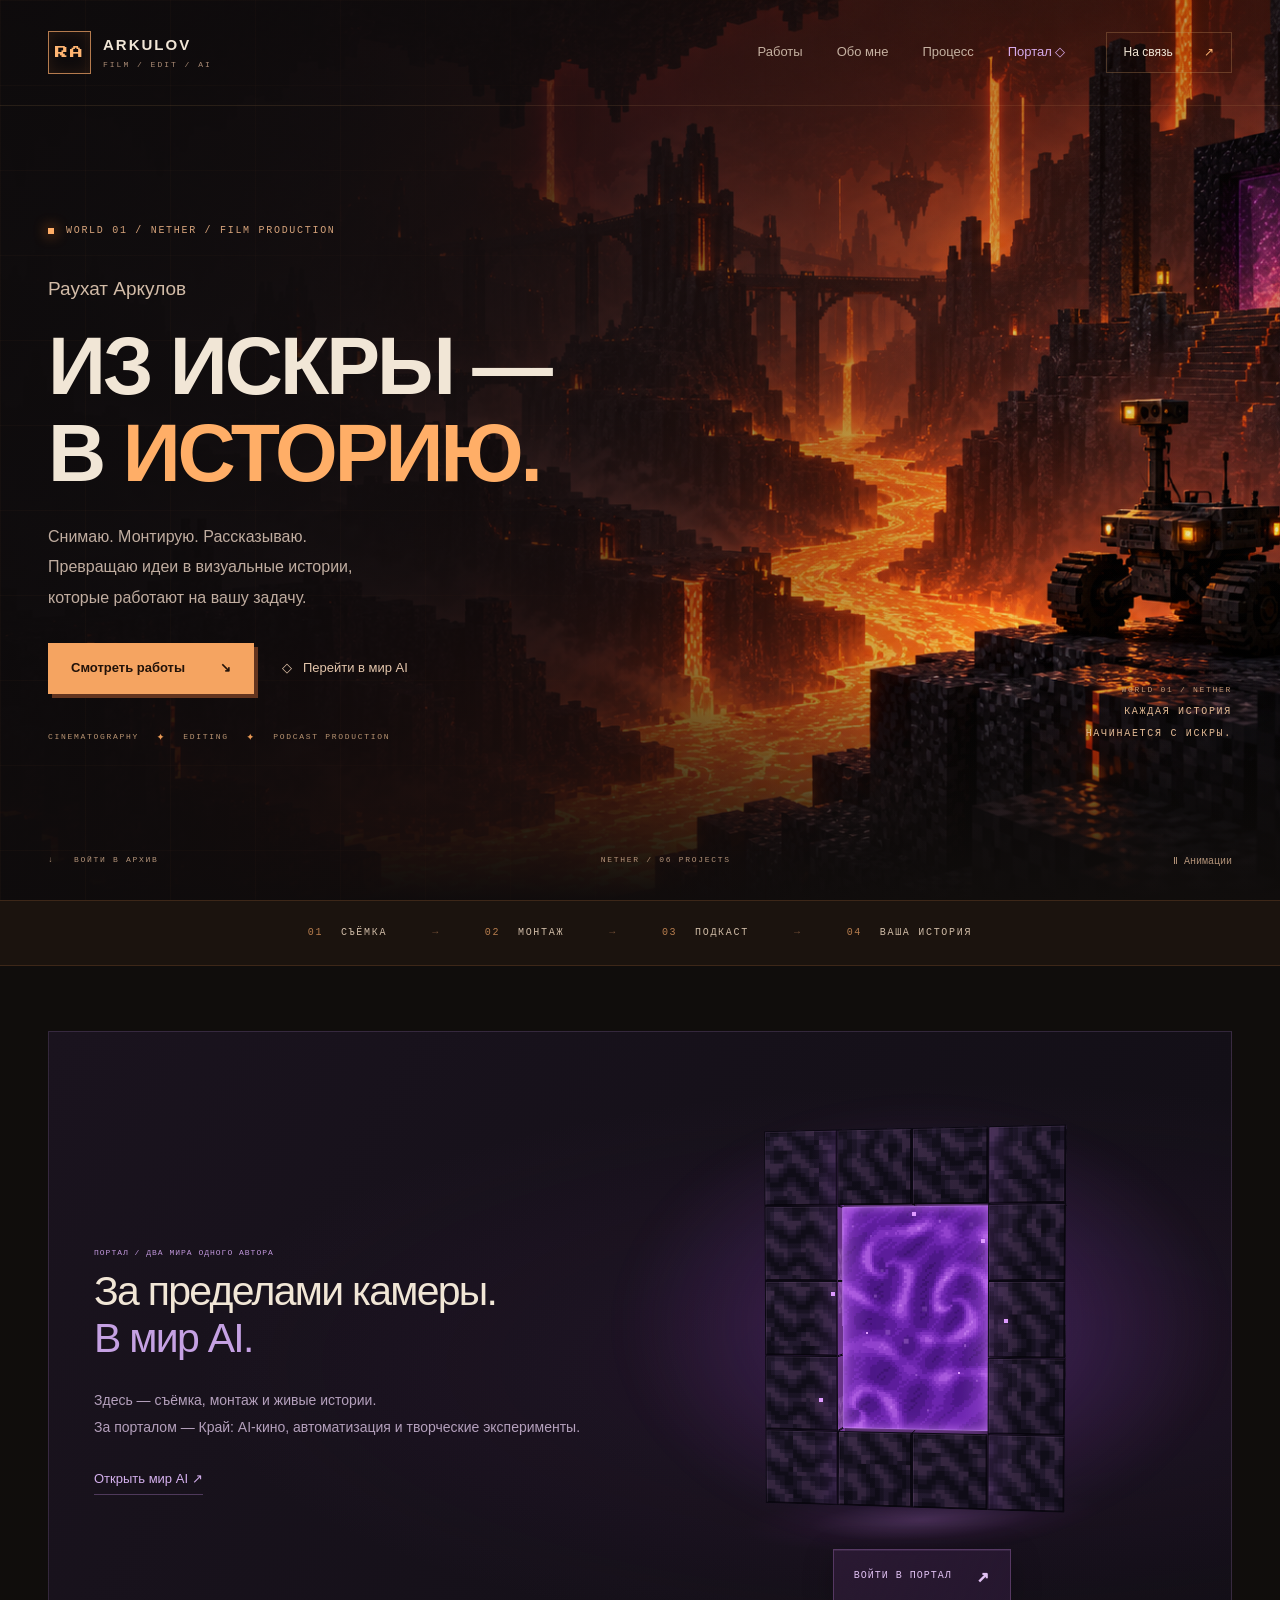
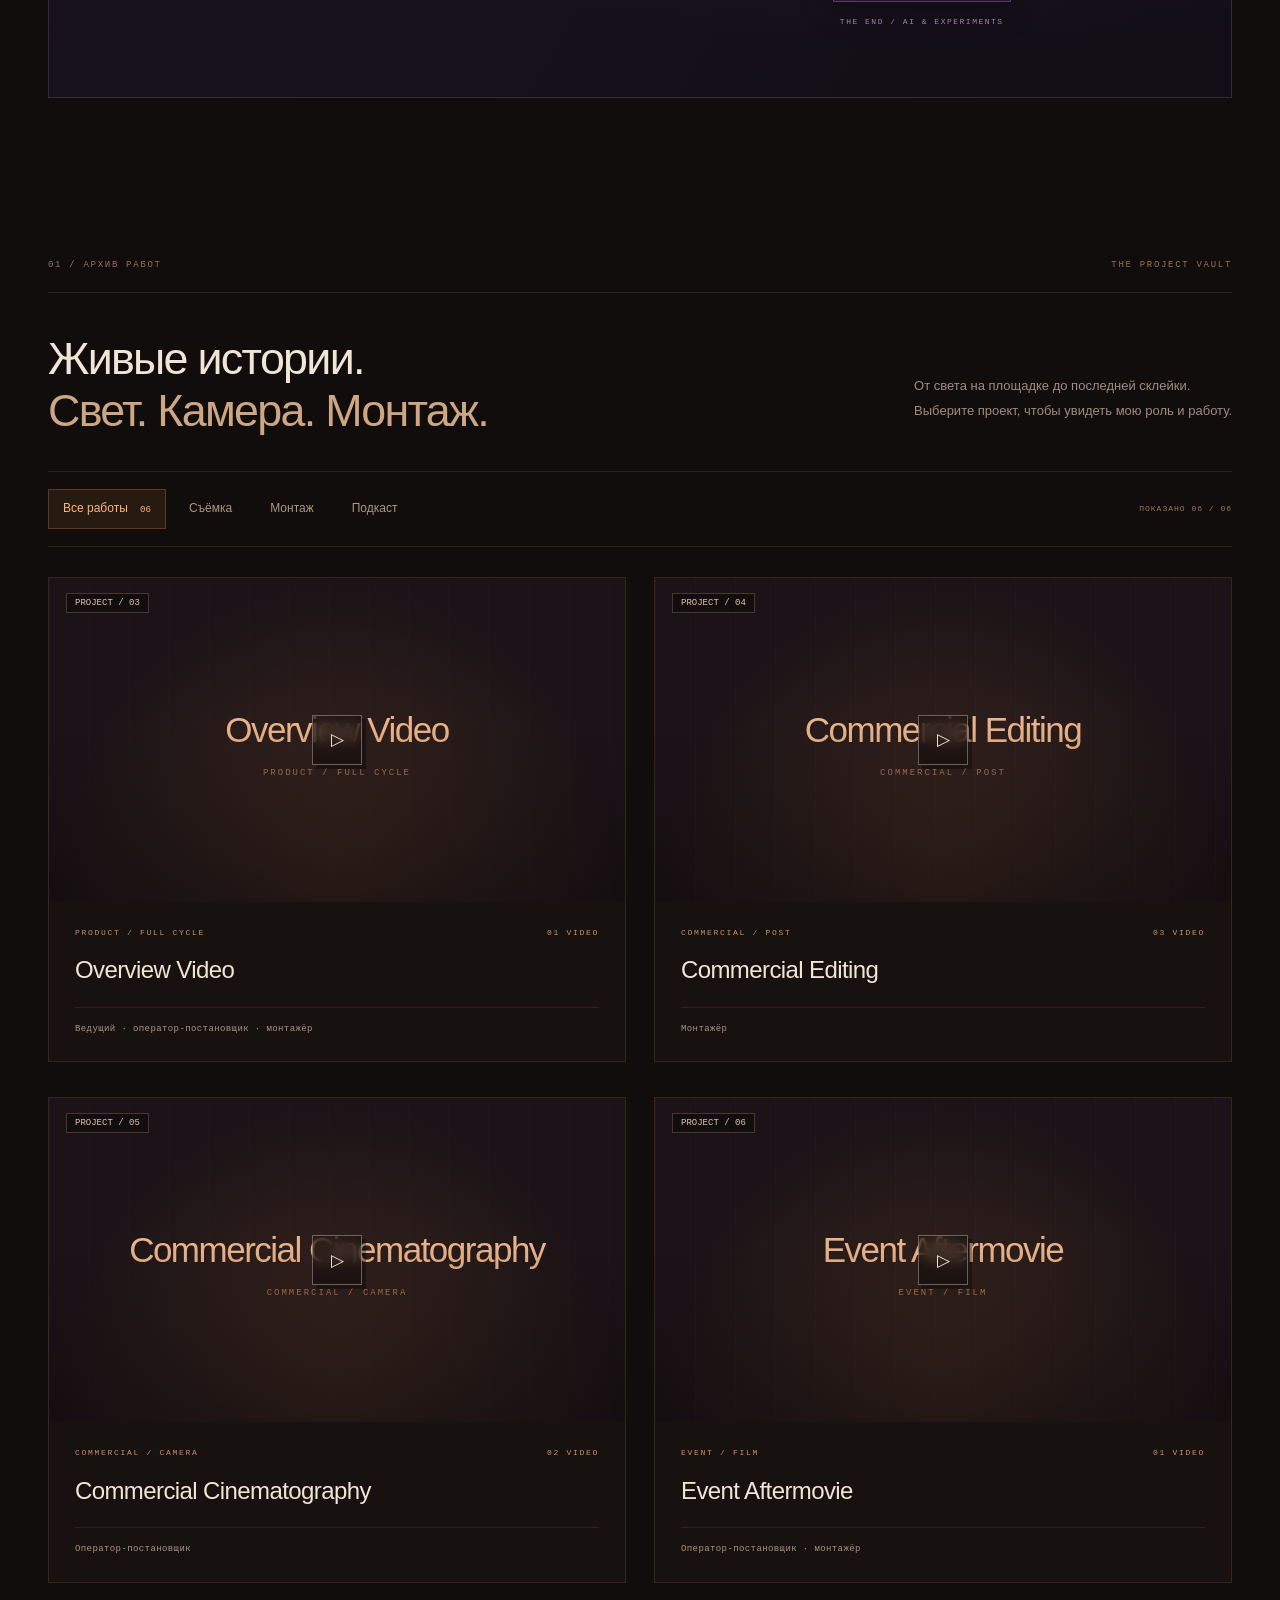
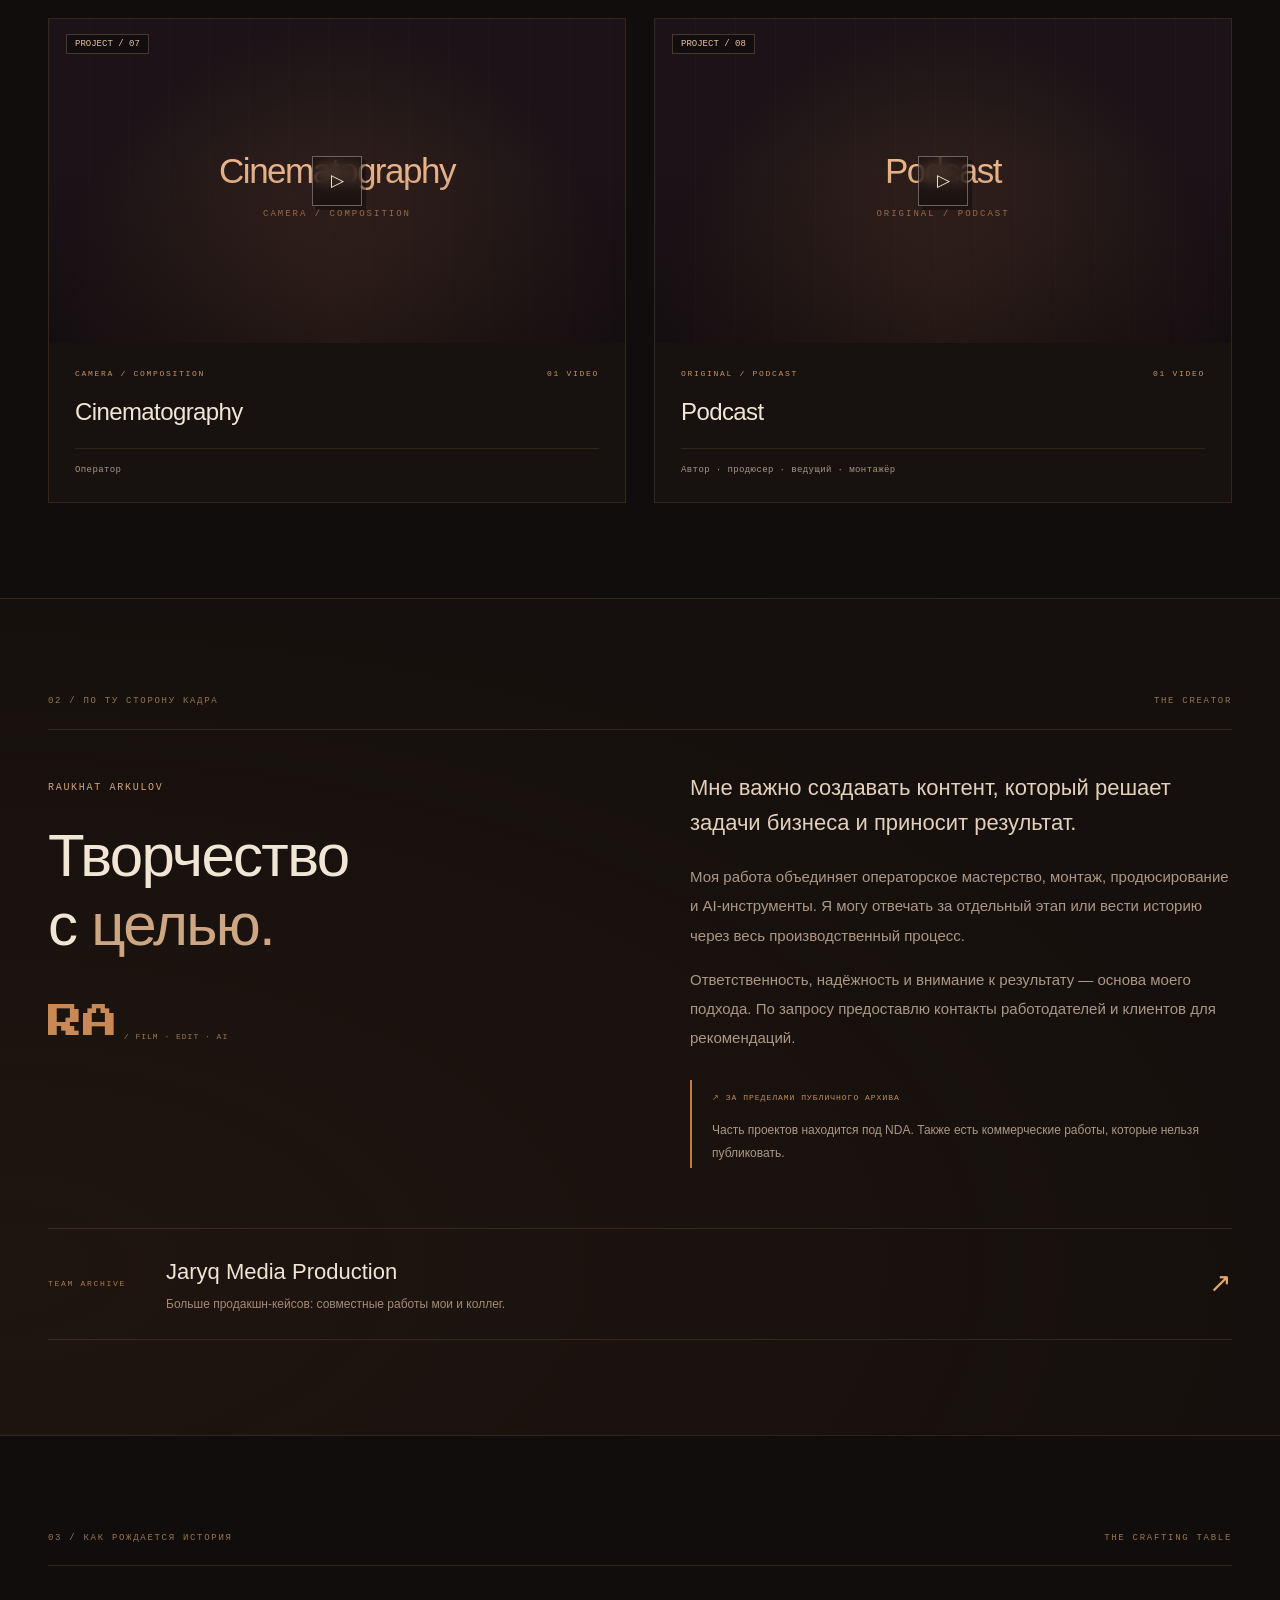
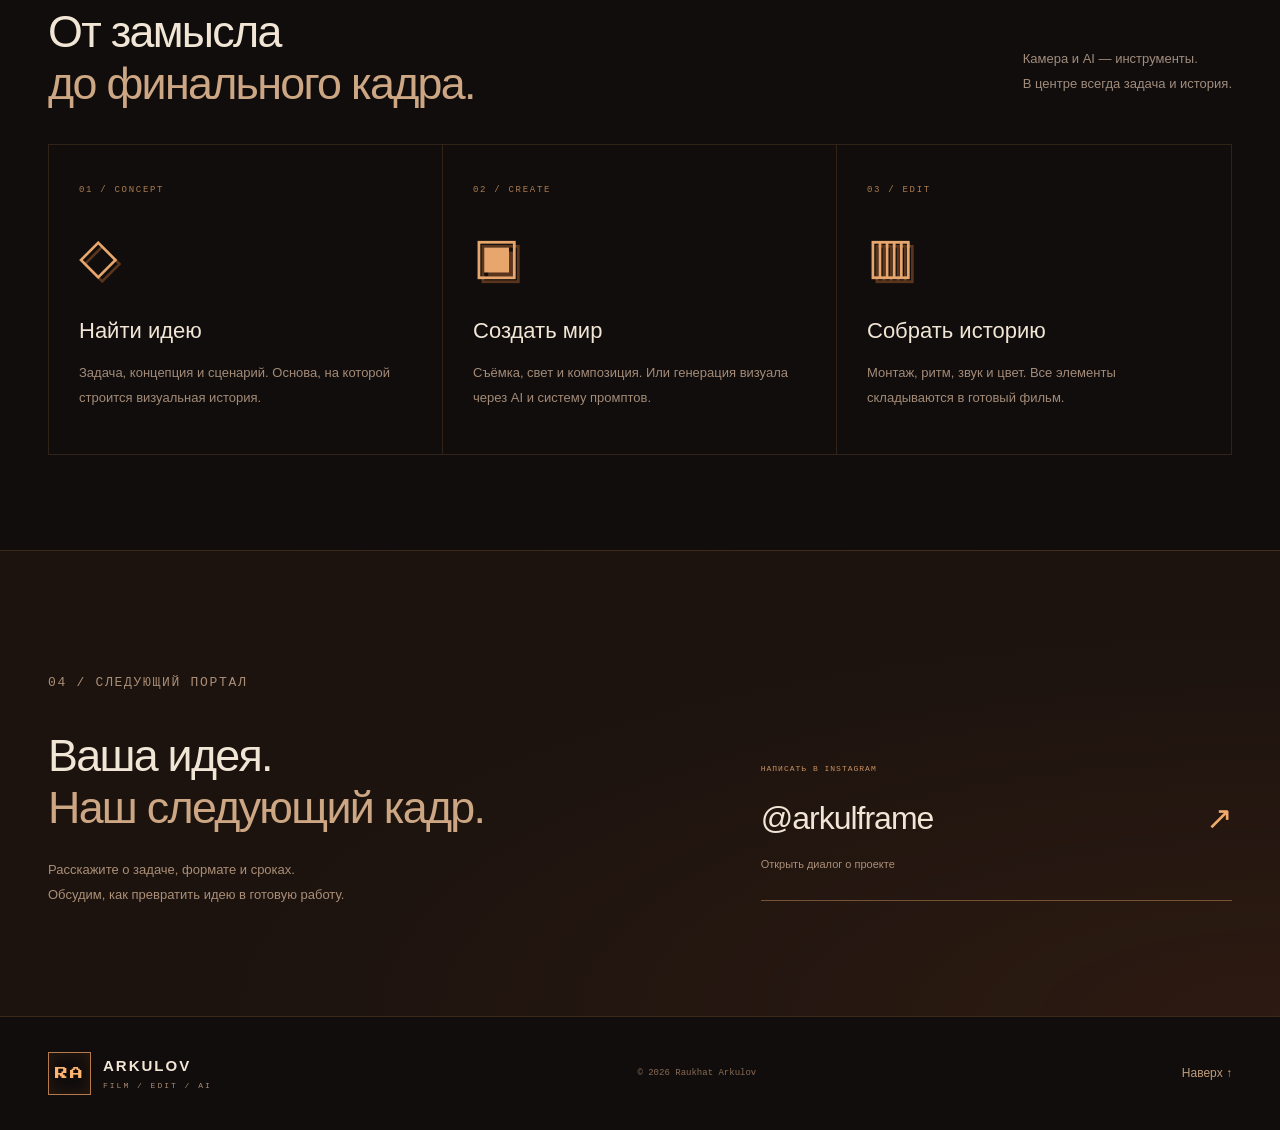
==== index.html @ eb744cf2 "1" ====
<!doctype html>
<html lang="ru"><head><meta charset="utf-8"><meta name="referrer" content="strict-origin-when-cross-origin"><meta name="viewport" content="width=device-width,initial-scale=1"><meta name="theme-color" content="#100d0c"><title>Raukhat Arkulov — Film · Edit · AI</title><meta name="description" content="Портфолио Раухата Аркулова: операторская работа, коммерческий монтаж, AI-кино, подкасты и создание контента."><link rel="icon" href="assets/mark.svg"><link rel="stylesheet" href="portfolio.css"><script src="content.js" defer></script><script src="portfolio.js" defer></script><link rel="stylesheet" href="worlds.css"><link rel="stylesheet" href="portal-geometry.css"><script src="portal-surface.js" defer></script><script src="world-travel.js" defer></script></head>
<body data-world="nether"><a class="skip" href="#work">Перейти к работам</a><div class="progress" aria-hidden="true"></div>
<header><a class="brand" href="#home"><span class="brand-icon">RA</span><span>ARKULOV<small>FILM / EDIT / AI</small></span></a><nav aria-label="Навигация"><a href="#work">Работы</a><a href="#about">Обо мне</a><a href="#process">Процесс</a><a href="#portal" class="world-nav">Портал ◇</a></nav><a class="contact-top" href="#contact">На связь <span>↗</span></a></header>
<main><section class="hero" id="home"><div class="hero-art" aria-hidden="true"></div><div class="hero-grid" aria-hidden="true"></div><div class="wrap hero-content"><p class="eyebrow"><i></i> WORLD 01 / NETHER / FILM PRODUCTION</p><p class="intro-name">Раухат Аркулов</p><h1>ИЗ ИСКРЫ —<br>В <span>ИСТОРИЮ.</span></h1><p class="hero-copy">Снимаю. Монтирую. Рассказываю.<br>Превращаю идеи в визуальные истории,<br>которые работают на вашу задачу.</p><div class="actions"><a class="button" href="#work">Смотреть работы <span>↘</span></a><a class="text-button" href="#portal">◇ &nbsp; Перейти в мир AI</a></div><div class="hero-tags">CINEMATOGRAPHY <b>✦</b> EDITING <b>✦</b> PODCAST PRODUCTION</div></div><div class="frame-label"><span>WORLD 01 / NETHER</span><strong>КАЖДАЯ ИСТОРИЯ<br>НАЧИНАЕТСЯ С ИСКРЫ.</strong></div><div class="hero-bottom wrap"><a href="#work">↓ &nbsp; ВОЙТИ В АРХИВ</a><span>NETHER / 06 PROJECTS</span><button id="motion" aria-pressed="false">Ⅱ Анимации</button></div></section>
<div class="chapter-strip"><span>01 <b>СЪЁМКА</b></span><i>→</i><span>02 <b>МОНТАЖ</b></span><i>→</i><span>03 <b>ПОДКАСТ</b></span><i>→</i><span>04 <b>ВАША ИСТОРИЯ</b></span></div>
<section id="portal" class="portal-section wrap"><div class="portal-copy"><p class="eyebrow">ПОРТАЛ / ДВА МИРА ОДНОГО АВТОРА</p><h2>За пределами камеры.<br><em>В мир AI.</em></h2><p>Здесь — съёмка, монтаж и живые истории.<br>За порталом — Край: AI-кино, автоматизация и творческие эксперименты.</p><a class="quiet-link" href="end.html">Открыть мир AI <span>↗</span></a></div><a class="world-portal" href="end.html" aria-label="Войти в Край — AI и эксперименты"><span class="portal-aura" aria-hidden="true"></span><span class="portal-structure" aria-hidden="true"><span class="mc-frame"><span class="mc-surface"><canvas class="mc-portal-canvas" width="48" height="72"></canvas></span><span class="mc-block edge-left" style="--bx:0;--by:0;--tx:0%;--ty:100%"><i class="block-front"></i><i class="block-right"></i><i class="block-top"></i></span><span class="mc-block edge-horizontal" style="--bx:1;--by:0;--tx:33.333333333333336%;--ty:0%"><i class="block-front"></i><i class="block-right"></i><i class="block-top"></i></span><span class="mc-block edge-horizontal" style="--bx:2;--by:0;--tx:66.66666666666667%;--ty:0%"><i class="block-front"></i><i class="block-right"></i><i class="block-top"></i></span><span class="mc-block edge-right" style="--bx:3;--by:0;--tx:100%;--ty:100%"><i class="block-front"></i><i class="block-right"></i><i class="block-top"></i></span><span class="mc-block edge-left" style="--bx:0;--by:1;--tx:0%;--ty:0%"><i class="block-front"></i><i class="block-right"></i><i class="block-top"></i></span><span class="mc-block edge-right" style="--bx:3;--by:1;--tx:33.333333333333336%;--ty:0%"><i class="block-front"></i><i class="block-right"></i><i class="block-top"></i></span><span class="mc-block edge-left" style="--bx:0;--by:2;--tx:66.66666666666667%;--ty:100%"><i class="block-front"></i><i class="block-right"></i><i class="block-top"></i></span><span class="mc-block edge-right" style="--bx:3;--by:2;--tx:100%;--ty:0%"><i class="block-front"></i><i class="block-right"></i><i class="block-top"></i></span><span class="mc-block edge-left" style="--bx:0;--by:3;--tx:0%;--ty:0%"><i class="block-front"></i><i class="block-right"></i><i class="block-top"></i></span><span class="mc-block edge-right" style="--bx:3;--by:3;--tx:33.333333333333336%;--ty:100%"><i class="block-front"></i><i class="block-right"></i><i class="block-top"></i></span><span class="mc-block edge-left" style="--bx:0;--by:4;--tx:66.66666666666667%;--ty:0%"><i class="block-front"></i><i class="block-right"></i><i class="block-top"></i></span><span class="mc-block edge-horizontal" style="--bx:1;--by:4;--tx:100%;--ty:0%"><i class="block-front"></i><i class="block-right"></i><i class="block-top"></i></span><span class="mc-block edge-horizontal" style="--bx:2;--by:4;--tx:0%;--ty:100%"><i class="block-front"></i><i class="block-right"></i><i class="block-top"></i></span><span class="mc-block edge-right" style="--bx:3;--by:4;--tx:33.333333333333336%;--ty:0%"><i class="block-front"></i><i class="block-right"></i><i class="block-top"></i></span></span><span class="portal-particles"><i></i><i></i><i></i><i></i><i></i><i></i><i></i></span></span><span class="portal-floor" aria-hidden="true"></span><span class="portal-enter">ВОЙТИ В ПОРТАЛ <b>↗</b></span><span class="portal-destination">THE END / AI & EXPERIMENTS</span></a></section><section class="wrap section" id="work"><div class="section-label"><span>01 / АРХИВ РАБОТ</span><span>THE PROJECT VAULT</span></div><div class="section-heading"><h2>Живые истории.<br><em>Свет. Камера. Монтаж.</em></h2><p>От света на площадке до последней склейки.<br>Выберите проект, чтобы увидеть мою роль и работу.</p></div><div class="filter-row"><div class="filters" role="group" aria-label="Фильтр работ"><button data-filter="all" aria-pressed="true">Все работы <small>06</small></button><button data-filter="production" aria-pressed="false">Съёмка</button><button data-filter="editing" aria-pressed="false">Монтаж</button><button data-filter="podcast" aria-pressed="false">Подкаст</button></div><span id="count" role="status" aria-live="polite">06 ПРОЕКТОВ</span></div><div id="projects" class="projects"></div><noscript>Для просмотра каталога включите JavaScript или <a href="https://docs.google.com/document/d/1Czc_ScUJuva1eYbrUq3wrLxynS0G22klMunDzmXg7bI/edit">откройте портфолио в документе</a>.</noscript></section>
<section class="about section" id="about"><div class="wrap"><div class="section-label"><span>02 / ПО ТУ СТОРОНУ КАДРА</span><span>THE CREATOR</span></div><div class="about-grid"><div><p class="eyebrow">RAUKHAT ARKULOV</p><h2>Творчество<br>с <em>целью.</em></h2><div class="signature">RA<span> / FILM · EDIT · AI</span></div></div><div class="about-copy"><p class="lead">Мне важно создавать контент, который решает задачи бизнеса и приносит результат.</p><p>Моя работа объединяет операторское мастерство, монтаж, продюсирование и AI-инструменты. Я могу отвечать за отдельный этап или вести историю через весь производственный процесс.</p><p>Ответственность, надёжность и внимание к результату — основа моего подхода. По запросу предоставлю контакты работодателей и клиентов для рекомендаций.</p><div class="note"><span>↗ ЗА ПРЕДЕЛАМИ ПУБЛИЧНОГО АРХИВА</span><p>Часть проектов находится под NDA. Также есть коммерческие работы, которые нельзя публиковать.</p></div></div></div><a class="collective" href="https://jaryqmediaprod.tilda.ws/" target="_blank" rel="noopener noreferrer"><span>TEAM ARCHIVE</span><div><h3>Jaryq Media Production</h3><p>Больше продакшн-кейсов: совместные работы мои и коллег.</p></div><b>↗</b></a></div></section>
<section class="wrap section" id="process"><div class="section-label"><span>03 / КАК РОЖДАЕТСЯ ИСТОРИЯ</span><span>THE CRAFTING TABLE</span></div><div class="section-heading"><h2>От замысла<br><em>до финального кадра.</em></h2><p>Камера и AI — инструменты.<br>В центре всегда задача и история.</p></div><div class="process-grid"><article><span>01 / CONCEPT</span><div class="craft-icon">◇</div><h3>Найти идею</h3><p>Задача, концепция и сценарий. Основа, на которой строится визуальная история.</p></article><article><span>02 / CREATE</span><div class="craft-icon">▣</div><h3>Создать мир</h3><p>Съёмка, свет и композиция. Или генерация визуала через AI и систему промптов.</p></article><article><span>03 / EDIT</span><div class="craft-icon">▥</div><h3>Собрать историю</h3><p>Монтаж, ритм, звук и цвет. Все элементы складываются в готовый фильм.</p></article></div></section>
<section id="contact" class="contact section"><div class="wrap"><p class="eyebrow">04 / СЛЕДУЮЩИЙ ПОРТАЛ</p><div class="contact-grid"><div><h2>Ваша идея.<br><em>Наш следующий кадр.</em></h2><p>Расскажите о задаче, формате и сроках.<br>Обсудим, как превратить идею в готовую работу.</p></div><a class="contact-link" href="https://www.instagram.com/arkulframe/" target="_blank" rel="noopener noreferrer"><small>НАПИСАТЬ В INSTAGRAM</small><strong>@arkulframe <span>↗</span></strong><p>Открыть диалог о проекте</p></a></div></div></section></main>
<footer class="wrap"><a class="brand" href="#home"><span class="brand-icon">RA</span><span>ARKULOV<small>FILM / EDIT / AI</small></span></a><span>© <span id="year">2026</span> Raukhat Arkulov</span><a href="#home">Наверх ↑</a></footer>
<dialog id="project-dialog" aria-labelledby="dialog-title"><div class="dialog-top"><span>PROJECT ARCHIVE</span><button id="close-dialog" aria-label="Закрыть проект">×</button></div><div id="dialog-content"></div></dialog><dialog id="world-transition" aria-labelledby="travel-title"><div class="rift-scene" aria-hidden="true"></div><div class="travel-panel"><p class="eyebrow">ARKULOV / МЕЖДУ МИРАМИ</p><span class="travel-route">НЕЗЕР → КРАЙ</span><h2 id="travel-title">По ту сторону<br><em>знакомого мира.</em></h2><p class="travel-description">Оставляем огни Незера позади. Впереди — мир AI и новых возможностей.</p><div class="travel-progress"><span></span></div><p class="travel-status" role="status" aria-live="polite">Портал находит путь…</p><div class="travel-controls"><button class="travel-cancel">Остаться здесь</button><button class="travel-sound" aria-pressed="false">Звук: выкл</button></div><a class="travel-direct" href="end.html">Пройти сейчас ↗</a><small>ESC — ОСТАТЬСЯ</small></div></dialog></body></html>
---- portfolio.css ----
@font-face{font-family:Pixel;src:url('assets/pixel.ttf') format('truetype');font-display:swap}*{box-sizing:border-box}html{scroll-behavior:smooth;scroll-padding-top:90px}body{margin:0;background:#100d0c;color:#f1e6d6;font-family:Arial,Helvetica,sans-serif;font-size:15px;line-height:1.6}a{color:inherit;text-decoration:none}button{font:inherit;cursor:pointer;color:inherit}button,a{-webkit-tap-highlight-color:transparent}button{background:none;border:0}button:focus-visible,a:focus-visible{outline:2px solid #ffad66;outline-offset:6px}::selection{background:#ba5d2c;color:white}.wrap{width:min(1240px,calc(100% - 96px));margin-inline:auto}.skip{position:fixed;top:-80px;background:#ffad66;color:#100d0c;padding:15px;z-index:99}.skip:focus{top:10px}.progress{position:fixed;inset:0 auto auto 0;height:2px;background:#f99548;z-index:50;width:0}header{position:absolute;top:0;left:0;width:100%;z-index:5;height:106px;display:flex;align-items:center;gap:40px;padding-inline:48px;border-bottom:1px solid #d39d6320}.brand{display:flex;align-items:center;gap:12px;line-height:1.2;letter-spacing:2px;font-size:15px;font-weight:bold}.brand-icon{display:grid;place-items:center;width:43px;height:43px;border:1px solid #b57b4e;color:#ffb572;font:13px Pixel,monospace;box-shadow:inset 0 0 15px #fc86371c}.brand small{display:block;color:#aa8b75;font:8px monospace;letter-spacing:2px;margin-top:6px}header nav{display:flex;gap:34px;margin-left:auto;color:#c5b1a1;font-size:13px}header a:hover,footer a:hover{color:#ffb572}.contact-top{border:1px solid #bc8a5855;padding:10px 17px;font-size:12px}.contact-top span{margin-left:28px;color:#ffb572}.hero{position:relative;min-height:810px;height:100svh;max-height:1100px;overflow:hidden;display:flex;align-items:center;background:#140e0b}.hero-art{position:absolute;inset:0;background:linear-gradient(90deg,#0e0b0ce8 0%,#100b0ca8 42%,#110b0b0a 76%),linear-gradient(0deg,#100d0c,transparent 27%,#100c0b44),url('assets/nether-forge.png') center/cover;animation:breathe 14s ease-in-out infinite alternate}.hero-grid{position:absolute;inset:0;background-image:linear-gradient(#ed9c5610 1px,transparent 1px),linear-gradient(90deg,#ed9c5610 1px,transparent 1px);background-size:85px 85px;mask-image:linear-gradient(90deg,#0008,transparent 65%)}.hero-content{position:relative;padding-top:60px}.eyebrow,.section-label,.hero-tags,.hero-bottom,.frame-label,.chapter-strip,.filter-row,.project-meta,.project-role,.dialog-top,.process-grid article>span,.collective>span{font-family:monospace;font-size:10px;letter-spacing:1.7px}.eyebrow{color:#d5a27a;display:flex;align-items:center;gap:12px}.eyebrow i{width:6px;height:6px;background:#ffad66;box-shadow:0 0 14px #ff7b23}.intro-name{font-size:19px;color:#d2bba7;margin:35px 0 18px}h1{font-size:clamp(52px,6.3vw,96px);line-height:1.08;letter-spacing:-3px;margin:0 0 25px;font-weight:850}h1 span{color:#ffae67}h2{font-weight:500;font-size:clamp(32px,3.5vw,51px);line-height:1.15;letter-spacing:-1.7px;margin:0}h2 em{font-style:normal;color:#cda784}.hero-copy{color:#c0ada0;font-size:16px;line-height:1.9}.actions{display:flex;align-items:center;gap:28px;margin-top:30px}.button{display:inline-flex;gap:35px;background:#f5a461;color:#211209;padding:15px 23px;font-weight:bold;font-size:13px;box-shadow:4px 4px 0 #64351f}.button:hover{background:#ffc08a}.text-button{font-size:13px;color:#e3c5ab}.hero-tags{display:flex;gap:18px;align-items:center;font-size:8px;margin-top:35px;color:#b99472}.hero-tags b{color:#eb9a55;font-size:11px}.frame-label{position:absolute;right:48px;bottom:155px;text-align:right;line-height:2.2;color:#e4bb95}.frame-label span{font-size:8px;color:#c39673}.frame-label strong{display:block;font-weight:400}.hero-bottom{position:absolute;bottom:30px;left:0;right:0;display:flex;justify-content:space-between;color:#b4947a;font-size:8px}.hero-bottom button{font-size:10px;padding:0}.chapter-strip{display:flex;justify-content:center;gap:45px;padding:24px 20px;border-block:1px solid #a66b393d;color:#b77d4e;background:#1b130e;font-size:10px}.chapter-strip b{color:#cfbba6;font-weight:400;margin-left:10px}.chapter-strip i{font-style:normal;color:#765238}.section{padding-block:95px}.section-label{display:flex;justify-content:space-between;color:#977552;border-bottom:1px solid #b3835133;padding-bottom:20px;margin-bottom:40px;font-size:9px}.section-heading{display:flex;justify-content:space-between;align-items:end;gap:35px;margin-bottom:35px}.section-heading p{color:#a18c7d;font-size:13px;line-height:1.9}.filter-row{display:flex;align-items:center;justify-content:space-between;gap:20px;border-block:1px solid #a5744433;padding:17px 0;margin-bottom:30px;letter-spacing:1px}.filters{display:flex;flex-wrap:wrap;gap:8px}.filters button{font-family:Arial,sans-serif;font-size:12px;color:#ad9682;padding:9px 14px;border:1px solid transparent}.filters button[aria-pressed=true]{color:#ffb676;background:#aa683326;border-color:#a86c3e66}.filters small{margin-left:9px;font:9px monospace}#count{color:#9b785a;font-size:8px;white-space:nowrap}.projects{display:grid;grid-template-columns:repeat(2,minmax(0,1fr));gap:35px 28px}.project{border:1px solid #af7b4530;background:#17120f;transition:transform .25s,border-color .25s;text-align:left;display:flex;flex-direction:column;padding:0;min-width:0;width:100%}.project:hover{transform:translateY(-5px);border-color:#cf874e99}.project-image{position:relative;width:100%;aspect-ratio:16/9;background:#261a15;overflow:hidden;display:grid;place-items:center}.project-image img{width:100%;height:100%;object-fit:cover;transition:transform .5s;position:absolute;inset:0}.project:hover img{transform:scale(1.035)}.project-image:after{content:'';position:absolute;inset:0;background:linear-gradient(0deg,#100b0d99,transparent 55%);pointer-events:none}.project-number{position:absolute;top:15px;left:17px;background:#100c0dbd;padding:4px 8px;border:1px solid #eab27140;font:9px monospace;color:#e7c4a1;z-index:1}.play{position:absolute;z-index:1;border:1px solid #fff5;width:50px;height:50px;display:grid;place-items:center;background:#100b0b88;backdrop-filter:blur(7px);font-size:17px;box-shadow:4px 4px #0005}.project:hover .play{background:#f4a05b;color:#211309;border-color:#f4a05b}.project-meta{display:flex;justify-content:space-between;gap:12px;color:#c89362;font-size:8px}.project-body{padding:25px 26px;width:100%}.project h3{font-size:24px;font-weight:500;letter-spacing:-.6px;margin:12px 0}.project-role{font-size:9px;letter-spacing:.4px;color:#ab9381;border-top:1px solid #ad78432a;padding-top:14px;margin:17px 0 0}.art{width:100%;height:100%;display:grid;place-content:center;text-align:center;background:radial-gradient(ellipse at 50% 100%,#73472870,transparent 70%),repeating-linear-gradient(90deg,#f5a97006 0 1px,transparent 1px 40px),#1b1317;color:#eab48b}.art strong{font-size:35px;font-weight:400;letter-spacing:-1.5px}.art small{font:9px monospace;letter-spacing:2px;margin-top:10px;color:#b17b5c}.art.pipeline{background-color:#1b1526;color:#ccace5}.art.pipeline:before{content:'◇ ── ▣ ── ▷';font:24px monospace;color:#b288c8;margin-bottom:20px}.about{background:radial-gradient(ellipse at 0 80%,#65351e22,transparent 70%),#15100d;border-block:1px solid #af7b4530}.about-grid{display:grid;grid-template-columns:1fr 1fr;gap:100px}.about h2{font-size:60px;margin-top:25px}.signature{font:35px Pixel,monospace;color:#c88955;margin-top:45px}.signature span{font:8px monospace;letter-spacing:1px;color:#9a7859}.about-copy p{color:#ad9785;line-height:1.95}.about-copy .lead{font-size:22px;color:#e3cfba;line-height:1.6;margin-top:0}.note{border-left:2px solid #bd7e44;padding:3px 0 3px 20px;margin-top:27px}.note span{font:8px monospace;color:#c28d5c;letter-spacing:1px}.note p{font-size:12px;margin-bottom:0}.collective{display:flex;align-items:center;gap:40px;padding:25px 0;border-block:1px solid #b57c4533;margin-top:60px}.collective>span{color:#ae794c;font-size:8px}.collective h3{font-weight:400;font-size:22px;margin:0}.collective p{font-size:12px;color:#a48a74;margin:5px 0 0}.collective>b{margin-left:auto;font-size:27px;font-weight:400;color:#e5a66d}.collective:hover h3{color:#ffb572}.process-grid{display:grid;grid-template-columns:repeat(3,1fr);border:1px solid #b57c4533}.process-grid article{padding:30px;border-right:1px solid #b57c4533}.process-grid article:last-child{border:0}.process-grid article>span{font-size:9px;color:#ad7c50}.craft-icon{font-size:50px;line-height:1;color:#e7a66c;margin:32px 0;text-shadow:4px 4px #59351d}.process-grid h3{font-weight:400;font-size:22px;margin-bottom:12px}.process-grid p{color:#a38b78;font-size:13px;line-height:1.9}.contact{background:radial-gradient(ellipse at 100% 100%,#7e3c252b,transparent 60%),#1c130e;border-block:1px solid #b57c4533}.contact-grid{display:grid;grid-template-columns:1.3fr 1fr;gap:100px;align-items:center}.contact h2{margin-top:22px}.contact p{font-size:13px;color:#aa8e77;line-height:1.9;margin-top:25px}.contact-link{display:block;border-bottom:1px solid #d2965e77;padding:25px 0}.contact-link small{font:8px monospace;letter-spacing:1px;color:#c89161}.contact-link strong{display:flex;justify-content:space-between;font-size:32px;letter-spacing:-1px;font-weight:400;margin-top:15px}.contact-link strong span{color:#f2aa6b}.contact-link p{margin:10px 0 0;font-size:11px}.contact-link:hover strong{color:#ffb572}footer{display:flex;align-items:center;justify-content:space-between;padding-block:35px}footer>span{font:9px monospace;color:#896b53}footer>a:last-child{font-size:12px;color:#c19c7b}dialog{width:min(960px,calc(100% - 32px));max-height:90svh;background:#17110e;color:#eedbc6;border:1px solid #bd875375;padding:24px;box-shadow:0 30px 150px #000c}dialog::backdrop{background:#080604dd;backdrop-filter:blur(8px)}.dialog-top{display:flex;justify-content:space-between;align-items:center;color:#af8056}.dialog-top button{font-size:28px;line-height:1;padding:0 6px}dialog h2{font-size:32px;margin:20px 0 12px}dialog p{color:#bca18b;font-size:14px}.video-frame{width:100%;aspect-ratio:16/9;border:0;display:block;margin:22px 0;background:#080706}.video-tabs{display:flex;flex-wrap:wrap;gap:10px;margin-top:20px}.video-tabs button{padding:8px 15px;border:1px solid #a7724244;font-size:12px}.video-tabs button[aria-pressed=true]{background:#d9904f;color:#180e08}.external{display:inline-block;font-size:12px;color:#f4b378;border-bottom:1px solid #bc845255;padding-block:8px}.reduce-motion *{animation:none!important;transition:none!important;scroll-behavior:auto!important}@keyframes breathe{to{transform:scale(1.035)}}@media(prefers-reduced-motion:reduce){*{animation:none!important;transition:none!important}html{scroll-behavior:auto}}@media(min-width:1400px){.hero-content{padding-top:25px}}@media(max-width:900px){.wrap{width:calc(100% - 48px)}header{padding-inline:24px;gap:22px}header nav{gap:20px}.hero{height:850px;min-height:760px}.hero-content{padding-top:40px}.frame-label{right:24px;bottom:110px}.chapter-strip{gap:20px;font-size:8px}.about-grid,.contact-grid{gap:40px}.section-heading p{max-width:290px}.about h2{font-size:48px}.project h3{font-size:21px}.project-body{padding:20px}.process-grid article{padding:23px}.hero-art{background-position:60% center}.filter-row{align-items:start}#count{padding-top:12px}}@media(max-width:600px){.wrap{width:calc(100% - 36px)}header{height:85px;padding-inline:18px;gap:10px}.brand{font-size:12px;gap:8px}.brand-icon{width:34px;height:34px;font-size:10px}.brand small{font-size:6px}header nav{display:none}.contact-top{margin-left:auto;font-size:11px;padding:8px 11px}.contact-top span{margin-left:12px}.hero{height:790px;min-height:740px}.hero-content{padding-top:0}.hero-art{background-position:61% center;background-image:linear-gradient(90deg,#100b0cdb,#100b0c55),linear-gradient(0deg,#100d0c,transparent 50%),url('assets/nether-forge.png')}.eyebrow{font-size:8px;letter-spacing:1px}.intro-name{font-size:16px;margin-top:28px}h1{font-size:clamp(40px,10.5vw,64px);letter-spacing:-1.6px}.hero-copy{font-size:14px}.actions{gap:18px;flex-wrap:wrap}.button{padding:13px 17px;gap:20px;font-size:12px}.text-button{font-size:11px}.hero-tags{font-size:6px;gap:9px;letter-spacing:1px}.frame-label{display:none}.hero-bottom{font-size:7px;gap:10px;flex-wrap:wrap}.hero-bottom>span{display:none}.chapter-strip{display:grid;grid-template-columns:1fr 1fr;gap:12px 20px;padding-inline:18px}.chapter-strip i{display:none}.section{padding-block:60px}.section-label{font-size:7px;letter-spacing:1px;margin-bottom:28px}.section-label span:last-child{font-size:6px}h2{font-size:34px;letter-spacing:-1px}.section-heading{display:block}.section-heading p{font-size:12px;margin-top:22px;max-width:none}.filter-row{display:block}.filters{gap:4px}.filters button{padding:8px 10px;font-size:11px}#count{display:block;padding-top:14px}.projects{grid-template-columns:1fr;gap:24px}.project h3{font-size:23px}.project-role{line-height:1.8}.about-grid,.contact-grid{grid-template-columns:1fr;gap:35px}.about h2{font-size:48px}.signature{margin-top:25px}.about-copy .lead{font-size:20px}.about-copy p{font-size:14px}.collective{gap:15px;flex-wrap:wrap;margin-top:35px}.collective>span{width:100%}.collective h3{font-size:20px}.collective div{width:85%}.collective p{font-size:11px}.process-grid{grid-template-columns:1fr}.process-grid article{border-right:0;border-bottom:1px solid #b57c4533;padding:25px}.craft-icon{margin:20px 0;font-size:40px}.process-grid h3{margin-top:15px}.contact-link strong{font-size:30px}footer{flex-wrap:wrap;gap:25px}footer>span{order:3;width:100%;border-top:1px solid #a36e3c33;padding-top:20px}dialog{padding:18px}dialog h2{font-size:25px;overflow-wrap:anywhere}.art strong{font-size:30px}}
---- worlds.css ----
.world-nav{color:#d6aae9!important}.portal-section{display:grid;grid-template-columns:1fr 1fr;align-items:center;padding:45px;margin-block:65px;border:1px solid #b287ce33;gap:35px}.portal-copy h2{font-size:clamp(30px,3.2vw,47px)}.portal-copy h2 em{color:#c5a1e3}.portal-copy>p:not(.eyebrow){color:#b4a0bc;font-size:14px;line-height:1.9;margin:25px 0}.portal-copy .eyebrow{font-size:8px;color:#c096db;letter-spacing:1px}.quiet-link{color:#d4b0ed;font-size:13px;border-bottom:1px solid #bd8bdb55;padding-bottom:8px}.world-portal{position:relative;display:flex;flex-direction:column;align-items:center;justify-content:center;text-align:center;max-width:100%;min-width:0}.portal-structure{position:relative;display:block;flex-shrink:0}.mc-frame{position:absolute;inset:0;display:block}.mc-surface{position:absolute;display:block}.mc-surface:after{content:'';position:absolute}.portal-aura,.portal-floor,.portal-particles{position:absolute;pointer-events:none}.portal-particles i{position:absolute;left:15%;top:40%;display:block}.portal-particles i:nth-child(2){left:80%;top:20%;animation-delay:-2s}.portal-particles i:nth-child(3){left:70%;top:70%;animation-delay:-1s}.portal-particles i:nth-child(4){left:10%;top:80%;animation-delay:-3s}.portal-particles i:nth-child(5){left:50%;top:10%;animation-delay:-4s}.portal-particles i:nth-child(6){left:30%;top:55%;animation-delay:-2.5s}.portal-particles i:nth-child(7){left:90%;top:50%;animation-delay:-.5s}.portal-enter{display:flex;align-items:center;gap:25px;border:1px solid;padding:13px 20px;font:10px monospace;color:#e1c1f3;position:relative}.portal-enter b{font-size:20px}.portal-destination{font:8px monospace;letter-spacing:1.5px;color:#af8abe;margin-top:15px}.portal-structure *{box-sizing:border-box}#world-transition{width:100%;max-width:none;height:100%;max-height:none;margin:0;padding:30px;border:0;background:#0b0713;color:#eee1ff;overflow:auto;isolation:isolate}#world-transition[open]{display:grid;place-items:center}.rift-scene{position:fixed;inset:-20%;z-index:-1;opacity:.5;background:radial-gradient(ellipse,#2b123a55,#0a0612 75%),url('assets/portal-field.svg') center/350px 500px;transform:scale(1)}.travelling .rift-scene{animation:enter-world 3.2s ease-in forwards}.travel-panel{width:min(640px,100%);padding:30px}.travel-route{font:11px monospace;letter-spacing:4px;color:#ba8cce;display:block;margin:35px 0 20px}.travel-panel h2{font-size:clamp(34px,5vw,65px)}.travel-panel h2 em{color:#c49bdf}.travel-description{color:#b7a1c5;line-height:1.9;max-width:480px}.travel-progress{height:4px;background:#b892d42a;margin-top:35px;overflow:hidden}.travel-progress span{display:block;width:0;height:100%;background:#d7a5fa}.travelling .travel-progress span{animation:world-progress 3.2s linear forwards}.travel-status{font:12px monospace;color:#c49cda;margin:20px 0 30px}.travel-controls{display:flex;gap:12px}.travel-controls button{padding:12px 18px;border:1px solid #b284cc55;font-size:13px;background:#9b59b510}.travel-controls button:hover{background:#a65bbd33}.travel-direct{display:block;width:fit-content;color:#c4a4db;font-size:12px;margin-top:25px;padding:8px 0}.travel-panel>small{display:block;font:9px monospace;letter-spacing:2px;color:#79618c;margin-top:35px}.reduce-motion .travel-progress span{width:100%}.reduce-motion .rift-scene{animation:none!important}@keyframes enter-world{to{transform:scale(2.5);filter:blur(8px);opacity:.85}}@keyframes world-progress{to{width:100%}}
body[data-world=end]{background:#100e18;color:#eee8f6}body[data-world=end] .hero{background:#100c1d}body[data-world=end] .hero-art{background:radial-gradient(ellipse at 78% 40%,#73469d44,transparent 56%),linear-gradient(90deg,#100c1df5 20%,#100c1d44 80%);animation:none;z-index:1}body[data-world=end] .hero-content,body[data-world=end] .hero-bottom,body[data-world=end] .frame-label{z-index:2}body[data-world=end] .hero-grid{z-index:1;background-image:linear-gradient(#c89df70c 1px,transparent 1px),linear-gradient(90deg,#c89df70c 1px,transparent 1px)}body[data-world=end] h1 span,body[data-world=end] h2 em{color:#c8a5ef}body[data-world=end] .eyebrow,body[data-world=end] .hero-tags,body[data-world=end] .project-meta{color:#bca1d2}body[data-world=end] .button{background:#c1a0e6;box-shadow:4px 4px #503365;color:#21152e}body[data-world=end] .brand-icon{color:#d3b5ee;border-color:#9475ad;box-shadow:inset 0 0 15px #b58ad51c}body[data-world=end] .chapter-strip,body[data-world=end] .about,body[data-world=end] .contact{background:#17121f;border-color:#987ab533}body[data-world=end] .project{background:#191420;border-color:#a37bb333}body[data-world=end] .filters button[aria-pressed=true]{background:#b591cf22;border-color:#ad84c966;color:#d5b8f2}body[data-world=end] .section-label{color:#b19ac3;border-color:#977aa533}body[data-world=end] .project-role,body[data-world=end] .project p,body[data-world=end] .about-copy p,body[data-world=end] .contact p{color:#b1a0bd}body[data-world=end] .signature,body[data-world=end] .craft-icon{color:#bd9ad7}body[data-world=end] .process-grid,body[data-world=end] .process-grid article{border-color:#a786bc33}body[data-world=end] .frame-label{color:#c5a5e1}body[data-world=end] .portal-section{background:radial-gradient(ellipse at 78% 50%,#793b282a,transparent 65%),#19111a}body[data-world=end] .portal-copy h2 em{color:#e6a877}body[data-world=end] .mc-surface{filter:hue-rotate(112deg)}body[data-world=end] .portal-aura{filter:hue-rotate(112deg) blur(15px)}body[data-world=end] .hero-tags b{color:#cba8e9}.end-landscape{position:absolute;inset:0;overflow:hidden;background-image:radial-gradient(circle,#e2c3ff88 1px,transparent 1.5px),radial-gradient(circle,#b28cc755 1px,transparent 1.5px);background-size:139px 151px,211px 197px;background-position:31px 45px,91px 81px}.end-moon{position:absolute;width:260px;height:260px;right:12%;top:20%;border:1px solid #c1a2df30;transform:rotate(45deg);box-shadow:0 0 100px #936ac722,inset 0 0 100px #936ac722}.end-island{position:absolute;right:4%;bottom:17%;width:480px;height:210px;background:linear-gradient(165deg,#b5b48a 0 18%,#827d65 19% 31%,#3e3549 32% 60%,#20192f 61%);clip-path:polygon(0 24%,13% 12%,26% 12%,32% 0,73% 0,82% 13%,94% 13%,100% 30%,86% 40%,79% 64%,62% 64%,51% 100%,38% 68%,21% 68%,16% 43%);filter:drop-shadow(0 20px 30px #000)}.island-back{width:230px;height:115px;right:32%;bottom:43%;opacity:.4}.end-tower{position:absolute;width:50px;height:280px;right:17%;bottom:37%;background:repeating-linear-gradient(0deg,transparent 0 25px,#a17aba0c 25px 27px),linear-gradient(90deg,#272034 0 62%,#15101e 63%);box-shadow:7px 4px #100b1a77;transform:skewY(-5deg)}.end-tower:before{content:'';position:absolute;width:25px;height:25px;background:#d6a7ff;transform:rotate(45deg);top:-45px;left:12px;box-shadow:0 0 30px #d096ff,0 0 65px #bf7ffb88;animation:crystal-float 5s ease-in-out infinite alternate}.t2{right:31%;height:175px;width:33px;bottom:36%;opacity:.65}.t2:before{width:18px;height:18px;left:7px}.t3{right:7%;height:120px;width:27px;bottom:33%;opacity:.6}.t3:before{width:13px;height:13px;left:7px}.end-orbit{position:absolute;right:1%;bottom:19%;width:550px;height:150px;border:1px solid #b589e14d;transform:rotate(-17deg);border-radius:50%;box-shadow:0 0 30px #ac6cf011}@keyframes crystal-float{to{translate:0 -14px;rotate:15deg}}@media(max-width:900px){.portal-section{gap:15px}.end-landscape{opacity:.7}.end-island{right:-15%}.end-tower{right:10%}.t2{right:31%}.t3{right:0}}@media(max-width:650px){.portal-section{grid-template-columns:1fr;margin-block:35px}.portal-copy{padding-top:15px}.portal-copy h2{font-size:32px}.world-portal{overflow:visible}.travel-panel{padding:10px}.travel-controls{flex-wrap:wrap}.end-landscape{opacity:.45}.end-island{width:350px;height:170px;right:-90px;bottom:12%}.end-tower{height:200px;bottom:29%;right:14%}.t2{height:125px;right:39%;bottom:27%}.t3{height:90px;right:0;bottom:25%}.end-moon{width:170px;height:170px;right:-20px;top:30%}.end-orbit{width:350px;right:-70px;bottom:15%}body[data-world=end] .hero-art{background:linear-gradient(90deg,#100c1de8,#100c1d44)}.portal-section .world-portal{min-height:460px}}
---- portal-geometry.css ----
/* Four by five true block geometry, with a recessed light-emitting surface. */
.portal-section{background:radial-gradient(ellipse at 78% 50%,#602b732c,transparent 60%),linear-gradient(120deg,#1a131e,#110e15);padding-block:50px;overflow:visible}
.world-portal{perspective:1100px;min-height:565px;isolation:isolate}
.portal-structure{width:304px;height:380px;margin:25px 20px 40px 0;perspective:1100px;transform:none;filter:none}
.mc-frame{display:block;transform-style:preserve-3d;transform:rotateX(-2deg) rotateY(-9deg);transition:transform .6s;isolation:auto}
.mc-frame:before,.mc-frame:after{display:none}
.mc-block{position:absolute;left:calc(var(--bx)*25%);top:calc(var(--by)*20%);width:25%;height:20%;transform-style:preserve-3d;--block-depth:32px}
.mc-block>i{position:absolute;display:block;background-image:url('assets/obsidian-atlas.svg');background-size:400% 200%;background-position:var(--tx) var(--ty);image-rendering:pixelated;backface-visibility:hidden}
.block-front{inset:0;box-shadow:inset 1px 1px #aa81b426,inset -1px -1px #050309cc;border:1px solid #0a0711}
.block-front:before{content:'';position:absolute;inset:2px;background:linear-gradient(145deg,#ba8edf0b,transparent 40%,#08051133);pointer-events:none}
.block-right{left:100%;top:0;width:var(--block-depth);height:100%;transform-origin:left;transform:rotateY(90deg);filter:brightness(.62);border-block:1px solid #09060e}
.block-top{left:0;top:0;width:100%;height:var(--block-depth);transform-origin:top;transform:rotateX(-90deg);filter:brightness(1.23);border:1px solid #2c1e3e}
.edge-left .block-right{filter:none;background-blend-mode:screen;background-color:#693388;box-shadow:inset 0 0 15px #9f5ace44}
.edge-left .block-front:after,.edge-right .block-front:after{content:'';position:absolute;inset:0;background:linear-gradient(90deg,transparent 65%,#a05acf28);pointer-events:none}
.edge-right .block-front:after{background:linear-gradient(90deg,#a05acf26,transparent 35%)}
.mc-surface{inset:20% 25%;width:auto;height:auto;transform:translateZ(-22px);background:#7536ae;box-shadow:0 0 18px #b567dd99,0 0 55px #9b40d345;overflow:hidden}
.mc-surface:before{display:none}
.mc-surface:after{inset:0;border:1px solid #d99dff8c;box-shadow:inset 0 0 11px #d88affaa,inset 0 0 32px #9c40df55,0 0 15px #bd60ff99;background:linear-gradient(90deg,#d988ff35,transparent 18% 82%,#d988ff35);pointer-events:none;animation:portalBreath 5s ease-in-out infinite}
.mc-portal-canvas{width:100%;height:100%;opacity:1;image-rendering:pixelated}
.portal-aura{inset:4% -12% 15%;background:radial-gradient(ellipse at 50% 48%,#a94ef14a,transparent 65%);filter:blur(15px);animation:portalBreath 5s ease-in-out infinite}
.portal-floor{display:block;bottom:97px;width:350px;height:60px;background:radial-gradient(ellipse,#b979da42,#58246e1a 45%,transparent 72%);transform:rotate(-3deg);z-index:-1}
.portal-floor:after{display:none}
.portal-particles{inset:15% 12%;z-index:5;pointer-events:none}.portal-particles i{box-shadow:0 0 10px #d680ff99;background:#df9bff;width:4px;height:4px;animation:portalEscape 4.8s ease-out infinite}.portal-particles i:nth-child(even){--drift:-50px;animation-duration:6s}.portal-particles i:nth-child(3n){width:2px;height:2px;--drift:38px}
@keyframes portalEscape{0%{opacity:0;transform:translate(0,15px) scale(.5)}20%{opacity:.9}100%{opacity:0;transform:translate(var(--drift,60px),-75px) scale(.3)}}
@keyframes portalBreath{0%,100%{opacity:.72}50%{opacity:1}}
.reduce-motion .portal-aura,.reduce-motion .mc-surface:after,.reduce-motion .portal-particles i{animation:none}
@media(prefers-reduced-motion:reduce){.portal-aura,.mc-surface:after,.portal-particles i{animation:none}}
.world-portal:hover .portal-structure,.world-portal:focus-visible .portal-structure{transform:none;filter:none}
.world-portal:hover .mc-frame,.world-portal:focus-visible .mc-frame{transform:rotateX(-1deg) rotateY(-5deg) translateY(-4px)}
.portal-enter{border-color:#b37bc955;background:linear-gradient(110deg,#6736793b,#26172f);box-shadow:inset 0 1px #d7a4f119,0 8px 30px #0004;letter-spacing:1px}
.world-portal:hover .portal-enter{border-color:#d7a4f199;background:linear-gradient(110deg,#75428b5e,#33213f)}
@media(max-width:900px){.portal-section{padding-inline:26px}.portal-structure{width:256px;height:320px}.mc-block{--block-depth:27px}.mc-surface{transform:translateZ(-19px)}.world-portal{min-height:510px}}
@media(max-width:650px){.portal-section{padding:34px 20px 18px}.world-portal{min-height:485px}.portal-structure{width:240px;height:300px;margin:22px 15px 37px 0}.mc-block{--block-depth:25px}.mc-surface{transform:translateZ(-18px)}.portal-floor{width:100%;bottom:108px}}
@media(max-width:360px){.portal-section{padding-inline:14px}.portal-structure{width:216px;height:270px}.world-portal{min-height:455px}.mc-block{--block-depth:23px}.mc-surface{transform:translateZ(-16px)}}
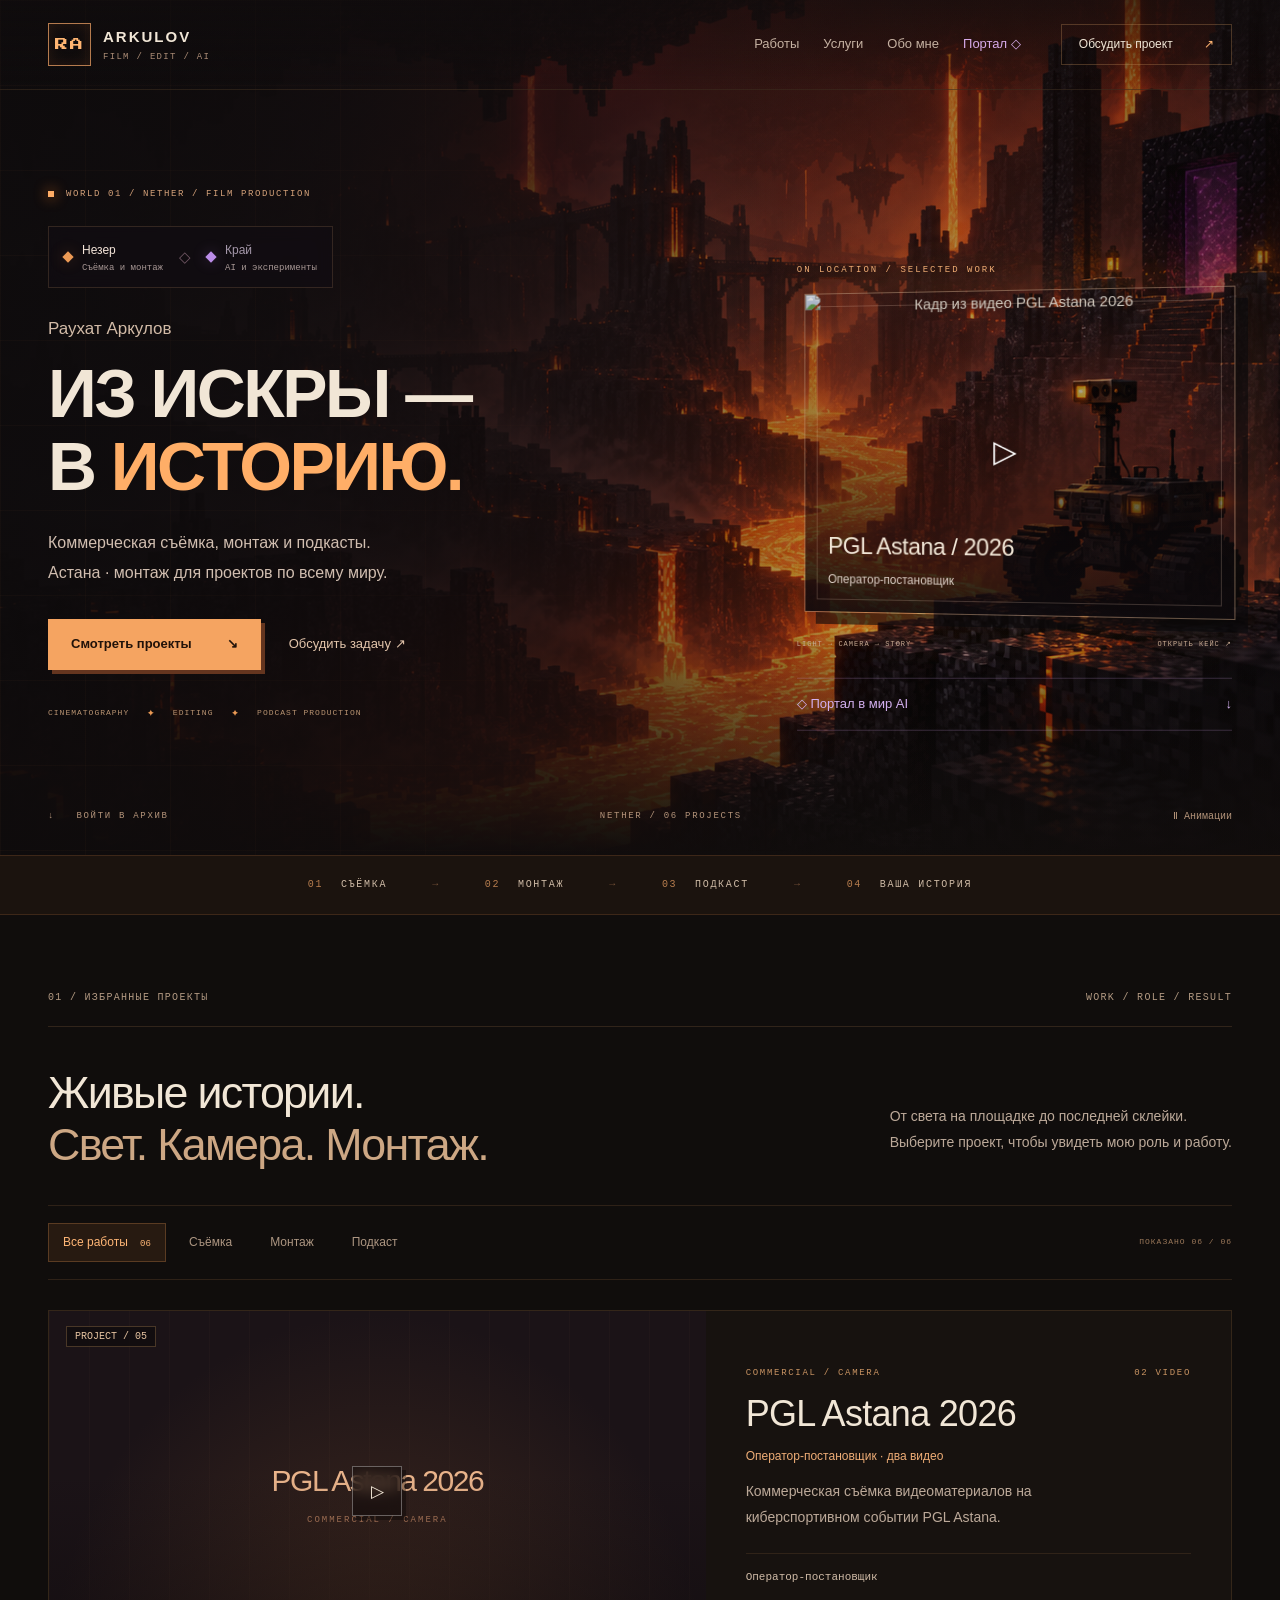
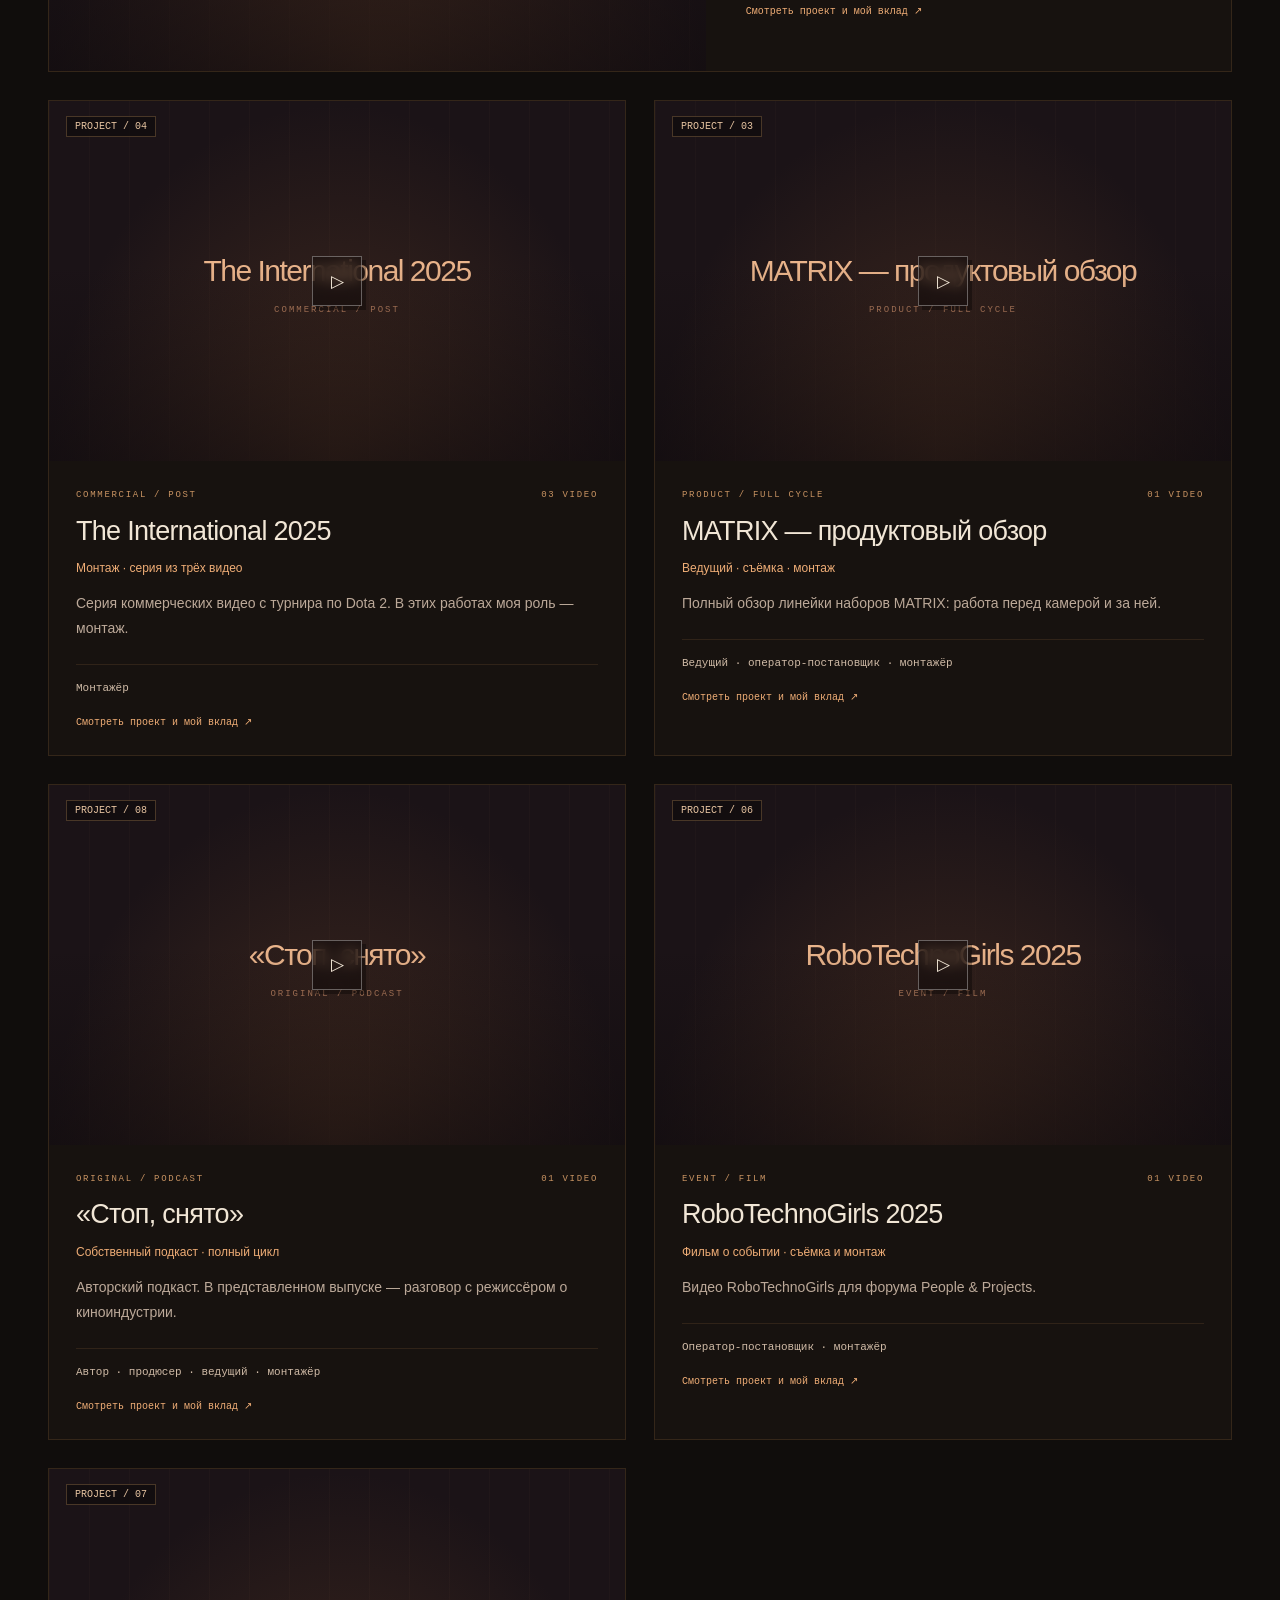
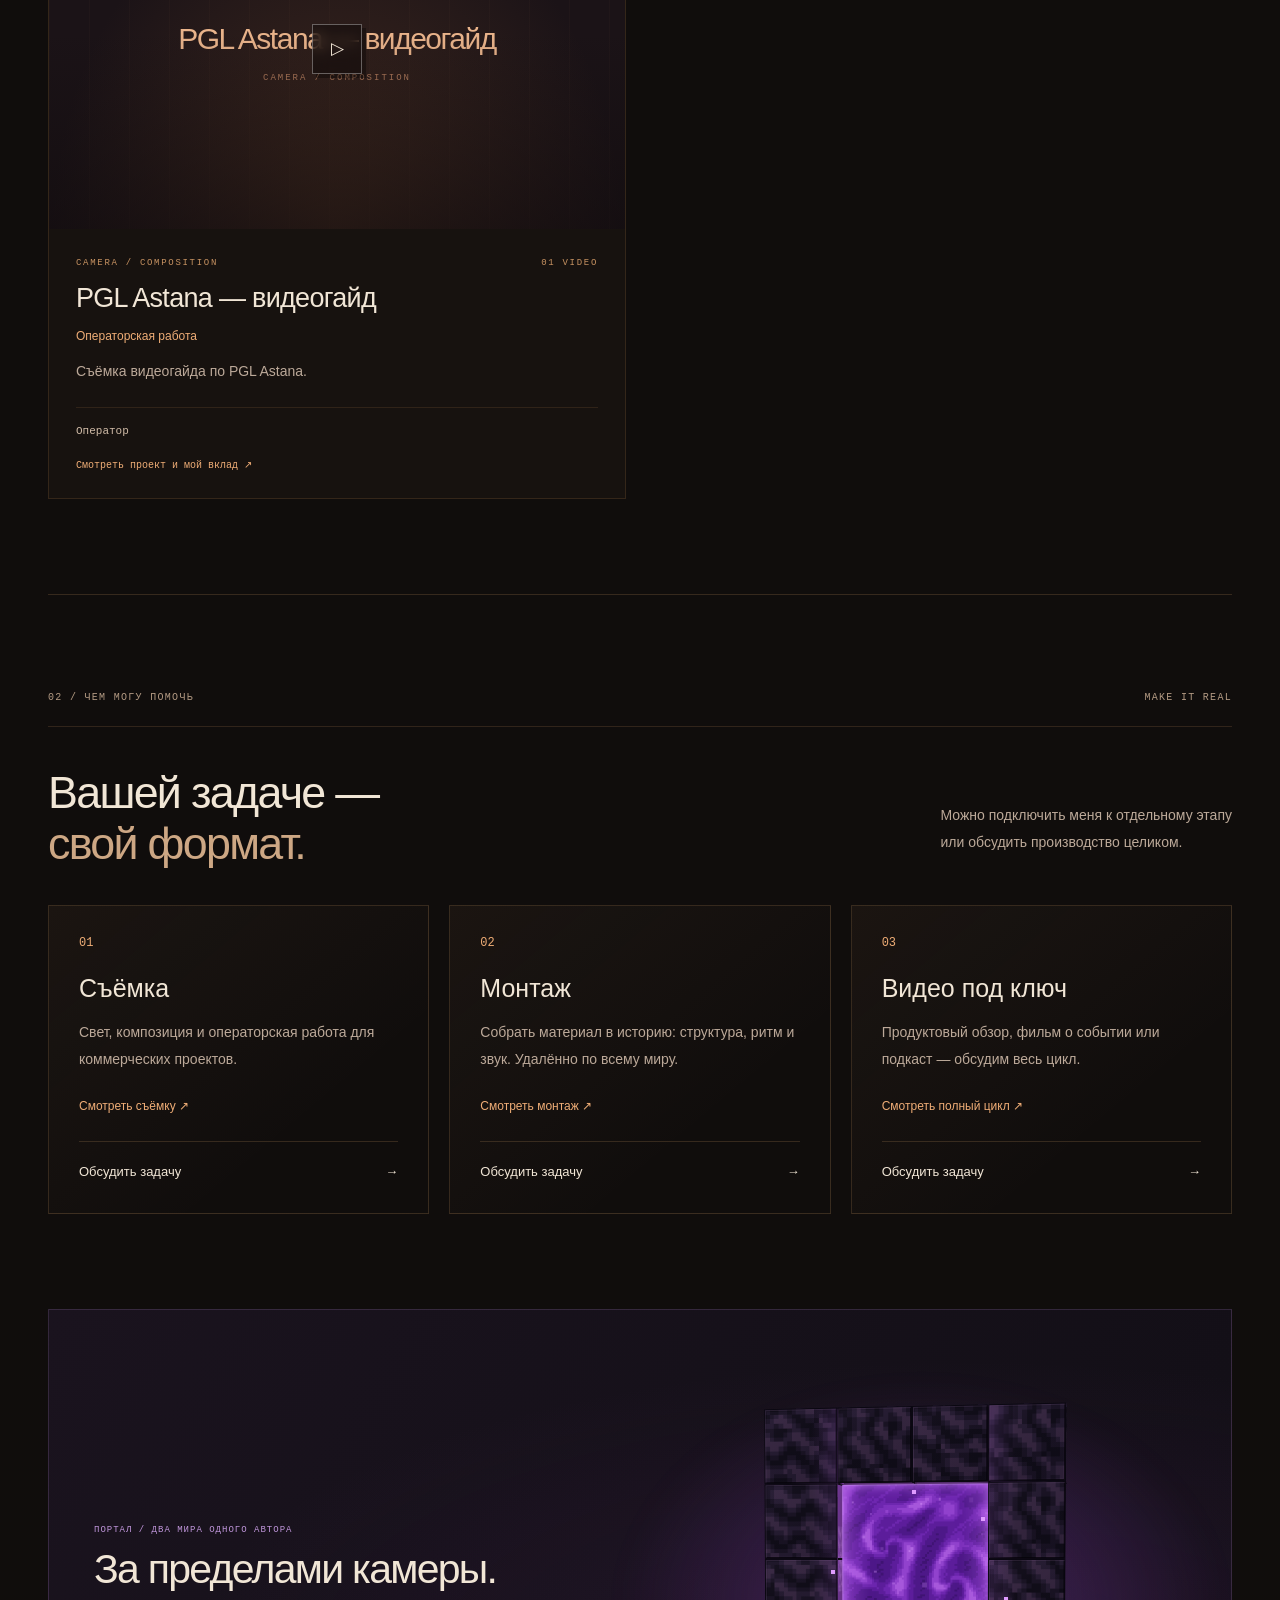
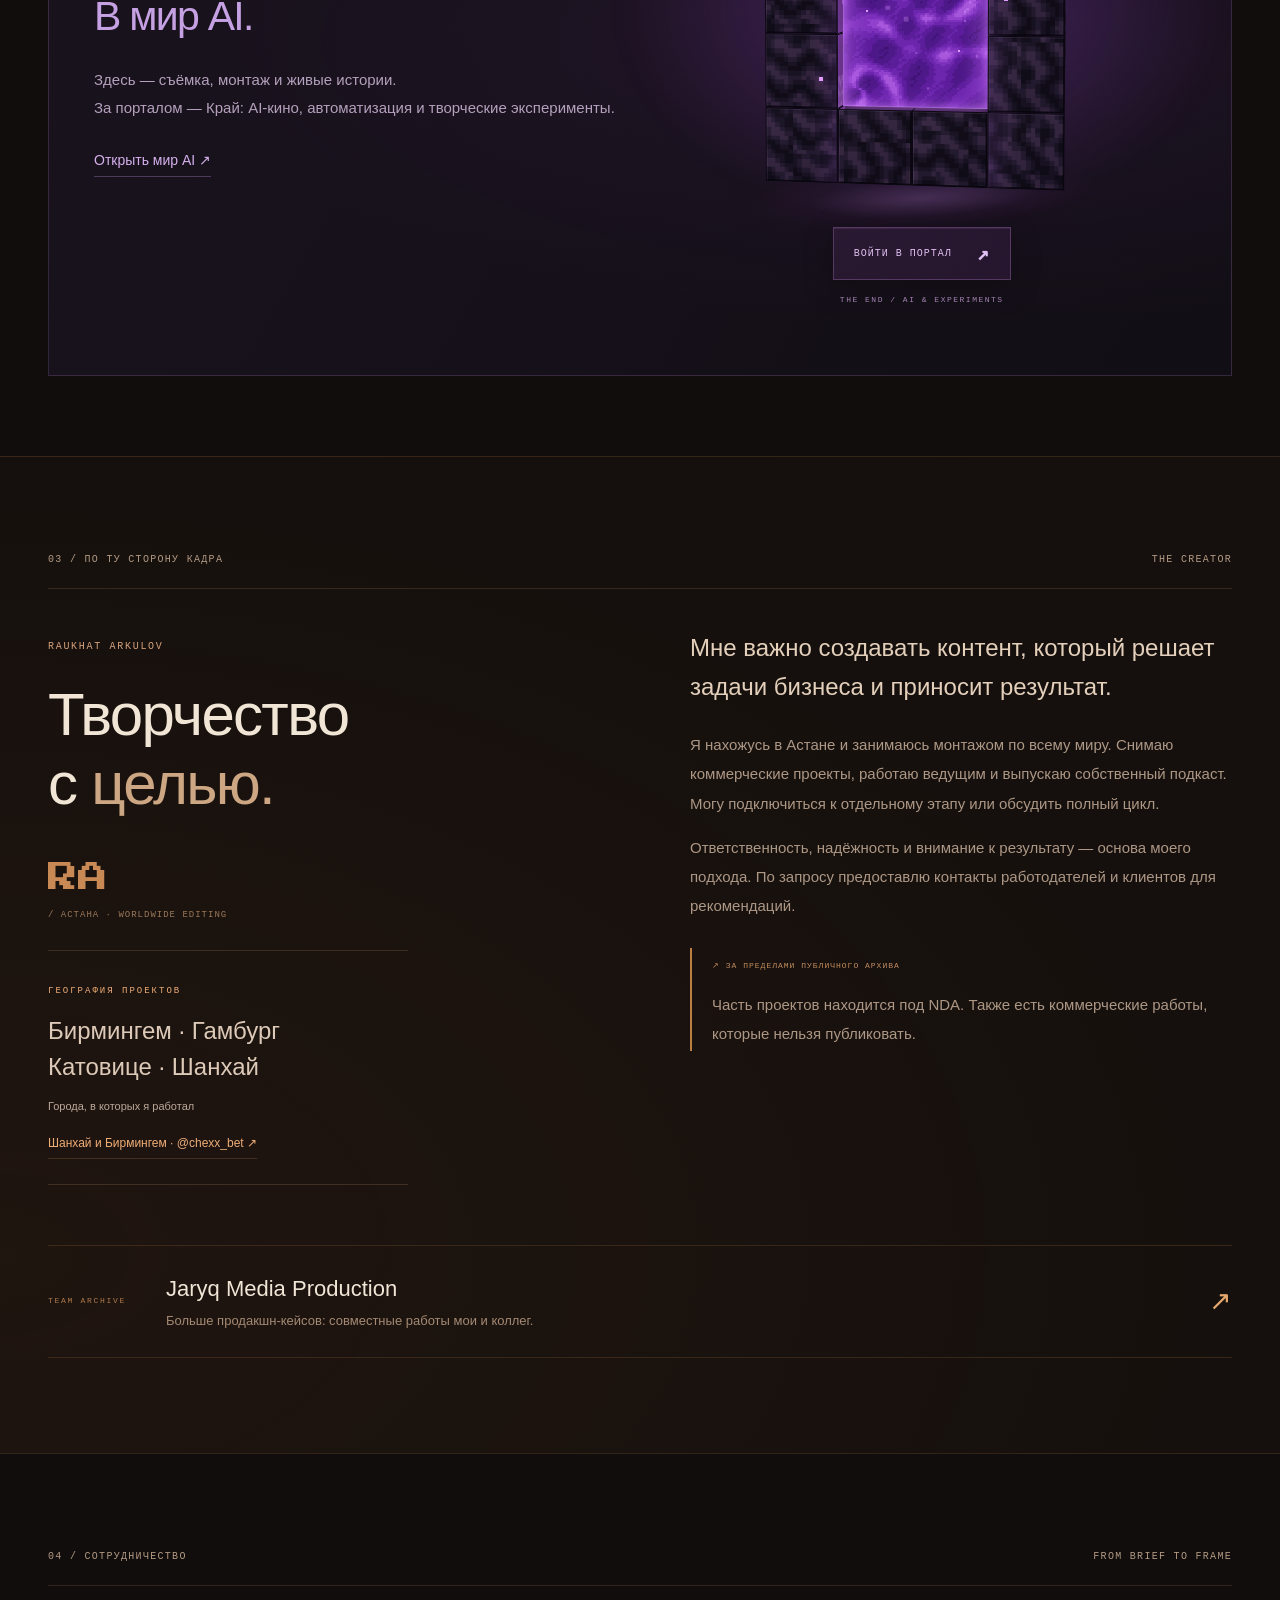
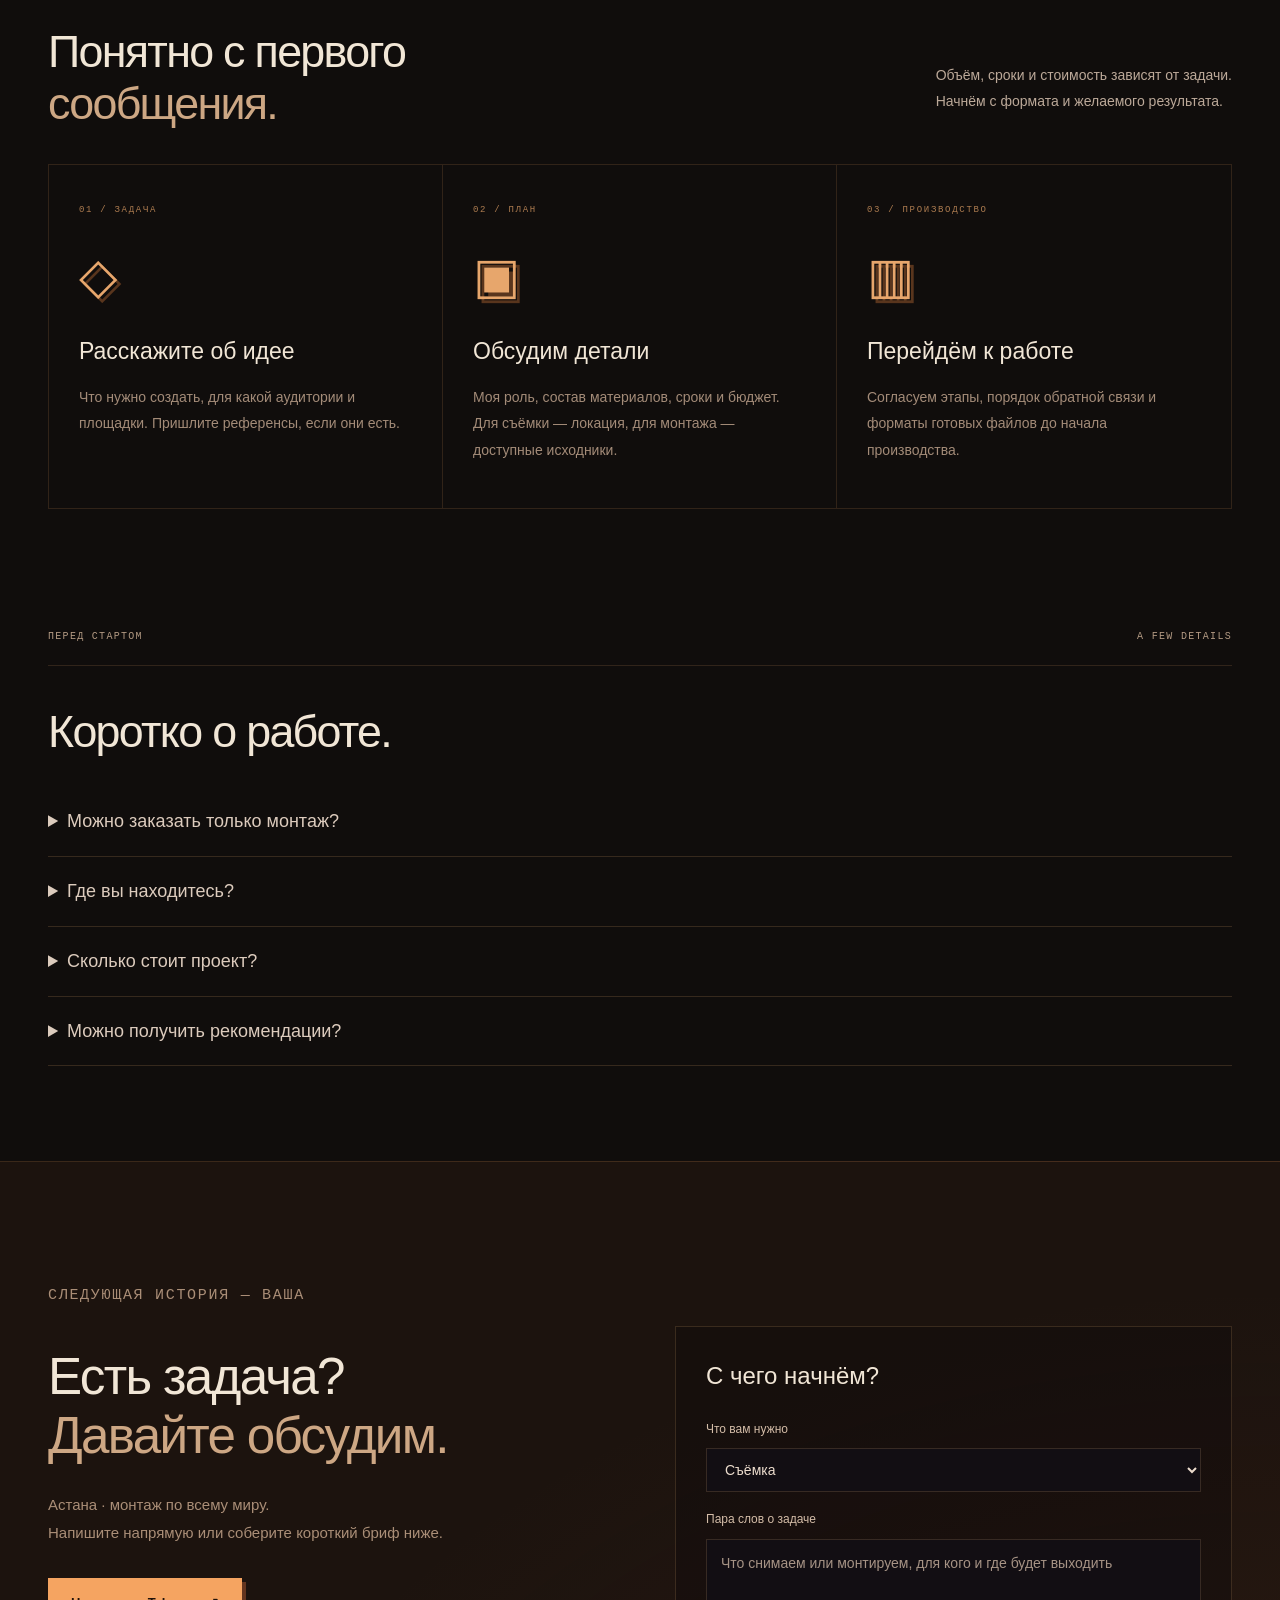
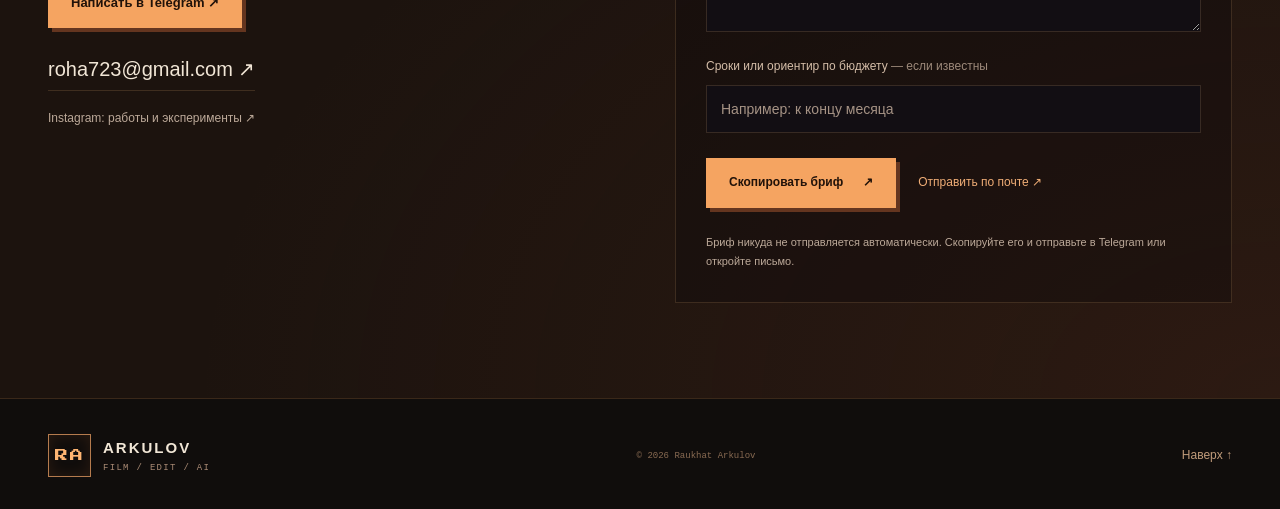
==== commit 456262c2: "Improve portfolio cases, services and contact flow across both worlds Preserve the Nether/End portal" ====
--- a/index.html
+++ b/index.html
@@ -1,12 +1,13 @@
-<!doctype html>
-<html lang="ru"><head><meta charset="utf-8"><meta name="referrer" content="strict-origin-when-cross-origin"><meta name="viewport" content="width=device-width,initial-scale=1"><meta name="theme-color" content="#100d0c"><title>Raukhat Arkulov — Film · Edit · AI</title><meta name="description" content="Портфолио Раухата Аркулова: операторская работа, коммерческий монтаж, AI-кино, подкасты и создание контента."><link rel="icon" href="assets/mark.svg"><link rel="stylesheet" href="portfolio.css"><script src="content.js" defer></script><script src="portfolio.js" defer></script><link rel="stylesheet" href="worlds.css"><link rel="stylesheet" href="portal-geometry.css"><script src="portal-surface.js" defer></script><script src="world-travel.js" defer></script></head>
-<body data-world="nether"><a class="skip" href="#work">Перейти к работам</a><div class="progress" aria-hidden="true"></div>
-<header><a class="brand" href="#home"><span class="brand-icon">RA</span><span>ARKULOV<small>FILM / EDIT / AI</small></span></a><nav aria-label="Навигация"><a href="#work">Работы</a><a href="#about">Обо мне</a><a href="#process">Процесс</a><a href="#portal" class="world-nav">Портал ◇</a></nav><a class="contact-top" href="#contact">На связь <span>↗</span></a></header>
-<main><section class="hero" id="home"><div class="hero-art" aria-hidden="true"></div><div class="hero-grid" aria-hidden="true"></div><div class="wrap hero-content"><p class="eyebrow"><i></i> WORLD 01 / NETHER / FILM PRODUCTION</p><p class="intro-name">Раухат Аркулов</p><h1>ИЗ ИСКРЫ —<br>В <span>ИСТОРИЮ.</span></h1><p class="hero-copy">Снимаю. Монтирую. Рассказываю.<br>Превращаю идеи в визуальные истории,<br>которые работают на вашу задачу.</p><div class="actions"><a class="button" href="#work">Смотреть работы <span>↘</span></a><a class="text-button" href="#portal">◇ &nbsp; Перейти в мир AI</a></div><div class="hero-tags">CINEMATOGRAPHY <b>✦</b> EDITING <b>✦</b> PODCAST PRODUCTION</div></div><div class="frame-label"><span>WORLD 01 / NETHER</span><strong>КАЖДАЯ ИСТОРИЯ<br>НАЧИНАЕТСЯ С ИСКРЫ.</strong></div><div class="hero-bottom wrap"><a href="#work">↓ &nbsp; ВОЙТИ В АРХИВ</a><span>NETHER / 06 PROJECTS</span><button id="motion" aria-pressed="false">Ⅱ Анимации</button></div></section>
-<div class="chapter-strip"><span>01 <b>СЪЁМКА</b></span><i>→</i><span>02 <b>МОНТАЖ</b></span><i>→</i><span>03 <b>ПОДКАСТ</b></span><i>→</i><span>04 <b>ВАША ИСТОРИЯ</b></span></div>
-<section id="portal" class="portal-section wrap"><div class="portal-copy"><p class="eyebrow">ПОРТАЛ / ДВА МИРА ОДНОГО АВТОРА</p><h2>За пределами камеры.<br><em>В мир AI.</em></h2><p>Здесь — съёмка, монтаж и живые истории.<br>За порталом — Край: AI-кино, автоматизация и творческие эксперименты.</p><a class="quiet-link" href="end.html">Открыть мир AI <span>↗</span></a></div><a class="world-portal" href="end.html" aria-label="Войти в Край — AI и эксперименты"><span class="portal-aura" aria-hidden="true"></span><span class="portal-structure" aria-hidden="true"><span class="mc-frame"><span class="mc-surface"><canvas class="mc-portal-canvas" width="48" height="72"></canvas></span><span class="mc-block edge-left" style="--bx:0;--by:0;--tx:0%;--ty:100%"><i class="block-front"></i><i class="block-right"></i><i class="block-top"></i></span><span class="mc-block edge-horizontal" style="--bx:1;--by:0;--tx:33.333333333333336%;--ty:0%"><i class="block-front"></i><i class="block-right"></i><i class="block-top"></i></span><span class="mc-block edge-horizontal" style="--bx:2;--by:0;--tx:66.66666666666667%;--ty:0%"><i class="block-front"></i><i class="block-right"></i><i class="block-top"></i></span><span class="mc-block edge-right" style="--bx:3;--by:0;--tx:100%;--ty:100%"><i class="block-front"></i><i class="block-right"></i><i class="block-top"></i></span><span class="mc-block edge-left" style="--bx:0;--by:1;--tx:0%;--ty:0%"><i class="block-front"></i><i class="block-right"></i><i class="block-top"></i></span><span class="mc-block edge-right" style="--bx:3;--by:1;--tx:33.333333333333336%;--ty:0%"><i class="block-front"></i><i class="block-right"></i><i class="block-top"></i></span><span class="mc-block edge-left" style="--bx:0;--by:2;--tx:66.66666666666667%;--ty:100%"><i class="block-front"></i><i class="block-right"></i><i class="block-top"></i></span><span class="mc-block edge-right" style="--bx:3;--by:2;--tx:100%;--ty:0%"><i class="block-front"></i><i class="block-right"></i><i class="block-top"></i></span><span class="mc-block edge-left" style="--bx:0;--by:3;--tx:0%;--ty:0%"><i class="block-front"></i><i class="block-right"></i><i class="block-top"></i></span><span class="mc-block edge-right" style="--bx:3;--by:3;--tx:33.333333333333336%;--ty:100%"><i class="block-front"></i><i class="block-right"></i><i class="block-top"></i></span><span class="mc-block edge-left" style="--bx:0;--by:4;--tx:66.66666666666667%;--ty:0%"><i class="block-front"></i><i class="block-right"></i><i class="block-top"></i></span><span class="mc-block edge-horizontal" style="--bx:1;--by:4;--tx:100%;--ty:0%"><i class="block-front"></i><i class="block-right"></i><i class="block-top"></i></span><span class="mc-block edge-horizontal" style="--bx:2;--by:4;--tx:0%;--ty:100%"><i class="block-front"></i><i class="block-right"></i><i class="block-top"></i></span><span class="mc-block edge-right" style="--bx:3;--by:4;--tx:33.333333333333336%;--ty:0%"><i class="block-front"></i><i class="block-right"></i><i class="block-top"></i></span></span><span class="portal-particles"><i></i><i></i><i></i><i></i><i></i><i></i><i></i></span></span><span class="portal-floor" aria-hidden="true"></span><span class="portal-enter">ВОЙТИ В ПОРТАЛ <b>↗</b></span><span class="portal-destination">THE END / AI & EXPERIMENTS</span></a></section><section class="wrap section" id="work"><div class="section-label"><span>01 / АРХИВ РАБОТ</span><span>THE PROJECT VAULT</span></div><div class="section-heading"><h2>Живые истории.<br><em>Свет. Камера. Монтаж.</em></h2><p>От света на площадке до последней склейки.<br>Выберите проект, чтобы увидеть мою роль и работу.</p></div><div class="filter-row"><div class="filters" role="group" aria-label="Фильтр работ"><button data-filter="all" aria-pressed="true">Все работы <small>06</small></button><button data-filter="production" aria-pressed="false">Съёмка</button><button data-filter="editing" aria-pressed="false">Монтаж</button><button data-filter="podcast" aria-pressed="false">Подкаст</button></div><span id="count" role="status" aria-live="polite">06 ПРОЕКТОВ</span></div><div id="projects" class="projects"></div><noscript>Для просмотра каталога включите JavaScript или <a href="https://docs.google.com/document/d/1Czc_ScUJuva1eYbrUq3wrLxynS0G22klMunDzmXg7bI/edit">откройте портфолио в документе</a>.</noscript></section>
-<section class="about section" id="about"><div class="wrap"><div class="section-label"><span>02 / ПО ТУ СТОРОНУ КАДРА</span><span>THE CREATOR</span></div><div class="about-grid"><div><p class="eyebrow">RAUKHAT ARKULOV</p><h2>Творчество<br>с <em>целью.</em></h2><div class="signature">RA<span> / FILM · EDIT · AI</span></div></div><div class="about-copy"><p class="lead">Мне важно создавать контент, который решает задачи бизнеса и приносит результат.</p><p>Моя работа объединяет операторское мастерство, монтаж, продюсирование и AI-инструменты. Я могу отвечать за отдельный этап или вести историю через весь производственный процесс.</p><p>Ответственность, надёжность и внимание к результату — основа моего подхода. По запросу предоставлю контакты работодателей и клиентов для рекомендаций.</p><div class="note"><span>↗ ЗА ПРЕДЕЛАМИ ПУБЛИЧНОГО АРХИВА</span><p>Часть проектов находится под NDA. Также есть коммерческие работы, которые нельзя публиковать.</p></div></div></div><a class="collective" href="https://jaryqmediaprod.tilda.ws/" target="_blank" rel="noopener noreferrer"><span>TEAM ARCHIVE</span><div><h3>Jaryq Media Production</h3><p>Больше продакшн-кейсов: совместные работы мои и коллег.</p></div><b>↗</b></a></div></section>
-<section class="wrap section" id="process"><div class="section-label"><span>03 / КАК РОЖДАЕТСЯ ИСТОРИЯ</span><span>THE CRAFTING TABLE</span></div><div class="section-heading"><h2>От замысла<br><em>до финального кадра.</em></h2><p>Камера и AI — инструменты.<br>В центре всегда задача и история.</p></div><div class="process-grid"><article><span>01 / CONCEPT</span><div class="craft-icon">◇</div><h3>Найти идею</h3><p>Задача, концепция и сценарий. Основа, на которой строится визуальная история.</p></article><article><span>02 / CREATE</span><div class="craft-icon">▣</div><h3>Создать мир</h3><p>Съёмка, свет и композиция. Или генерация визуала через AI и систему промптов.</p></article><article><span>03 / EDIT</span><div class="craft-icon">▥</div><h3>Собрать историю</h3><p>Монтаж, ритм, звук и цвет. Все элементы складываются в готовый фильм.</p></article></div></section>
-<section id="contact" class="contact section"><div class="wrap"><p class="eyebrow">04 / СЛЕДУЮЩИЙ ПОРТАЛ</p><div class="contact-grid"><div><h2>Ваша идея.<br><em>Наш следующий кадр.</em></h2><p>Расскажите о задаче, формате и сроках.<br>Обсудим, как превратить идею в готовую работу.</p></div><a class="contact-link" href="https://www.instagram.com/arkulframe/" target="_blank" rel="noopener noreferrer"><small>НАПИСАТЬ В INSTAGRAM</small><strong>@arkulframe <span>↗</span></strong><p>Открыть диалог о проекте</p></a></div></div></section></main>
-<footer class="wrap"><a class="brand" href="#home"><span class="brand-icon">RA</span><span>ARKULOV<small>FILM / EDIT / AI</small></span></a><span>© <span id="year">2026</span> Raukhat Arkulov</span><a href="#home">Наверх ↑</a></footer>
-<dialog id="project-dialog" aria-labelledby="dialog-title"><div class="dialog-top"><span>PROJECT ARCHIVE</span><button id="close-dialog" aria-label="Закрыть проект">×</button></div><div id="dialog-content"></div></dialog><dialog id="world-transition" aria-labelledby="travel-title"><div class="rift-scene" aria-hidden="true"></div><div class="travel-panel"><p class="eyebrow">ARKULOV / МЕЖДУ МИРАМИ</p><span class="travel-route">НЕЗЕР → КРАЙ</span><h2 id="travel-title">По ту сторону<br><em>знакомого мира.</em></h2><p class="travel-description">Оставляем огни Незера позади. Впереди — мир AI и новых возможностей.</p><div class="travel-progress"><span></span></div><p class="travel-status" role="status" aria-live="polite">Портал находит путь…</p><div class="travel-controls"><button class="travel-cancel">Остаться здесь</button><button class="travel-sound" aria-pressed="false">Звук: выкл</button></div><a class="travel-direct" href="end.html">Пройти сейчас ↗</a><small>ESC — ОСТАТЬСЯ</small></div></dialog></body></html>
+<!doctype html>
+<html lang="ru"><head><meta charset="utf-8"><meta name="referrer" content="strict-origin-when-cross-origin"><meta name="viewport" content="width=device-width,initial-scale=1"><meta name="theme-color" content="#100d0c"><title>Raukhat Arkulov — Film · Edit · AI</title><meta name="description" content="Портфолио Раухата Аркулова: операторская работа, коммерческий монтаж, AI-кино, подкасты и создание контента."><link rel="icon" href="assets/mark.svg"><link rel="stylesheet" href="portfolio.css"><script src="content.js" defer></script><script src="portfolio.js" defer></script><link rel="stylesheet" href="worlds.css"><link rel="stylesheet" href="portal-geometry.css"><script src="portal-surface.js" defer></script><script src="world-travel.js" defer></script><link rel="stylesheet" href="studio.css"><script defer src="studio.js"></script><meta property="og:type" content="website"><meta property="og:title" content="Раухат Аркулов — Съёмка, монтаж и продакшн"><meta property="og:description" content="Астана. Монтаж по всему миру. Реальные проекты, моя роль и готовые работы."></head>
+<body data-world="nether"><a class="skip" href="#work">Перейти к работам</a><div class="progress" aria-hidden="true"></div>
+<header><a class="brand" href="#home"><span class="brand-icon">RA</span><span>ARKULOV<small>FILM / EDIT / AI</small></span></a><nav aria-label="Навигация"><a href="#work">Работы</a><a href="#services">Услуги</a><a href="#about">Обо мне</a><a href="#portal" class="world-nav">Портал ◇</a></nav><a class="contact-top" href="#contact">Обсудить проект <span>↗</span></a></header>
+<main><section class="hero" id="home"><div class="hero-art" aria-hidden="true"></div><div class="hero-grid" aria-hidden="true"></div><div class="wrap hero-content"><p class="eyebrow"><i></i> WORLD 01 / NETHER / FILM PRODUCTION</p><div class="world-switch" aria-label="Выбор мира"><a href="index.html" aria-current="page"><i class="world-dot nether-dot"></i><span>Незер<small>Съёмка и монтаж</small></span></a><span class="world-divider">◇</span><a href="end.html"><i class="world-dot end-dot"></i><span>Край<small>AI и эксперименты</small></span></a></div><p class="intro-name">Раухат Аркулов</p><h1>ИЗ ИСКРЫ —<br>В <span>ИСТОРИЮ.</span></h1><p class="hero-copy">Коммерческая съёмка, монтаж и подкасты.<br>Астана · монтаж для проектов по всему миру.</p><div class="actions"><a class="button" href="#work">Смотреть проекты <span>↘</span></a><a class="text-button" href="#contact">Обсудить задачу ↗</a></div><div class="hero-tags">CINEMATOGRAPHY <b>✦</b> EDITING <b>✦</b> PODCAST PRODUCTION</div></div><div class="hero-feature"><span class="feature-caption">ON LOCATION / SELECTED WORK</span><button data-project="4" class="feature-screen" aria-label="Открыть PGL Astana 2026"><img src="https://i.ytimg.com/vi/rb7Ws7q7_w4/hq1.jpg" alt="Кадр из видео PGL Astana 2026"><span class="screen-corners" aria-hidden="true"></span><span class="screen-play">▷</span><span class="screen-label"><strong>PGL Astana / 2026</strong><small>Оператор-постановщик</small></span></button><div class="feature-foot"><span>LIGHT → CAMERA → STORY</span><span>ОТКРЫТЬ КЕЙС ↗</span></div><a class="hero-portal-link" href="#portal">◇ Портал в мир AI <span>↓</span></a></div><div class="frame-label"><span>WORLD 01 / NETHER</span><strong>КАЖДАЯ ИСТОРИЯ<br>НАЧИНАЕТСЯ С ИСКРЫ.</strong></div><div class="hero-bottom wrap"><a href="#work">↓ &nbsp; ВОЙТИ В АРХИВ</a><span>NETHER / 06 PROJECTS</span><button id="motion" aria-pressed="false">Ⅱ Анимации</button></div></section>
+<div class="chapter-strip"><span>01 <b>СЪЁМКА</b></span><i>→</i><span>02 <b>МОНТАЖ</b></span><i>→</i><span>03 <b>ПОДКАСТ</b></span><i>→</i><span>04 <b>ВАША ИСТОРИЯ</b></span></div>
+<section class="wrap section" id="work"><div class="section-label"><span>01 / ИЗБРАННЫЕ ПРОЕКТЫ</span><span>WORK / ROLE / RESULT</span></div><div class="section-heading"><h2>Живые истории.<br><em>Свет. Камера. Монтаж.</em></h2><p>От света на площадке до последней склейки.<br>Выберите проект, чтобы увидеть мою роль и работу.</p></div><div class="filter-row"><div class="filters" role="group" aria-label="Фильтр работ"><button data-filter="all" aria-pressed="true">Все работы <small>06</small></button><button data-filter="production" aria-pressed="false">Съёмка</button><button data-filter="editing" aria-pressed="false">Монтаж</button><button data-filter="podcast" aria-pressed="false">Подкаст</button></div><span id="count" role="status" aria-live="polite">06 ПРОЕКТОВ</span></div><div id="projects" class="projects"></div><noscript>Для просмотра каталога включите JavaScript или <a href="https://docs.google.com/document/d/1Czc_ScUJuva1eYbrUq3wrLxynS0G22klMunDzmXg7bI/edit">откройте портфолио в документе</a>.</noscript></section>
+<section id="services" class="section wrap services"><div class="section-label"><span>02 / ЧЕМ МОГУ ПОМОЧЬ</span><span>MAKE IT REAL</span></div><div class="section-heading"><h2>Вашей задаче —<br><em>свой формат.</em></h2><p>Можно подключить меня к отдельному этапу<br>или обсудить производство целиком.</p></div><div class="service-grid"><article><span class="service-number">01</span><h3>Съёмка</h3><p>Свет, композиция и операторская работа для коммерческих проектов.</p><button class="case-link" data-project="4">Смотреть съёмку ↗</button><button class="service-request" data-inquiry="Съёмка">Обсудить задачу <span>→</span></button></article><article><span class="service-number">02</span><h3>Монтаж</h3><p>Собрать материал в историю: структура, ритм и звук. Удалённо по всему миру.</p><button class="case-link" data-project="3">Смотреть монтаж ↗</button><button class="service-request" data-inquiry="Монтаж">Обсудить задачу <span>→</span></button></article><article><span class="service-number">03</span><h3>Видео под ключ</h3><p>Продуктовый обзор, фильм о событии или подкаст — обсудим весь цикл.</p><button class="case-link" data-project="2">Смотреть полный цикл ↗</button><button class="service-request" data-inquiry="Видео под ключ">Обсудить задачу <span>→</span></button></article></div></section><section id="portal" class="portal-section wrap"><div class="portal-copy"><p class="eyebrow">ПОРТАЛ / ДВА МИРА ОДНОГО АВТОРА</p><h2>За пределами камеры.<br><em>В мир AI.</em></h2><p>Здесь — съёмка, монтаж и живые истории.<br>За порталом — Край: AI-кино, автоматизация и творческие эксперименты.</p><a class="quiet-link" href="end.html">Открыть мир AI <span>↗</span></a></div><a class="world-portal" href="end.html" aria-label="Войти в Край — AI и эксперименты"><span class="portal-aura" aria-hidden="true"></span><span class="portal-structure" aria-hidden="true"><span class="mc-frame"><span class="mc-surface"><canvas class="mc-portal-canvas" width="48" height="72"></canvas></span><span class="mc-block edge-left" style="--bx:0;--by:0;--tx:0%;--ty:100%"><i class="block-front"></i><i class="block-right"></i><i class="block-top"></i></span><span class="mc-block edge-horizontal" style="--bx:1;--by:0;--tx:33.333333333333336%;--ty:0%"><i class="block-front"></i><i class="block-right"></i><i class="block-top"></i></span><span class="mc-block edge-horizontal" style="--bx:2;--by:0;--tx:66.66666666666667%;--ty:0%"><i class="block-front"></i><i class="block-right"></i><i class="block-top"></i></span><span class="mc-block edge-right" style="--bx:3;--by:0;--tx:100%;--ty:100%"><i class="block-front"></i><i class="block-right"></i><i class="block-top"></i></span><span class="mc-block edge-left" style="--bx:0;--by:1;--tx:0%;--ty:0%"><i class="block-front"></i><i class="block-right"></i><i class="block-top"></i></span><span class="mc-block edge-right" style="--bx:3;--by:1;--tx:33.333333333333336%;--ty:0%"><i class="block-front"></i><i class="block-right"></i><i class="block-top"></i></span><span class="mc-block edge-left" style="--bx:0;--by:2;--tx:66.66666666666667%;--ty:100%"><i class="block-front"></i><i class="block-right"></i><i class="block-top"></i></span><span class="mc-block edge-right" style="--bx:3;--by:2;--tx:100%;--ty:0%"><i class="block-front"></i><i class="block-right"></i><i class="block-top"></i></span><span class="mc-block edge-left" style="--bx:0;--by:3;--tx:0%;--ty:0%"><i class="block-front"></i><i class="block-right"></i><i class="block-top"></i></span><span class="mc-block edge-right" style="--bx:3;--by:3;--tx:33.333333333333336%;--ty:100%"><i class="block-front"></i><i class="block-right"></i><i class="block-top"></i></span><span class="mc-block edge-left" style="--bx:0;--by:4;--tx:66.66666666666667%;--ty:0%"><i class="block-front"></i><i class="block-right"></i><i class="block-top"></i></span><span class="mc-block edge-horizontal" style="--bx:1;--by:4;--tx:100%;--ty:0%"><i class="block-front"></i><i class="block-right"></i><i class="block-top"></i></span><span class="mc-block edge-horizontal" style="--bx:2;--by:4;--tx:0%;--ty:100%"><i class="block-front"></i><i class="block-right"></i><i class="block-top"></i></span><span class="mc-block edge-right" style="--bx:3;--by:4;--tx:33.333333333333336%;--ty:0%"><i class="block-front"></i><i class="block-right"></i><i class="block-top"></i></span></span><span class="portal-particles"><i></i><i></i><i></i><i></i><i></i><i></i><i></i></span></span><span class="portal-floor" aria-hidden="true"></span><span class="portal-enter">ВОЙТИ В ПОРТАЛ <b>↗</b></span><span class="portal-destination">THE END / AI & EXPERIMENTS</span></a></section><section class="about section" id="about"><div class="wrap"><div class="section-label"><span>03 / ПО ТУ СТОРОНУ КАДРА</span><span>THE CREATOR</span></div><div class="about-grid"><div><p class="eyebrow">RAUKHAT ARKULOV</p><h2>Творчество<br>с <em>целью.</em></h2><div class="signature">RA<span> / АСТАНА · WORLDWIDE EDITING</span></div><div class="location-passport"><span>ГЕОГРАФИЯ ПРОЕКТОВ</span><p>Бирмингем · Гамбург<br>Катовице · Шанхай</p><small>Города, в которых я работал</small><a href="https://www.instagram.com/chexx_bet/" target="_blank" rel="noopener noreferrer">Шанхай и Бирмингем · @chexx_bet ↗</a></div></div><div class="about-copy"><p class="lead">Мне важно создавать контент, который решает задачи бизнеса и приносит результат.</p><p>Я нахожусь в Астане и занимаюсь монтажом по всему миру. Снимаю коммерческие проекты, работаю ведущим и выпускаю собственный подкаст. Могу подключиться к отдельному этапу или обсудить полный цикл.</p><p>Ответственность, надёжность и внимание к результату — основа моего подхода. По запросу предоставлю контакты работодателей и клиентов для рекомендаций.</p><div class="note"><span>↗ ЗА ПРЕДЕЛАМИ ПУБЛИЧНОГО АРХИВА</span><p>Часть проектов находится под NDA. Также есть коммерческие работы, которые нельзя публиковать.</p></div></div></div><a class="collective" href="https://jaryqmediaprod.tilda.ws/" target="_blank" rel="noopener noreferrer"><span>TEAM ARCHIVE</span><div><h3>Jaryq Media Production</h3><p>Больше продакшн-кейсов: совместные работы мои и коллег.</p></div><b>↗</b></a></div></section>
+<section class="wrap section" id="process"><div class="section-label"><span>04 / СОТРУДНИЧЕСТВО</span><span>FROM BRIEF TO FRAME</span></div><div class="section-heading"><h2>Понятно с первого<br><em>сообщения.</em></h2><p>Объём, сроки и стоимость зависят от задачи.<br>Начнём с формата и желаемого результата.</p></div><div class="process-grid"><article><span>01 / ЗАДАЧА</span><div class="craft-icon">◇</div><h3>Расскажите об идее</h3><p>Что нужно создать, для какой аудитории и площадки. Пришлите референсы, если они есть.</p></article><article><span>02 / ПЛАН</span><div class="craft-icon">▣</div><h3>Обсудим детали</h3><p>Моя роль, состав материалов, сроки и бюджет. Для съёмки — локация, для монтажа — доступные исходники.</p></article><article><span>03 / ПРОИЗВОДСТВО</span><div class="craft-icon">▥</div><h3>Перейдём к работе</h3><p>Согласуем этапы, порядок обратной связи и форматы готовых файлов до начала производства.</p></article></div></section>
+<section class="wrap faq section"><div class="section-label"><span>ПЕРЕД СТАРТОМ</span><span>A FEW DETAILS</span></div><h2>Коротко о работе.</h2><details><summary>Можно заказать только монтаж?</summary><p>Да. Монтажом занимаюсь удалённо по всему миру. Для обсуждения нужны задача, исходники или пример материала и желаемый срок.</p></details><details><summary>Где вы находитесь?</summary><p>В Астане. Ранее работал в Бирмингеме, Гамбурге, Катовице и Шанхае. Возможность выездной съёмки обсудим для вашего проекта.</p></details><details><summary>Сколько стоит проект?</summary><p>Стоимость обсуждаем после уточнения объёма и моей роли: съёмка, монтаж, полный цикл или AI-производство. В первом сообщении можно указать ориентир по бюджету.</p></details><details><summary>Можно получить рекомендации?</summary><p>По запросу могу предоставить контакты работодателей и клиентов для рекомендаций. Часть проектов не представлена публично из-за NDA.</p></details></section><section id="contact" class="contact section"><div class="wrap"><p class="eyebrow">СЛЕДУЮЩАЯ ИСТОРИЯ — ВАША</p><div class="contact-grid"><div><h2>Есть задача?<br><em>Давайте обсудим.</em></h2><p>Астана · монтаж по всему миру.<br>Напишите напрямую или соберите короткий бриф ниже.</p><a class="direct-telegram button" href="https://t.me/arkulframe" target="_blank" rel="noopener noreferrer">Написать в Telegram ↗</a><a class="email-link" href="mailto:roha723@gmail.com">roha723@gmail.com ↗</a><a class="instagram-link" href="https://www.instagram.com/arkulframe/" target="_blank" rel="noopener noreferrer">Instagram: работы и эксперименты ↗</a></div><form id="brief-form" class="brief-form"><h3>С чего начнём?</h3><label for="brief-format">Что вам нужно</label><select id="brief-format" name="format"><option>Съёмка</option><option>Монтаж</option><option>Видео под ключ</option><option>Фильм о событии</option><option>Подкаст</option><option>AI-фильм</option><option>AI-автоматизация</option><option>Короткий контент</option><option>Пока не определился</option></select><label for="brief-task">Пара слов о задаче</label><textarea id="brief-task" name="task" rows="3" maxlength="2000" placeholder="Что снимаем или монтируем, для кого и где будет выходить"></textarea><label for="brief-deadline">Сроки или ориентир по бюджету <span>— если известны</span></label><input id="brief-deadline" name="deadline" maxlength="200" placeholder="Например: к концу месяца"><div class="brief-actions"><button type="submit" class="button">Скопировать бриф <span>↗</span></button><a id="brief-email" href="mailto:roha723@gmail.com">Отправить по почте ↗</a></div><p class="brief-note" id="brief-status" role="status" aria-live="polite">Бриф никуда не отправляется автоматически. Скопируйте его и отправьте в Telegram или откройте письмо.</p><textarea id="brief-fallback" readonly hidden aria-label="Готовый бриф для копирования"></textarea></form></div></div></section></main>
+<footer class="wrap"><a class="brand" href="#home"><span class="brand-icon">RA</span><span>ARKULOV<small>FILM / EDIT / AI</small></span></a><span>© <span id="year">2026</span> Raukhat Arkulov</span><a href="#home">Наверх ↑</a></footer>
+<dialog id="project-dialog" aria-labelledby="dialog-title"><div class="dialog-top"><span>PROJECT ARCHIVE</span><button id="close-dialog" aria-label="Закрыть проект">×</button></div><div id="dialog-content"></div></dialog><dialog id="world-transition" aria-labelledby="travel-title"><div class="rift-scene" aria-hidden="true"></div><div class="travel-panel"><p class="eyebrow">ARKULOV / МЕЖДУ МИРАМИ</p><span class="travel-route">НЕЗЕР → КРАЙ</span><h2 id="travel-title">По ту сторону<br><em>знакомого мира.</em></h2><p class="travel-description">Оставляем огни Незера позади. Впереди — мир AI и новых возможностей.</p><div class="travel-progress"><span></span></div><p class="travel-status" role="status" aria-live="polite">Портал находит путь…</p><div class="travel-controls"><button class="travel-cancel">Остаться здесь</button><button class="travel-sound" aria-pressed="false">Звук: выкл</button></div><a class="travel-direct" href="end.html">Пройти сейчас ↗</a><small>ESC — ОСТАТЬСЯ</small></div></dialog></body></html>
+
--- a/studio.css
+++ b/studio.css
@@ -0,0 +1,4 @@
+:root{--accent:#efad76;--accent-rgb:239,173,118;--muted:#bca999;--edge:#bc8c5d38}body[data-world=end]{--accent:#c5a1ef;--accent-rgb:197,161,239;--muted:#bcaecb;--edge:#af8fc938}body{font-family:'Segoe UI',Arial,sans-serif}.section-label{font-size:10px;letter-spacing:1.3px;color:#b39a83}.section-heading>p{font-size:14px;color:var(--muted)}header{height:90px;background:linear-gradient(#100c0d88,transparent)}header nav{gap:24px}.brand small{font-size:9px;letter-spacing:1.3px}.hero{min-height:830px;height:95svh;max-height:1020px}.hero-content{padding-top:45px;z-index:2}.hero h1{font-size:clamp(48px,5.3vw,78px);letter-spacing:-2.5px;max-width:66%;margin-bottom:25px}.hero-copy{font-size:16px;max-width:55%;color:#d1beb0}.hero .eyebrow{font-size:9px;letter-spacing:1.6px}.intro-name{font-size:17px;margin:27px 0 14px}.hero-tags{font-size:8px;letter-spacing:1px}.hero-art{background-position:60% center}.hero-art:after{content:'';position:absolute;inset:0;background:linear-gradient(90deg,transparent 55%,#100b0c66)}.hero .frame-label{display:none}.hero-feature{position:absolute;right:max(48px,calc((100vw - 1240px)/2));top:50%;transform:translateY(-35%);width:34%;max-width:440px;z-index:3}.feature-caption{display:block;font:9px monospace;letter-spacing:2px;color:var(--accent);margin-bottom:15px}.feature-screen{position:relative;display:block;width:100%;aspect-ratio:4/3;padding:0;overflow:hidden;border:1px solid #bd9b7d88;box-shadow:12px 12px 0 #08070a99,0 0 65px #ff8d2219;transform:perspective(1200px) rotateY(-8deg);transition:transform .3s}.feature-screen:hover{transform:perspective(1200px) rotateY(-2deg) translateY(-3px)}.feature-screen img{position:absolute;inset:0;width:100%;height:100%;object-fit:cover;filter:saturate(.72) brightness(.85)}.feature-screen:after{content:'';position:absolute;inset:0;background:linear-gradient(0deg,#0d090ce6,transparent 65%)}.screen-play{position:absolute;top:42%;left:45%;z-index:2;font-size:31px;color:white;text-shadow:0 2px 12px black}.screen-label{position:absolute;bottom:23px;left:24px;z-index:2;display:flex;flex-direction:column;text-align:left}.screen-label strong{font-size:24px;font-weight:450;letter-spacing:-.5px}.screen-label small{font-size:12px;color:#ded0c7;margin-top:6px}.screen-corners{position:absolute;inset:12px;border:1px solid #f8d8bd33;z-index:1}.feature-foot{display:flex;justify-content:space-between;gap:12px;font:7px monospace;letter-spacing:1px;color:#c6aa94;margin-top:24px}.hero-portal-link{display:flex;gap:15px;align-items:center;font-size:13px;color:#d3b0ef;margin-top:30px;padding-block:15px;border-block:1px solid #b58ac742}.hero-portal-link span{margin-left:auto}.world-switch{display:flex;width:fit-content;align-items:center;gap:16px;margin:25px 0 0;background:#110d13a6;border:1px solid #ac835b38;padding:10px 15px;backdrop-filter:blur(8px)}.world-switch>a{display:flex;gap:10px;align-items:center;padding:4px 0;color:#a598aa;font-size:12px}.world-switch>a[aria-current]{color:#f4e5d9}.world-switch>a:hover{color:var(--accent)}.world-switch small{display:block;font:9px monospace;margin-top:3px;color:#a89895}.world-divider{color:#725965}.world-dot{width:8px;height:8px;display:block;transform:rotate(45deg)}.nether-dot{background:#ec9a55;box-shadow:0 0 15px #ed873a44}.end-dot{background:#bb8de8;box-shadow:0 0 15px #b681df55}.hero-bottom{font-size:9px}.chapter-strip{padding:21px;font-size:10px}#work{padding-top:75px}.projects{gap:28px}.project-image{aspect-ratio:16/10}.project-image img{filter:saturate(.8);object-fit:cover}.project:hover img{filter:saturate(1)}.project-number{font-size:10px}.project-body{padding:27px}.project-meta{font-size:9px}.project h3{font-size:27px;line-height:1.2;letter-spacing:-.7px}.project-subtitle{color:var(--accent);font-size:12px;line-height:1.5;margin:12px 0}.project-summary{color:var(--muted);font-size:14px;line-height:1.8;margin:14px 0 23px}.project-role{font-size:11px;line-height:1.7;letter-spacing:0;color:#d0bba7}.project-explore{display:block;font:10px monospace;color:var(--accent);margin-top:18px}.project-featured{grid-column:1/-1;display:grid;grid-template-columns:1.25fr 1fr}.project-featured .project-image{aspect-ratio:auto;min-height:360px;height:100%}.project-featured .project-body{padding:40px;align-self:center}.project-featured h3{font-size:36px}.project-featured .project-summary{max-width:390px}.services{border-top:1px solid var(--edge)}.service-grid{display:grid;grid-template-columns:repeat(3,1fr);gap:20px}.service-grid article{display:flex;flex-direction:column;padding:30px;border:1px solid var(--edge);background:linear-gradient(140deg,rgba(var(--accent-rgb),.05),transparent 70%)}.service-number{font:12px monospace;color:var(--accent);margin-bottom:22px}.service-grid h3{font-size:25px;font-weight:450;line-height:1.3;margin:0 0 15px}.service-grid p{font-size:14px;color:var(--muted);line-height:1.9;margin:0 0 25px}.case-link{text-align:left;padding:0;font-size:12px;color:var(--accent);margin-top:auto}.service-request{margin-top:25px;border-top:1px solid var(--edge);padding:20px 0 0;display:flex;justify-content:space-between;gap:12px;font-size:13px;text-align:left}.service-request:hover{color:var(--accent)}.portal-section{margin-top:0;margin-bottom:80px}.portal-copy>p:not(.eyebrow){font-size:15px}.portal-copy .eyebrow{font-size:9px}.quiet-link{font-size:14px}.location-passport{padding:25px 0;border-block:1px solid var(--edge);margin-top:30px;max-width:360px}.location-passport>span{font:9px monospace;letter-spacing:2px;color:var(--accent)}.location-passport p{font-size:24px;line-height:1.5;margin:13px 0;color:#ddc9b7}.location-passport small{display:block;font-size:11px;color:var(--muted)}.location-passport a{display:block;width:fit-content;font-size:12px;color:var(--accent);margin-top:18px;border-bottom:1px solid var(--edge);padding-bottom:5px}.about-copy p{font-size:15px}.about-copy .lead{font-size:24px}.signature{font-size:30px}.signature span{display:block;margin-top:17px;font-size:9px}.collective p{font-size:13px}.workflow{padding-top:20px}.workflow-console{border:1px solid #a984c444;background:linear-gradient(130deg,#271a35,#15101f);box-shadow:0 0 70px #8c50b80c}.workflow-tabs{display:flex;flex-wrap:wrap;border-bottom:1px solid #a984c433}.workflow-tabs button{flex:1;white-space:nowrap;min-width:140px;padding:19px 13px;font:11px monospace;color:#b7a3c6;border-bottom:2px solid transparent}.workflow-tabs button[aria-pressed=true]{background:#ab78d01c;color:#e8cdfa;border-bottom-color:#c295e8}.workflow-panel{padding:45px;display:grid;grid-template-columns:110px 1fr;gap:35px;min-height:245px}.workflow-panel>span{font:70px monospace;color:#73548e;line-height:1.4}.workflow-panel h3{font-size:30px;font-weight:450;margin:8px 0 16px}.workflow-panel p:not(.eyebrow){max-width:650px;color:#bcacc9;font-size:15px;line-height:1.9}.workflow-bottom{display:flex;justify-content:space-between;gap:20px;padding:20px 35px;border-top:1px solid #a984c433;font-size:11px;color:#a78bb9}.workflow-bottom button{font-size:12px;color:#d0abea}.process-grid p{font-size:14px}.process-grid h3{font-size:23px}.faq{padding-top:25px}.faq h2{margin-bottom:30px}.faq details{border-bottom:1px solid var(--edge);padding:20px 0}.faq summary{cursor:pointer;font-size:18px;padding-right:20px;color:#dccbbd}.faq summary:hover{color:var(--accent)}.faq details p{color:var(--muted);font-size:14px;line-height:1.9;max-width:800px;margin:15px 0 5px}.contact-grid{gap:70px;align-items:start;grid-template-columns:1fr 1fr}.contact h2{font-size:clamp(38px,4vw,56px)}.contact p{font-size:15px}.direct-telegram{margin-top:15px;font-size:13px}.email-link{display:block;font-size:20px;width:fit-content;margin-top:25px;border-bottom:1px solid var(--edge);padding-bottom:5px}.instagram-link{display:block;font-size:12px;color:var(--muted);margin-top:18px;width:fit-content}.brief-form{padding:30px;border:1px solid var(--edge);background:#0a080b55}.brief-form h3{font-size:24px;font-weight:400;margin:0 0 25px}.brief-form label{display:block;font-size:12px;color:#d4bda8;margin:18px 0 9px}.brief-form label span{color:#9d897a}.brief-form select,.brief-form textarea,.brief-form input{width:100%;padding:12px 14px;background:#120e13;color:#ecdccd;border:1px solid var(--edge);font:14px/1.6 'Segoe UI',Arial,sans-serif;border-radius:0}.brief-form textarea{resize:vertical}.brief-form ::placeholder{color:#a69385;opacity:1}.brief-form :is(select,textarea,input):focus{outline:2px solid var(--accent);outline-offset:2px}.brief-actions{display:flex;flex-wrap:wrap;align-items:center;gap:22px;margin-top:25px}.brief-actions>a{font-size:12px;color:var(--accent)}.brief-actions .button{font-size:12px;gap:20px}.brief-form .brief-note{font-size:11px;line-height:1.8;color:var(--muted);margin-bottom:0}.case-facts{display:grid;grid-template-columns:1fr 1fr;gap:30px;padding:24px 0;border-block:1px solid var(--edge);margin-top:25px}.case-facts h3{font:11px monospace;color:var(--accent);letter-spacing:1px;text-transform:uppercase;margin:0 0 15px}.case-facts ul{margin:0;padding-left:18px;color:#c9b5a4;font-size:14px;line-height:1.9}.case-facts p{margin:0;font-size:14px;line-height:1.9}.case-inquiry{display:flex;justify-content:space-between;align-items:center;gap:20px;border-top:1px solid var(--edge);margin-top:25px;padding-top:25px}.case-inquiry .button{font-size:12px;box-shadow:none}.video-tabs button{font-size:12px;line-height:1.5}.video-frame{margin-top:18px}dialog{padding:28px}dialog h2{font-size:36px}dialog .case-intro{font-size:15px;line-height:1.8}.art strong{font-size:30px}.art.pipeline:before{content:'◇ → ▣ → ▷';font-size:35px}.art.pipeline{background:radial-gradient(ellipse at 50% 0,#a35fc336,transparent 65%),repeating-linear-gradient(0deg,transparent 0 31px,#af83cf0b 31px 32px),repeating-linear-gradient(90deg,transparent 0 31px,#af83cf0b 31px 32px),#17101f}.hero-portal-link:hover{color:#f0ddff}body[data-world=end] .hero-feature{box-shadow:none}body[data-world=end] .feature-screen{border-color:#b78ddb88;box-shadow:12px 12px #0c0817bb,0 0 80px #9c6cc72c}body[data-world=end] .end-landscape{background-image:radial-gradient(circle,#d9b2fd88 1px,transparent 1.5px),radial-gradient(circle,#b28cc755 1px,transparent 1.5px),radial-gradient(ellipse at 80% 30%,#724a9a44,transparent 60%);opacity:.9}body[data-world=end] .end-island{background:repeating-linear-gradient(90deg,#b9a8d112 0 2px,transparent 2px 35px),linear-gradient(165deg,#b5b48a 0 18%,#827d65 19% 31%,#3e3549 32% 60%,#20192f 61%)}body[data-world=end] .location-passport p,body[data-world=end] .faq summary{color:#d6c7e4}body[data-world=end] .brief-form label{color:#d2bedf}body[data-world=end] .brief-form :is(select,textarea,input){background:#120e1b;color:#e3d7ef}body[data-world=end] .about-copy .lead{color:#e4d7ef}.email-link:hover,.instagram-link:hover{color:var(--accent)}
+@media(max-width:1100px){.hero-feature{right:24px;width:34%}.hero h1{font-size:60px;max-width:65%}.hero-copy{font-size:14px}.hero-tags{font-size:7px;gap:10px}.hero .eyebrow{font-size:8px}.screen-label strong{font-size:21px}.screen-label small{font-size:10px}.feature-foot{font-size:6px;letter-spacing:.4px}.service-grid article{padding:23px}.service-grid h3{font-size:22px}.project-featured .project-body{padding:28px}.project-featured h3{font-size:30px}.contact-grid{gap:35px}}
+@media(max-width:800px){header nav{gap:14px;font-size:11px}.contact-top{padding:9px 11px;font-size:10px}.contact-top span{margin-left:10px}.hero{min-height:930px;height:auto;display:block;padding-bottom:75px}.hero-content{padding-top:125px}.hero h1{max-width:100%;font-size:63px}.hero-copy{max-width:100%;font-size:16px}.hero-feature{position:relative;right:auto;top:auto;transform:none;width:calc(100% - 48px);max-width:none;margin:35px auto 0;display:grid;grid-template-columns:1fr 1fr;gap:0 25px;align-items:center}.feature-caption{grid-column:1/-1}.feature-screen{grid-column:1;grid-row:2/4;aspect-ratio:16/10}.feature-foot{display:none}.hero-portal-link{grid-column:2;margin-top:0;line-height:1.7}.hero-bottom{bottom:25px}.hero-tags{font-size:8px}.project-featured{grid-template-columns:1fr 1fr}.project-featured .project-image{min-height:320px}.service-grid{grid-template-columns:1fr}.service-grid article{display:grid;grid-template-columns:50px 1fr 150px;gap:10px 20px;align-items:center}.service-number{grid-row:1/3;margin:0}.service-grid h3{margin:0}.service-grid p{grid-column:2;margin:0;grid-row:2}.case-link{grid-column:3;grid-row:1}.service-request{grid-column:3;grid-row:2;margin-top:0;padding-top:12px;font-size:12px}.case-facts{gap:20px}.contact-grid{grid-template-columns:1fr}.contact-grid>div>p{font-size:14px}.brief-form{margin-top:15px}.workflow-panel{padding:30px;gap:20px;grid-template-columns:70px 1fr}.workflow-panel>span{font-size:50px}}
+@media(max-width:600px){header{height:78px}.brand small{font-size:7px}.contact-top{font-size:10px;padding:8px}.hero{min-height:0;height:auto;padding-bottom:90px;max-height:none}.hero-content{padding-top:110px}.hero h1{font-size:clamp(38px,10.7vw,62px);letter-spacing:-1.5px;margin-top:18px;line-height:1.1}.hero-copy{font-size:14px;line-height:1.8}.hero .eyebrow{font-size:7px;letter-spacing:.8px}.world-switch{padding:9px 11px;gap:13px;margin-top:23px}.world-switch>a{font-size:11px}.world-switch small{font-size:8px}.intro-name{margin-top:24px;font-size:16px}.hero .actions{gap:22px;margin-top:25px}.hero-tags{font-size:6px;gap:9px;letter-spacing:.8px;margin-top:24px}.hero-feature{width:calc(100% - 36px);display:block;margin-top:32px}.feature-caption{font-size:8px;letter-spacing:1.3px}.feature-screen{aspect-ratio:16/9;max-width:460px;transform:none;box-shadow:5px 5px #08070a88!important}.screen-label{left:18px;bottom:15px}.screen-label strong{font-size:23px}.screen-label small{font-size:11px}.hero-portal-link{margin-top:22px;font-size:12px}.hero-bottom{bottom:25px;font-size:8px}.chapter-strip{font-size:9px;padding-inline:18px}.section-label{font-size:8px}.section-heading>p{font-size:13px}.project-featured{display:flex;grid-column:auto}.project-featured .project-image{height:auto;min-height:0;aspect-ratio:16/10}.project-featured .project-body,.project-body{padding:23px}.project-featured h3,.project h3{font-size:27px}.project-summary{font-size:13px;margin-bottom:18px}.project-role{font-size:10px}.project-subtitle{font-size:12px}.project-meta{font-size:8px;letter-spacing:1px}.service-grid article{display:flex;align-items:start;gap:0;padding:25px}.service-number{margin-bottom:15px}.service-grid h3{font-size:25px;margin-bottom:12px}.service-grid p{font-size:14px;margin-bottom:23px}.case-link{margin:0}.service-request{width:100%;margin-top:23px;padding-top:18px;font-size:13px}.portal-section{margin-bottom:50px}.portal-copy>p:not(.eyebrow){font-size:14px}.portal-copy .eyebrow{font-size:8px}.about-copy .lead{font-size:23px}.location-passport{max-width:none}.location-passport p{font-size:25px}.signature span{font-size:9px}.workflow-tabs button{min-width:50%;font-size:10px;padding:17px 10px}.workflow-tabs button:last-child{flex-basis:100%}.workflow-panel{padding:25px;grid-template-columns:1fr;gap:5px;min-height:300px}.workflow-panel>span{font-size:35px;line-height:1}.workflow-panel h3{font-size:26px}.workflow-panel p:not(.eyebrow){font-size:14px}.workflow-bottom{padding:20px;flex-direction:column;gap:12px;align-items:start;font-size:10px}.faq summary{font-size:16px}.faq h2{font-size:33px}.brief-form{padding:23px 20px}.brief-form label{font-size:11px;line-height:1.7}.brief-form select,.brief-form textarea,.brief-form input{font-size:16px}.brief-actions{gap:20px}.email-link{font-size:20px}.case-facts{grid-template-columns:1fr;gap:25px}.case-inquiry{align-items:start;flex-direction:column;gap:10px}.case-inquiry>p{margin:0 0 10px}.case-inquiry .button{font-size:11px;padding:13px 14px;width:100%;justify-content:center}.video-tabs{gap:7px}.video-tabs button{font-size:11px;text-align:left}dialog{padding:22px 18px}dialog h2{font-size:28px}.contact h2{font-size:40px}.process-grid p{font-size:14px}.hero-feature~.hero-bottom{position:absolute}body[data-world=end] .hero-art{background:linear-gradient(90deg,#100c1de8,#100c1d66)}body[data-world=end] .end-landscape{opacity:.55}.project-explore{font-size:10px;letter-spacing:0}.service-request span{margin-left:auto}}
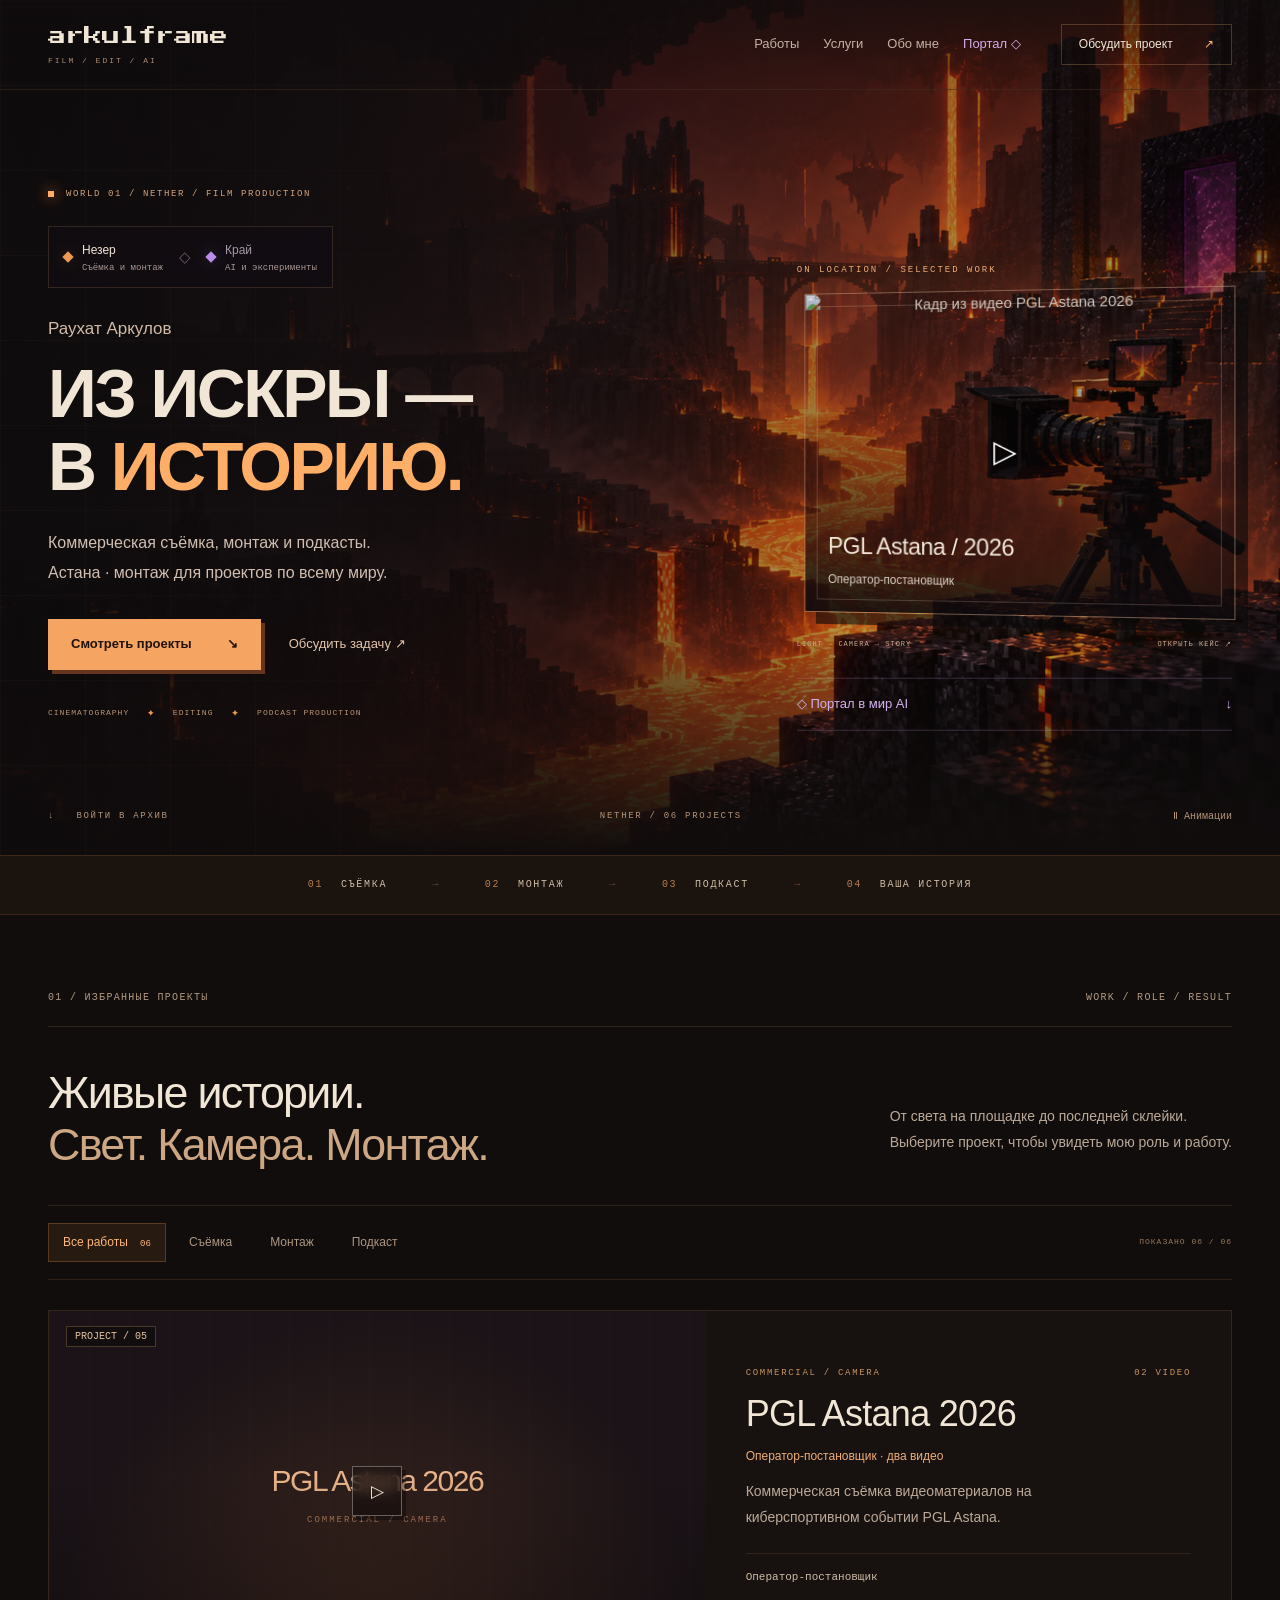
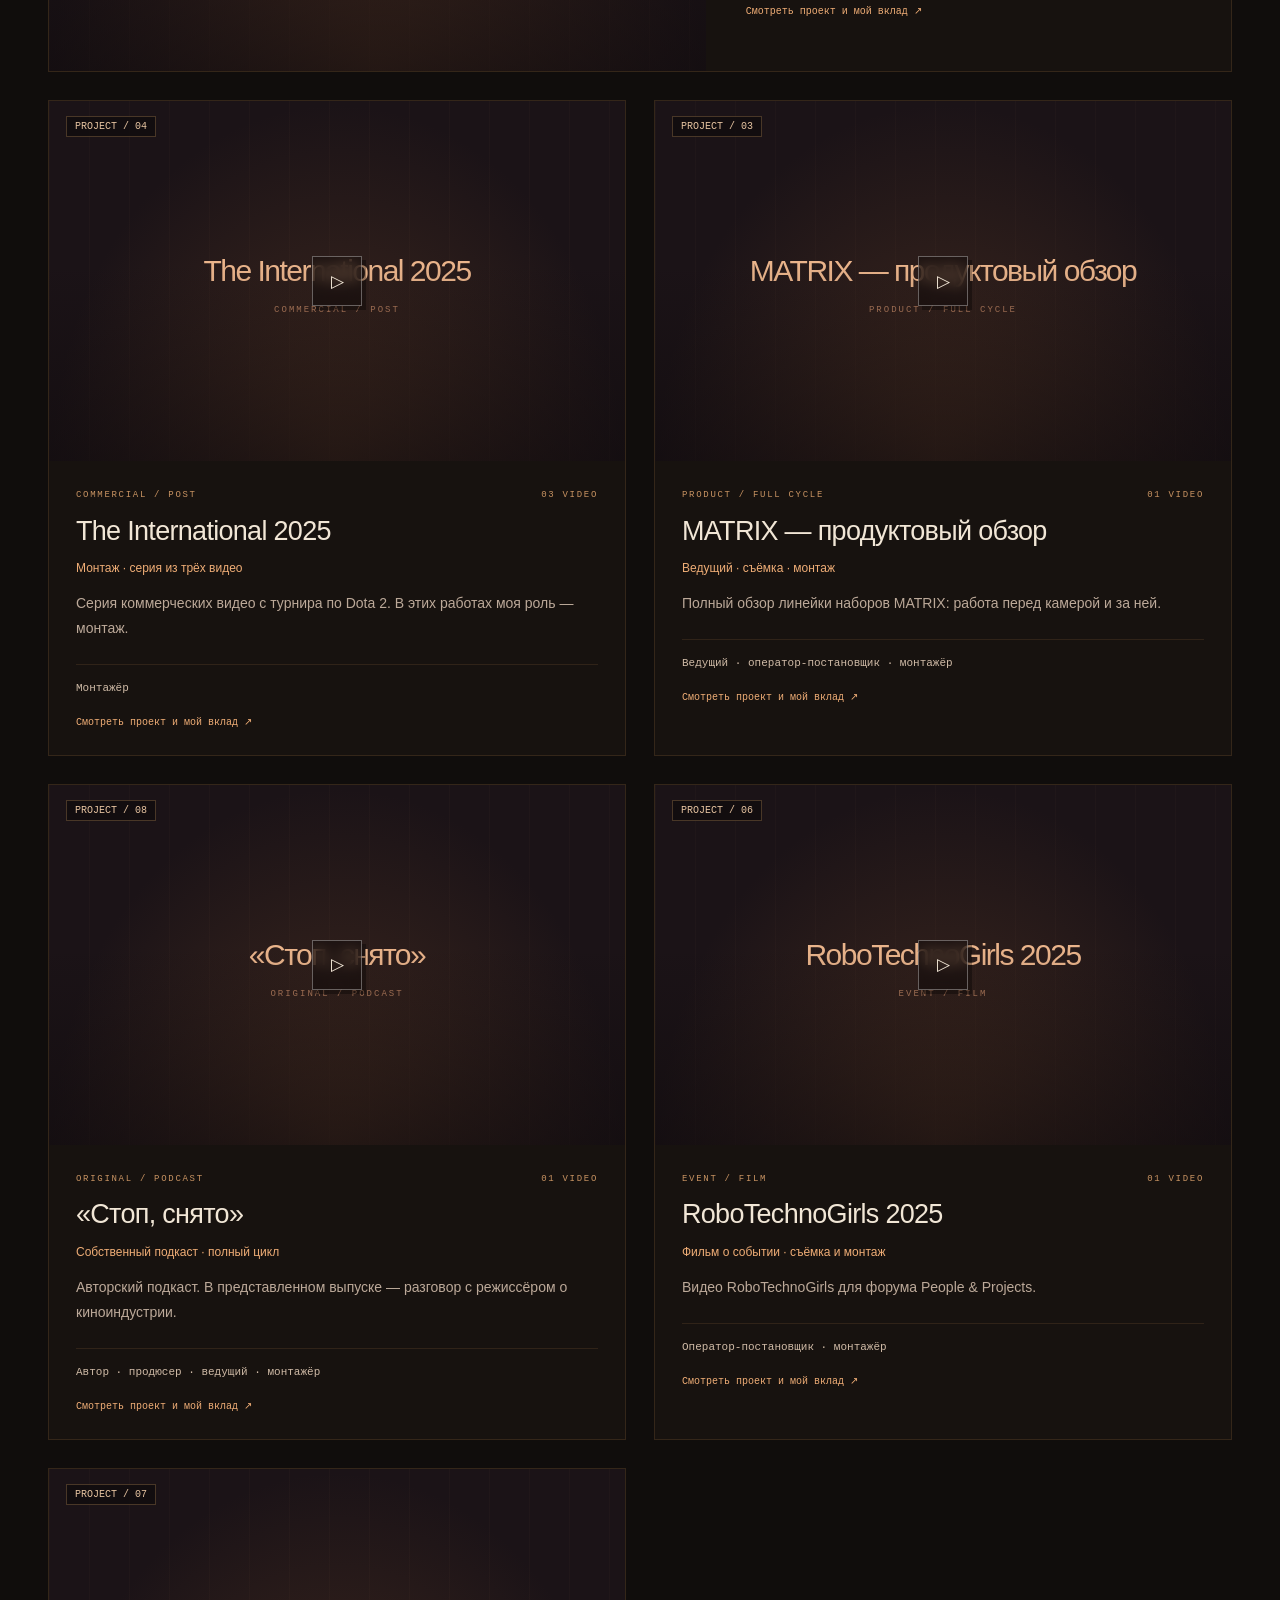
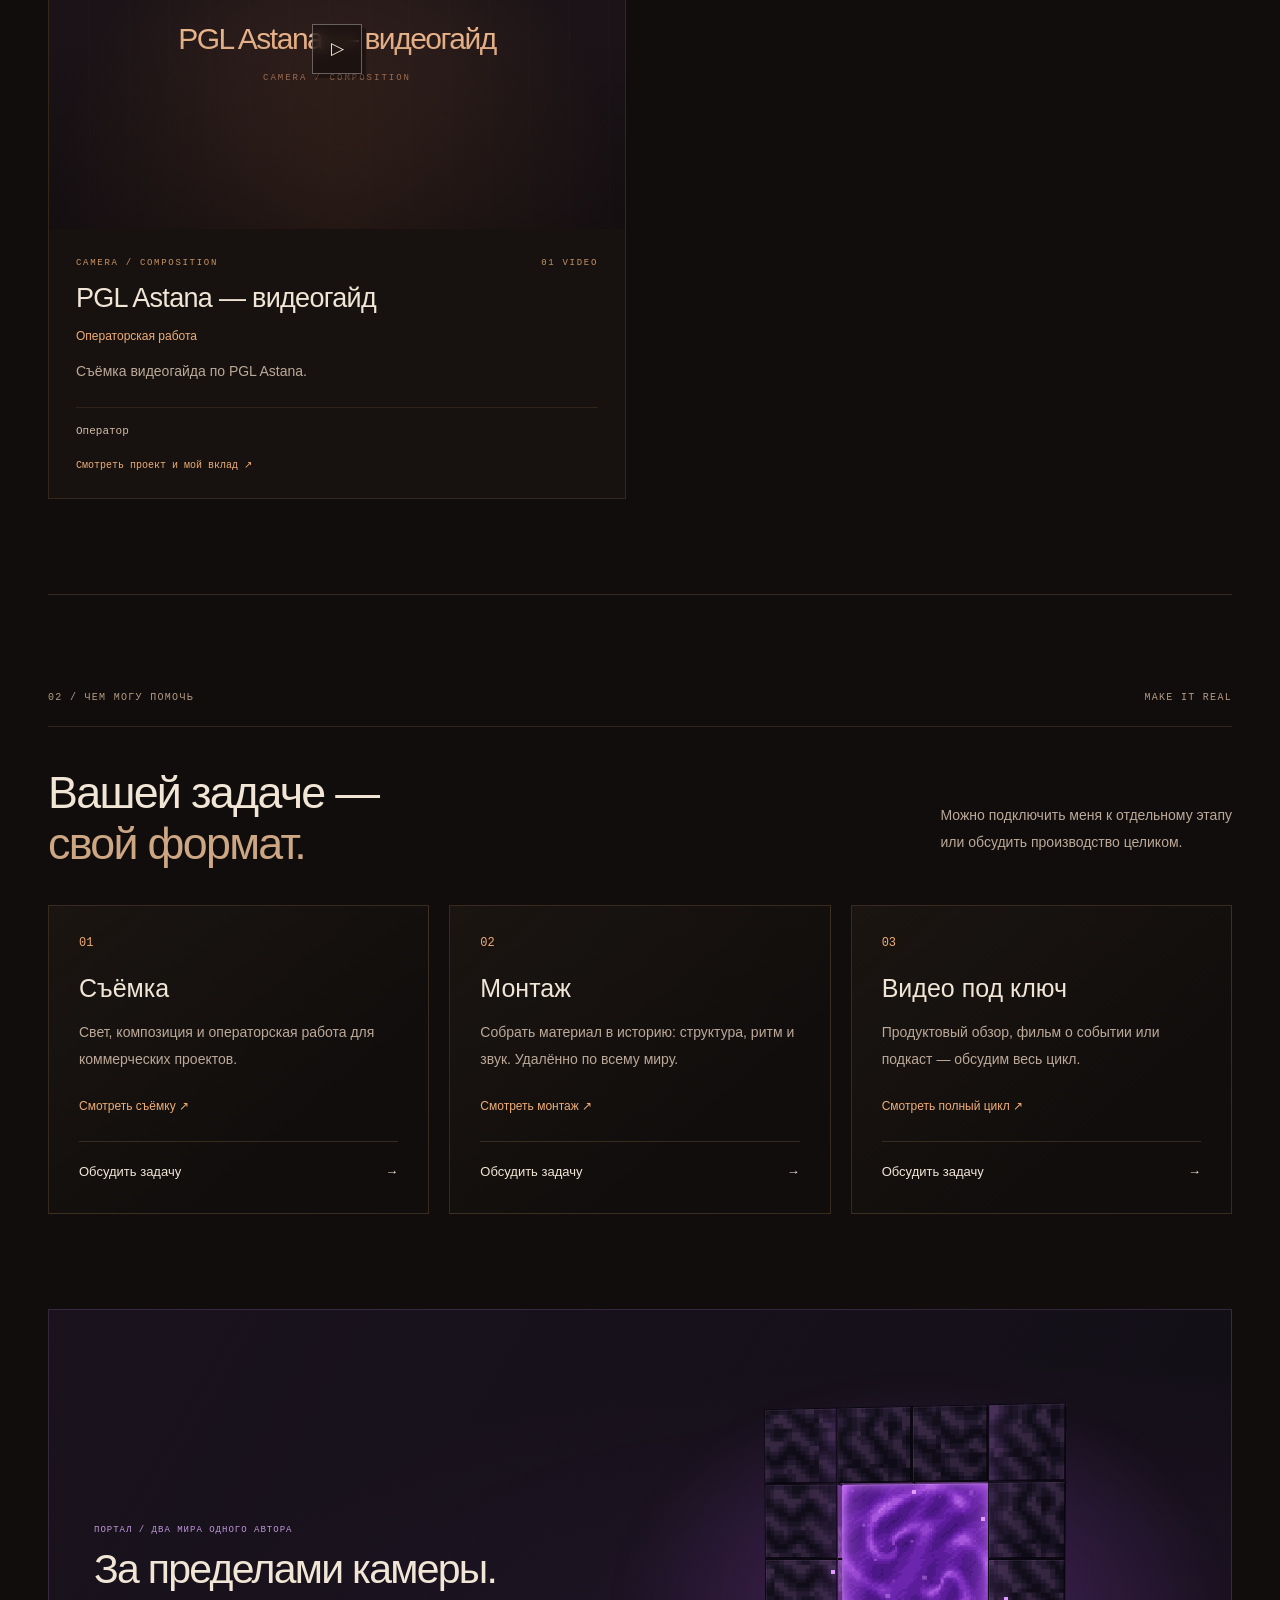
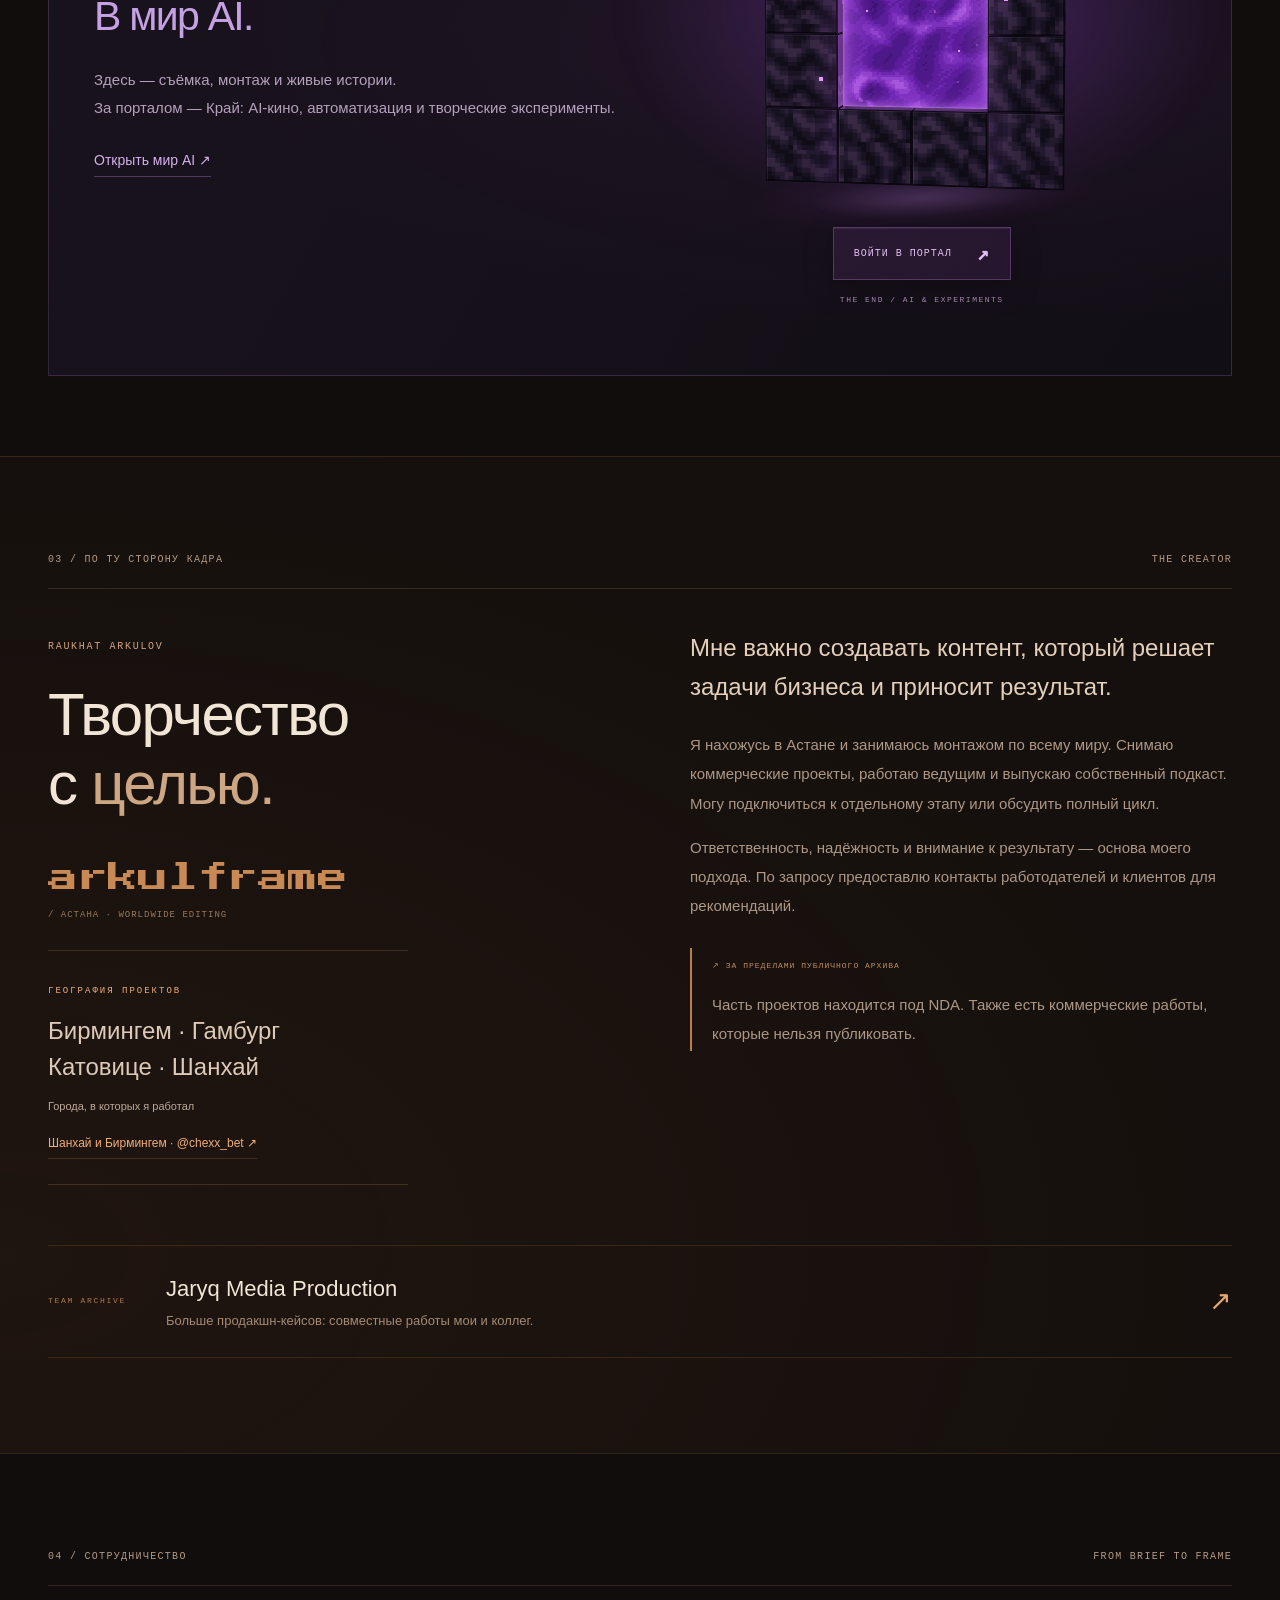
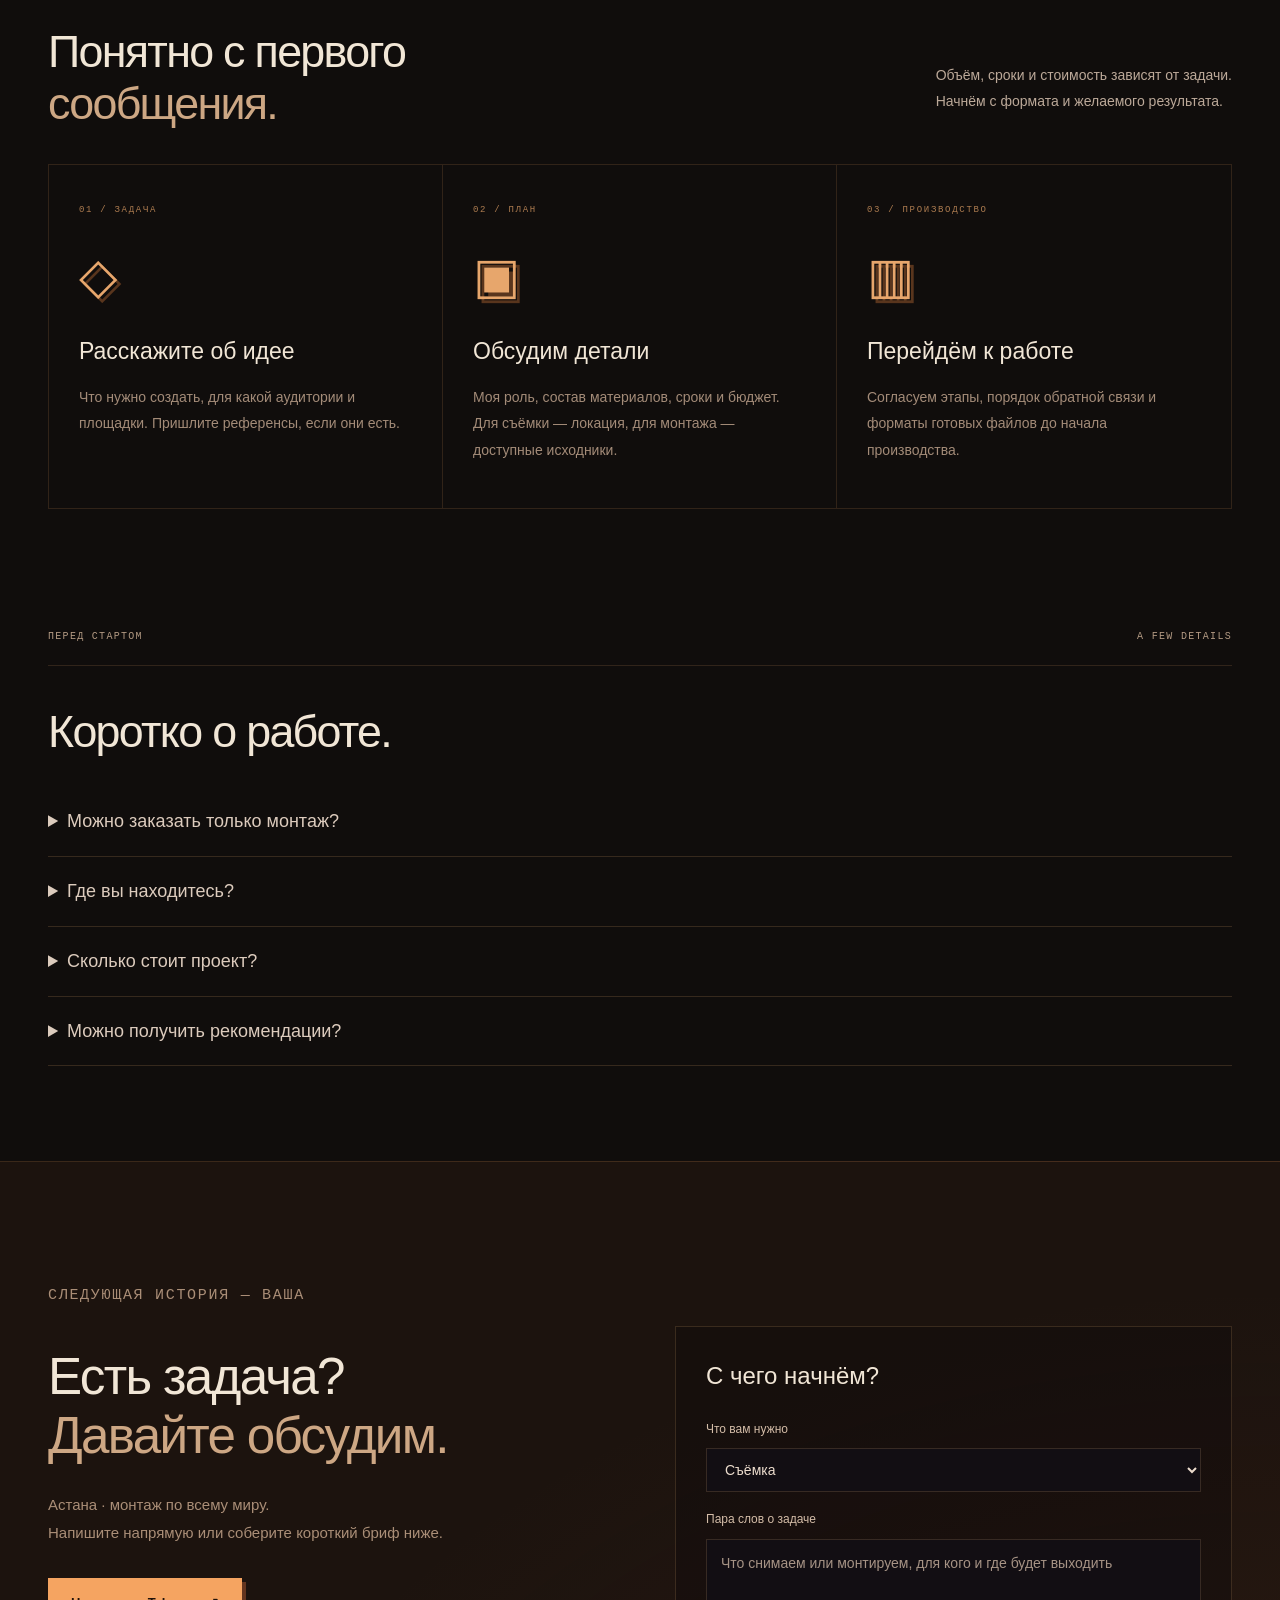
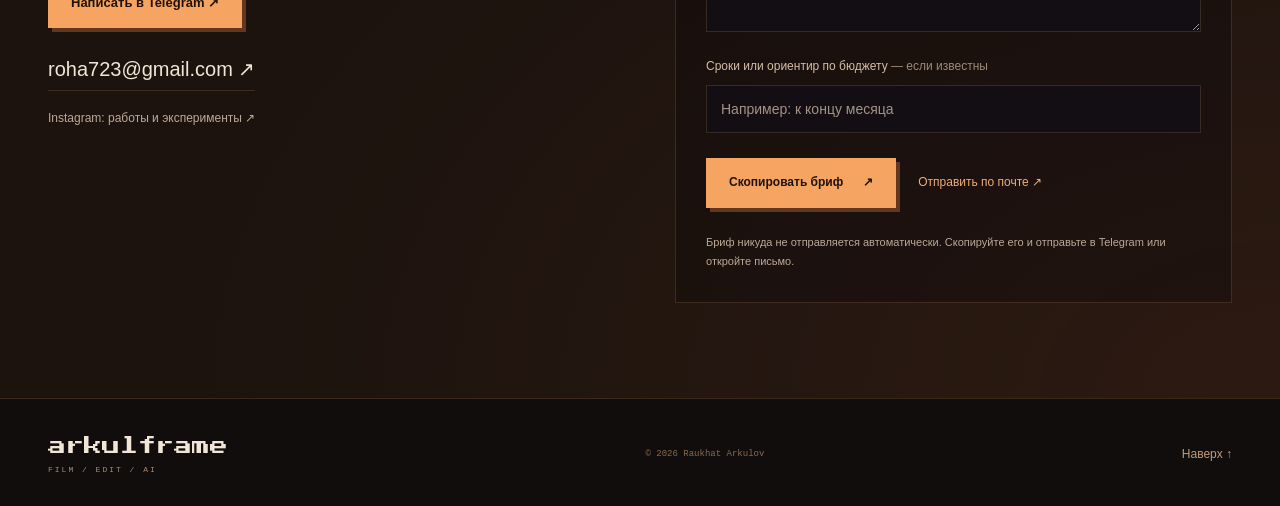
==== commit 912077aa: "Use arkulframe branding and pixel cinema camera background" ====
--- a/index.html
+++ b/index.html
@@ -1,13 +1,13 @@
 <!doctype html>
 <html lang="ru"><head><meta charset="utf-8"><meta name="referrer" content="strict-origin-when-cross-origin"><meta name="viewport" content="width=device-width,initial-scale=1"><meta name="theme-color" content="#100d0c"><title>Raukhat Arkulov — Film · Edit · AI</title><meta name="description" content="Портфолио Раухата Аркулова: операторская работа, коммерческий монтаж, AI-кино, подкасты и создание контента."><link rel="icon" href="assets/mark.svg"><link rel="stylesheet" href="portfolio.css"><script src="content.js" defer></script><script src="portfolio.js" defer></script><link rel="stylesheet" href="worlds.css"><link rel="stylesheet" href="portal-geometry.css"><script src="portal-surface.js" defer></script><script src="world-travel.js" defer></script><link rel="stylesheet" href="studio.css"><script defer src="studio.js"></script><meta property="og:type" content="website"><meta property="og:title" content="Раухат Аркулов — Съёмка, монтаж и продакшн"><meta property="og:description" content="Астана. Монтаж по всему миру. Реальные проекты, моя роль и готовые работы."></head>
 <body data-world="nether"><a class="skip" href="#work">Перейти к работам</a><div class="progress" aria-hidden="true"></div>
-<header><a class="brand" href="#home"><span class="brand-icon">RA</span><span>ARKULOV<small>FILM / EDIT / AI</small></span></a><nav aria-label="Навигация"><a href="#work">Работы</a><a href="#services">Услуги</a><a href="#about">Обо мне</a><a href="#portal" class="world-nav">Портал ◇</a></nav><a class="contact-top" href="#contact">Обсудить проект <span>↗</span></a></header>
+<header><a class="brand" href="#home"><span class="brand-wordmark">arkulframe<small>FILM / EDIT / AI</small></span></a><nav aria-label="Навигация"><a href="#work">Работы</a><a href="#services">Услуги</a><a href="#about">Обо мне</a><a href="#portal" class="world-nav">Портал ◇</a></nav><a class="contact-top" href="#contact">Обсудить проект <span>↗</span></a></header>
 <main><section class="hero" id="home"><div class="hero-art" aria-hidden="true"></div><div class="hero-grid" aria-hidden="true"></div><div class="wrap hero-content"><p class="eyebrow"><i></i> WORLD 01 / NETHER / FILM PRODUCTION</p><div class="world-switch" aria-label="Выбор мира"><a href="index.html" aria-current="page"><i class="world-dot nether-dot"></i><span>Незер<small>Съёмка и монтаж</small></span></a><span class="world-divider">◇</span><a href="end.html"><i class="world-dot end-dot"></i><span>Край<small>AI и эксперименты</small></span></a></div><p class="intro-name">Раухат Аркулов</p><h1>ИЗ ИСКРЫ —<br>В <span>ИСТОРИЮ.</span></h1><p class="hero-copy">Коммерческая съёмка, монтаж и подкасты.<br>Астана · монтаж для проектов по всему миру.</p><div class="actions"><a class="button" href="#work">Смотреть проекты <span>↘</span></a><a class="text-button" href="#contact">Обсудить задачу ↗</a></div><div class="hero-tags">CINEMATOGRAPHY <b>✦</b> EDITING <b>✦</b> PODCAST PRODUCTION</div></div><div class="hero-feature"><span class="feature-caption">ON LOCATION / SELECTED WORK</span><button data-project="4" class="feature-screen" aria-label="Открыть PGL Astana 2026"><img src="https://i.ytimg.com/vi/rb7Ws7q7_w4/hq1.jpg" alt="Кадр из видео PGL Astana 2026"><span class="screen-corners" aria-hidden="true"></span><span class="screen-play">▷</span><span class="screen-label"><strong>PGL Astana / 2026</strong><small>Оператор-постановщик</small></span></button><div class="feature-foot"><span>LIGHT → CAMERA → STORY</span><span>ОТКРЫТЬ КЕЙС ↗</span></div><a class="hero-portal-link" href="#portal">◇ Портал в мир AI <span>↓</span></a></div><div class="frame-label"><span>WORLD 01 / NETHER</span><strong>КАЖДАЯ ИСТОРИЯ<br>НАЧИНАЕТСЯ С ИСКРЫ.</strong></div><div class="hero-bottom wrap"><a href="#work">↓ &nbsp; ВОЙТИ В АРХИВ</a><span>NETHER / 06 PROJECTS</span><button id="motion" aria-pressed="false">Ⅱ Анимации</button></div></section>
 <div class="chapter-strip"><span>01 <b>СЪЁМКА</b></span><i>→</i><span>02 <b>МОНТАЖ</b></span><i>→</i><span>03 <b>ПОДКАСТ</b></span><i>→</i><span>04 <b>ВАША ИСТОРИЯ</b></span></div>
 <section class="wrap section" id="work"><div class="section-label"><span>01 / ИЗБРАННЫЕ ПРОЕКТЫ</span><span>WORK / ROLE / RESULT</span></div><div class="section-heading"><h2>Живые истории.<br><em>Свет. Камера. Монтаж.</em></h2><p>От света на площадке до последней склейки.<br>Выберите проект, чтобы увидеть мою роль и работу.</p></div><div class="filter-row"><div class="filters" role="group" aria-label="Фильтр работ"><button data-filter="all" aria-pressed="true">Все работы <small>06</small></button><button data-filter="production" aria-pressed="false">Съёмка</button><button data-filter="editing" aria-pressed="false">Монтаж</button><button data-filter="podcast" aria-pressed="false">Подкаст</button></div><span id="count" role="status" aria-live="polite">06 ПРОЕКТОВ</span></div><div id="projects" class="projects"></div><noscript>Для просмотра каталога включите JavaScript или <a href="https://docs.google.com/document/d/1Czc_ScUJuva1eYbrUq3wrLxynS0G22klMunDzmXg7bI/edit">откройте портфолио в документе</a>.</noscript></section>
-<section id="services" class="section wrap services"><div class="section-label"><span>02 / ЧЕМ МОГУ ПОМОЧЬ</span><span>MAKE IT REAL</span></div><div class="section-heading"><h2>Вашей задаче —<br><em>свой формат.</em></h2><p>Можно подключить меня к отдельному этапу<br>или обсудить производство целиком.</p></div><div class="service-grid"><article><span class="service-number">01</span><h3>Съёмка</h3><p>Свет, композиция и операторская работа для коммерческих проектов.</p><button class="case-link" data-project="4">Смотреть съёмку ↗</button><button class="service-request" data-inquiry="Съёмка">Обсудить задачу <span>→</span></button></article><article><span class="service-number">02</span><h3>Монтаж</h3><p>Собрать материал в историю: структура, ритм и звук. Удалённо по всему миру.</p><button class="case-link" data-project="3">Смотреть монтаж ↗</button><button class="service-request" data-inquiry="Монтаж">Обсудить задачу <span>→</span></button></article><article><span class="service-number">03</span><h3>Видео под ключ</h3><p>Продуктовый обзор, фильм о событии или подкаст — обсудим весь цикл.</p><button class="case-link" data-project="2">Смотреть полный цикл ↗</button><button class="service-request" data-inquiry="Видео под ключ">Обсудить задачу <span>→</span></button></article></div></section><section id="portal" class="portal-section wrap"><div class="portal-copy"><p class="eyebrow">ПОРТАЛ / ДВА МИРА ОДНОГО АВТОРА</p><h2>За пределами камеры.<br><em>В мир AI.</em></h2><p>Здесь — съёмка, монтаж и живые истории.<br>За порталом — Край: AI-кино, автоматизация и творческие эксперименты.</p><a class="quiet-link" href="end.html">Открыть мир AI <span>↗</span></a></div><a class="world-portal" href="end.html" aria-label="Войти в Край — AI и эксперименты"><span class="portal-aura" aria-hidden="true"></span><span class="portal-structure" aria-hidden="true"><span class="mc-frame"><span class="mc-surface"><canvas class="mc-portal-canvas" width="48" height="72"></canvas></span><span class="mc-block edge-left" style="--bx:0;--by:0;--tx:0%;--ty:100%"><i class="block-front"></i><i class="block-right"></i><i class="block-top"></i></span><span class="mc-block edge-horizontal" style="--bx:1;--by:0;--tx:33.333333333333336%;--ty:0%"><i class="block-front"></i><i class="block-right"></i><i class="block-top"></i></span><span class="mc-block edge-horizontal" style="--bx:2;--by:0;--tx:66.66666666666667%;--ty:0%"><i class="block-front"></i><i class="block-right"></i><i class="block-top"></i></span><span class="mc-block edge-right" style="--bx:3;--by:0;--tx:100%;--ty:100%"><i class="block-front"></i><i class="block-right"></i><i class="block-top"></i></span><span class="mc-block edge-left" style="--bx:0;--by:1;--tx:0%;--ty:0%"><i class="block-front"></i><i class="block-right"></i><i class="block-top"></i></span><span class="mc-block edge-right" style="--bx:3;--by:1;--tx:33.333333333333336%;--ty:0%"><i class="block-front"></i><i class="block-right"></i><i class="block-top"></i></span><span class="mc-block edge-left" style="--bx:0;--by:2;--tx:66.66666666666667%;--ty:100%"><i class="block-front"></i><i class="block-right"></i><i class="block-top"></i></span><span class="mc-block edge-right" style="--bx:3;--by:2;--tx:100%;--ty:0%"><i class="block-front"></i><i class="block-right"></i><i class="block-top"></i></span><span class="mc-block edge-left" style="--bx:0;--by:3;--tx:0%;--ty:0%"><i class="block-front"></i><i class="block-right"></i><i class="block-top"></i></span><span class="mc-block edge-right" style="--bx:3;--by:3;--tx:33.333333333333336%;--ty:100%"><i class="block-front"></i><i class="block-right"></i><i class="block-top"></i></span><span class="mc-block edge-left" style="--bx:0;--by:4;--tx:66.66666666666667%;--ty:0%"><i class="block-front"></i><i class="block-right"></i><i class="block-top"></i></span><span class="mc-block edge-horizontal" style="--bx:1;--by:4;--tx:100%;--ty:0%"><i class="block-front"></i><i class="block-right"></i><i class="block-top"></i></span><span class="mc-block edge-horizontal" style="--bx:2;--by:4;--tx:0%;--ty:100%"><i class="block-front"></i><i class="block-right"></i><i class="block-top"></i></span><span class="mc-block edge-right" style="--bx:3;--by:4;--tx:33.333333333333336%;--ty:0%"><i class="block-front"></i><i class="block-right"></i><i class="block-top"></i></span></span><span class="portal-particles"><i></i><i></i><i></i><i></i><i></i><i></i><i></i></span></span><span class="portal-floor" aria-hidden="true"></span><span class="portal-enter">ВОЙТИ В ПОРТАЛ <b>↗</b></span><span class="portal-destination">THE END / AI & EXPERIMENTS</span></a></section><section class="about section" id="about"><div class="wrap"><div class="section-label"><span>03 / ПО ТУ СТОРОНУ КАДРА</span><span>THE CREATOR</span></div><div class="about-grid"><div><p class="eyebrow">RAUKHAT ARKULOV</p><h2>Творчество<br>с <em>целью.</em></h2><div class="signature">RA<span> / АСТАНА · WORLDWIDE EDITING</span></div><div class="location-passport"><span>ГЕОГРАФИЯ ПРОЕКТОВ</span><p>Бирмингем · Гамбург<br>Катовице · Шанхай</p><small>Города, в которых я работал</small><a href="https://www.instagram.com/chexx_bet/" target="_blank" rel="noopener noreferrer">Шанхай и Бирмингем · @chexx_bet ↗</a></div></div><div class="about-copy"><p class="lead">Мне важно создавать контент, который решает задачи бизнеса и приносит результат.</p><p>Я нахожусь в Астане и занимаюсь монтажом по всему миру. Снимаю коммерческие проекты, работаю ведущим и выпускаю собственный подкаст. Могу подключиться к отдельному этапу или обсудить полный цикл.</p><p>Ответственность, надёжность и внимание к результату — основа моего подхода. По запросу предоставлю контакты работодателей и клиентов для рекомендаций.</p><div class="note"><span>↗ ЗА ПРЕДЕЛАМИ ПУБЛИЧНОГО АРХИВА</span><p>Часть проектов находится под NDA. Также есть коммерческие работы, которые нельзя публиковать.</p></div></div></div><a class="collective" href="https://jaryqmediaprod.tilda.ws/" target="_blank" rel="noopener noreferrer"><span>TEAM ARCHIVE</span><div><h3>Jaryq Media Production</h3><p>Больше продакшн-кейсов: совместные работы мои и коллег.</p></div><b>↗</b></a></div></section>
+<section id="services" class="section wrap services"><div class="section-label"><span>02 / ЧЕМ МОГУ ПОМОЧЬ</span><span>MAKE IT REAL</span></div><div class="section-heading"><h2>Вашей задаче —<br><em>свой формат.</em></h2><p>Можно подключить меня к отдельному этапу<br>или обсудить производство целиком.</p></div><div class="service-grid"><article><span class="service-number">01</span><h3>Съёмка</h3><p>Свет, композиция и операторская работа для коммерческих проектов.</p><button class="case-link" data-project="4">Смотреть съёмку ↗</button><button class="service-request" data-inquiry="Съёмка">Обсудить задачу <span>→</span></button></article><article><span class="service-number">02</span><h3>Монтаж</h3><p>Собрать материал в историю: структура, ритм и звук. Удалённо по всему миру.</p><button class="case-link" data-project="3">Смотреть монтаж ↗</button><button class="service-request" data-inquiry="Монтаж">Обсудить задачу <span>→</span></button></article><article><span class="service-number">03</span><h3>Видео под ключ</h3><p>Продуктовый обзор, фильм о событии или подкаст — обсудим весь цикл.</p><button class="case-link" data-project="2">Смотреть полный цикл ↗</button><button class="service-request" data-inquiry="Видео под ключ">Обсудить задачу <span>→</span></button></article></div></section><section id="portal" class="portal-section wrap"><div class="portal-copy"><p class="eyebrow">ПОРТАЛ / ДВА МИРА ОДНОГО АВТОРА</p><h2>За пределами камеры.<br><em>В мир AI.</em></h2><p>Здесь — съёмка, монтаж и живые истории.<br>За порталом — Край: AI-кино, автоматизация и творческие эксперименты.</p><a class="quiet-link" href="end.html">Открыть мир AI <span>↗</span></a></div><a class="world-portal" href="end.html" aria-label="Войти в Край — AI и эксперименты"><span class="portal-aura" aria-hidden="true"></span><span class="portal-structure" aria-hidden="true"><span class="mc-frame"><span class="mc-surface"><canvas class="mc-portal-canvas" width="48" height="72"></canvas></span><span class="mc-block edge-left" style="--bx:0;--by:0;--tx:0%;--ty:100%"><i class="block-front"></i><i class="block-right"></i><i class="block-top"></i></span><span class="mc-block edge-horizontal" style="--bx:1;--by:0;--tx:33.333333333333336%;--ty:0%"><i class="block-front"></i><i class="block-right"></i><i class="block-top"></i></span><span class="mc-block edge-horizontal" style="--bx:2;--by:0;--tx:66.66666666666667%;--ty:0%"><i class="block-front"></i><i class="block-right"></i><i class="block-top"></i></span><span class="mc-block edge-right" style="--bx:3;--by:0;--tx:100%;--ty:100%"><i class="block-front"></i><i class="block-right"></i><i class="block-top"></i></span><span class="mc-block edge-left" style="--bx:0;--by:1;--tx:0%;--ty:0%"><i class="block-front"></i><i class="block-right"></i><i class="block-top"></i></span><span class="mc-block edge-right" style="--bx:3;--by:1;--tx:33.333333333333336%;--ty:0%"><i class="block-front"></i><i class="block-right"></i><i class="block-top"></i></span><span class="mc-block edge-left" style="--bx:0;--by:2;--tx:66.66666666666667%;--ty:100%"><i class="block-front"></i><i class="block-right"></i><i class="block-top"></i></span><span class="mc-block edge-right" style="--bx:3;--by:2;--tx:100%;--ty:0%"><i class="block-front"></i><i class="block-right"></i><i class="block-top"></i></span><span class="mc-block edge-left" style="--bx:0;--by:3;--tx:0%;--ty:0%"><i class="block-front"></i><i class="block-right"></i><i class="block-top"></i></span><span class="mc-block edge-right" style="--bx:3;--by:3;--tx:33.333333333333336%;--ty:100%"><i class="block-front"></i><i class="block-right"></i><i class="block-top"></i></span><span class="mc-block edge-left" style="--bx:0;--by:4;--tx:66.66666666666667%;--ty:0%"><i class="block-front"></i><i class="block-right"></i><i class="block-top"></i></span><span class="mc-block edge-horizontal" style="--bx:1;--by:4;--tx:100%;--ty:0%"><i class="block-front"></i><i class="block-right"></i><i class="block-top"></i></span><span class="mc-block edge-horizontal" style="--bx:2;--by:4;--tx:0%;--ty:100%"><i class="block-front"></i><i class="block-right"></i><i class="block-top"></i></span><span class="mc-block edge-right" style="--bx:3;--by:4;--tx:33.333333333333336%;--ty:0%"><i class="block-front"></i><i class="block-right"></i><i class="block-top"></i></span></span><span class="portal-particles"><i></i><i></i><i></i><i></i><i></i><i></i><i></i></span></span><span class="portal-floor" aria-hidden="true"></span><span class="portal-enter">ВОЙТИ В ПОРТАЛ <b>↗</b></span><span class="portal-destination">THE END / AI & EXPERIMENTS</span></a></section><section class="about section" id="about"><div class="wrap"><div class="section-label"><span>03 / ПО ТУ СТОРОНУ КАДРА</span><span>THE CREATOR</span></div><div class="about-grid"><div><p class="eyebrow">RAUKHAT ARKULOV</p><h2>Творчество<br>с <em>целью.</em></h2><div class="signature">arkulframe<span> / АСТАНА · WORLDWIDE EDITING</span></div><div class="location-passport"><span>ГЕОГРАФИЯ ПРОЕКТОВ</span><p>Бирмингем · Гамбург<br>Катовице · Шанхай</p><small>Города, в которых я работал</small><a href="https://www.instagram.com/chexx_bet/" target="_blank" rel="noopener noreferrer">Шанхай и Бирмингем · @chexx_bet ↗</a></div></div><div class="about-copy"><p class="lead">Мне важно создавать контент, который решает задачи бизнеса и приносит результат.</p><p>Я нахожусь в Астане и занимаюсь монтажом по всему миру. Снимаю коммерческие проекты, работаю ведущим и выпускаю собственный подкаст. Могу подключиться к отдельному этапу или обсудить полный цикл.</p><p>Ответственность, надёжность и внимание к результату — основа моего подхода. По запросу предоставлю контакты работодателей и клиентов для рекомендаций.</p><div class="note"><span>↗ ЗА ПРЕДЕЛАМИ ПУБЛИЧНОГО АРХИВА</span><p>Часть проектов находится под NDA. Также есть коммерческие работы, которые нельзя публиковать.</p></div></div></div><a class="collective" href="https://jaryqmediaprod.tilda.ws/" target="_blank" rel="noopener noreferrer"><span>TEAM ARCHIVE</span><div><h3>Jaryq Media Production</h3><p>Больше продакшн-кейсов: совместные работы мои и коллег.</p></div><b>↗</b></a></div></section>
 <section class="wrap section" id="process"><div class="section-label"><span>04 / СОТРУДНИЧЕСТВО</span><span>FROM BRIEF TO FRAME</span></div><div class="section-heading"><h2>Понятно с первого<br><em>сообщения.</em></h2><p>Объём, сроки и стоимость зависят от задачи.<br>Начнём с формата и желаемого результата.</p></div><div class="process-grid"><article><span>01 / ЗАДАЧА</span><div class="craft-icon">◇</div><h3>Расскажите об идее</h3><p>Что нужно создать, для какой аудитории и площадки. Пришлите референсы, если они есть.</p></article><article><span>02 / ПЛАН</span><div class="craft-icon">▣</div><h3>Обсудим детали</h3><p>Моя роль, состав материалов, сроки и бюджет. Для съёмки — локация, для монтажа — доступные исходники.</p></article><article><span>03 / ПРОИЗВОДСТВО</span><div class="craft-icon">▥</div><h3>Перейдём к работе</h3><p>Согласуем этапы, порядок обратной связи и форматы готовых файлов до начала производства.</p></article></div></section>
 <section class="wrap faq section"><div class="section-label"><span>ПЕРЕД СТАРТОМ</span><span>A FEW DETAILS</span></div><h2>Коротко о работе.</h2><details><summary>Можно заказать только монтаж?</summary><p>Да. Монтажом занимаюсь удалённо по всему миру. Для обсуждения нужны задача, исходники или пример материала и желаемый срок.</p></details><details><summary>Где вы находитесь?</summary><p>В Астане. Ранее работал в Бирмингеме, Гамбурге, Катовице и Шанхае. Возможность выездной съёмки обсудим для вашего проекта.</p></details><details><summary>Сколько стоит проект?</summary><p>Стоимость обсуждаем после уточнения объёма и моей роли: съёмка, монтаж, полный цикл или AI-производство. В первом сообщении можно указать ориентир по бюджету.</p></details><details><summary>Можно получить рекомендации?</summary><p>По запросу могу предоставить контакты работодателей и клиентов для рекомендаций. Часть проектов не представлена публично из-за NDA.</p></details></section><section id="contact" class="contact section"><div class="wrap"><p class="eyebrow">СЛЕДУЮЩАЯ ИСТОРИЯ — ВАША</p><div class="contact-grid"><div><h2>Есть задача?<br><em>Давайте обсудим.</em></h2><p>Астана · монтаж по всему миру.<br>Напишите напрямую или соберите короткий бриф ниже.</p><a class="direct-telegram button" href="https://t.me/arkulframe" target="_blank" rel="noopener noreferrer">Написать в Telegram ↗</a><a class="email-link" href="mailto:roha723@gmail.com">roha723@gmail.com ↗</a><a class="instagram-link" href="https://www.instagram.com/arkulframe/" target="_blank" rel="noopener noreferrer">Instagram: работы и эксперименты ↗</a></div><form id="brief-form" class="brief-form"><h3>С чего начнём?</h3><label for="brief-format">Что вам нужно</label><select id="brief-format" name="format"><option>Съёмка</option><option>Монтаж</option><option>Видео под ключ</option><option>Фильм о событии</option><option>Подкаст</option><option>AI-фильм</option><option>AI-автоматизация</option><option>Короткий контент</option><option>Пока не определился</option></select><label for="brief-task">Пара слов о задаче</label><textarea id="brief-task" name="task" rows="3" maxlength="2000" placeholder="Что снимаем или монтируем, для кого и где будет выходить"></textarea><label for="brief-deadline">Сроки или ориентир по бюджету <span>— если известны</span></label><input id="brief-deadline" name="deadline" maxlength="200" placeholder="Например: к концу месяца"><div class="brief-actions"><button type="submit" class="button">Скопировать бриф <span>↗</span></button><a id="brief-email" href="mailto:roha723@gmail.com">Отправить по почте ↗</a></div><p class="brief-note" id="brief-status" role="status" aria-live="polite">Бриф никуда не отправляется автоматически. Скопируйте его и отправьте в Telegram или откройте письмо.</p><textarea id="brief-fallback" readonly hidden aria-label="Готовый бриф для копирования"></textarea></form></div></div></section></main>
-<footer class="wrap"><a class="brand" href="#home"><span class="brand-icon">RA</span><span>ARKULOV<small>FILM / EDIT / AI</small></span></a><span>© <span id="year">2026</span> Raukhat Arkulov</span><a href="#home">Наверх ↑</a></footer>
+<footer class="wrap"><a class="brand" href="#home"><span class="brand-wordmark">arkulframe<small>FILM / EDIT / AI</small></span></a><span>© <span id="year">2026</span> Raukhat Arkulov</span><a href="#home">Наверх ↑</a></footer>
 <dialog id="project-dialog" aria-labelledby="dialog-title"><div class="dialog-top"><span>PROJECT ARCHIVE</span><button id="close-dialog" aria-label="Закрыть проект">×</button></div><div id="dialog-content"></div></dialog><dialog id="world-transition" aria-labelledby="travel-title"><div class="rift-scene" aria-hidden="true"></div><div class="travel-panel"><p class="eyebrow">ARKULOV / МЕЖДУ МИРАМИ</p><span class="travel-route">НЕЗЕР → КРАЙ</span><h2 id="travel-title">По ту сторону<br><em>знакомого мира.</em></h2><p class="travel-description">Оставляем огни Незера позади. Впереди — мир AI и новых возможностей.</p><div class="travel-progress"><span></span></div><p class="travel-status" role="status" aria-live="polite">Портал находит путь…</p><div class="travel-controls"><button class="travel-cancel">Остаться здесь</button><button class="travel-sound" aria-pressed="false">Звук: выкл</button></div><a class="travel-direct" href="end.html">Пройти сейчас ↗</a><small>ESC — ОСТАТЬСЯ</small></div></dialog></body></html>
 
--- a/portfolio.css
+++ b/portfolio.css
@@ -1 +1 @@
-@font-face{font-family:Pixel;src:url('assets/pixel.ttf') format('truetype');font-display:swap}*{box-sizing:border-box}html{scroll-behavior:smooth;scroll-padding-top:90px}body{margin:0;background:#100d0c;color:#f1e6d6;font-family:Arial,Helvetica,sans-serif;font-size:15px;line-height:1.6}a{color:inherit;text-decoration:none}button{font:inherit;cursor:pointer;color:inherit}button,a{-webkit-tap-highlight-color:transparent}button{background:none;border:0}button:focus-visible,a:focus-visible{outline:2px solid #ffad66;outline-offset:6px}::selection{background:#ba5d2c;color:white}.wrap{width:min(1240px,calc(100% - 96px));margin-inline:auto}.skip{position:fixed;top:-80px;background:#ffad66;color:#100d0c;padding:15px;z-index:99}.skip:focus{top:10px}.progress{position:fixed;inset:0 auto auto 0;height:2px;background:#f99548;z-index:50;width:0}header{position:absolute;top:0;left:0;width:100%;z-index:5;height:106px;display:flex;align-items:center;gap:40px;padding-inline:48px;border-bottom:1px solid #d39d6320}.brand{display:flex;align-items:center;gap:12px;line-height:1.2;letter-spacing:2px;font-size:15px;font-weight:bold}.brand-icon{display:grid;place-items:center;width:43px;height:43px;border:1px solid #b57b4e;color:#ffb572;font:13px Pixel,monospace;box-shadow:inset 0 0 15px #fc86371c}.brand small{display:block;color:#aa8b75;font:8px monospace;letter-spacing:2px;margin-top:6px}header nav{display:flex;gap:34px;margin-left:auto;color:#c5b1a1;font-size:13px}header a:hover,footer a:hover{color:#ffb572}.contact-top{border:1px solid #bc8a5855;padding:10px 17px;font-size:12px}.contact-top span{margin-left:28px;color:#ffb572}.hero{position:relative;min-height:810px;height:100svh;max-height:1100px;overflow:hidden;display:flex;align-items:center;background:#140e0b}.hero-art{position:absolute;inset:0;background:linear-gradient(90deg,#0e0b0ce8 0%,#100b0ca8 42%,#110b0b0a 76%),linear-gradient(0deg,#100d0c,transparent 27%,#100c0b44),url('assets/nether-forge.png') center/cover;animation:breathe 14s ease-in-out infinite alternate}.hero-grid{position:absolute;inset:0;background-image:linear-gradient(#ed9c5610 1px,transparent 1px),linear-gradient(90deg,#ed9c5610 1px,transparent 1px);background-size:85px 85px;mask-image:linear-gradient(90deg,#0008,transparent 65%)}.hero-content{position:relative;padding-top:60px}.eyebrow,.section-label,.hero-tags,.hero-bottom,.frame-label,.chapter-strip,.filter-row,.project-meta,.project-role,.dialog-top,.process-grid article>span,.collective>span{font-family:monospace;font-size:10px;letter-spacing:1.7px}.eyebrow{color:#d5a27a;display:flex;align-items:center;gap:12px}.eyebrow i{width:6px;height:6px;background:#ffad66;box-shadow:0 0 14px #ff7b23}.intro-name{font-size:19px;color:#d2bba7;margin:35px 0 18px}h1{font-size:clamp(52px,6.3vw,96px);line-height:1.08;letter-spacing:-3px;margin:0 0 25px;font-weight:850}h1 span{color:#ffae67}h2{font-weight:500;font-size:clamp(32px,3.5vw,51px);line-height:1.15;letter-spacing:-1.7px;margin:0}h2 em{font-style:normal;color:#cda784}.hero-copy{color:#c0ada0;font-size:16px;line-height:1.9}.actions{display:flex;align-items:center;gap:28px;margin-top:30px}.button{display:inline-flex;gap:35px;background:#f5a461;color:#211209;padding:15px 23px;font-weight:bold;font-size:13px;box-shadow:4px 4px 0 #64351f}.button:hover{background:#ffc08a}.text-button{font-size:13px;color:#e3c5ab}.hero-tags{display:flex;gap:18px;align-items:center;font-size:8px;margin-top:35px;color:#b99472}.hero-tags b{color:#eb9a55;font-size:11px}.frame-label{position:absolute;right:48px;bottom:155px;text-align:right;line-height:2.2;color:#e4bb95}.frame-label span{font-size:8px;color:#c39673}.frame-label strong{display:block;font-weight:400}.hero-bottom{position:absolute;bottom:30px;left:0;right:0;display:flex;justify-content:space-between;color:#b4947a;font-size:8px}.hero-bottom button{font-size:10px;padding:0}.chapter-strip{display:flex;justify-content:center;gap:45px;padding:24px 20px;border-block:1px solid #a66b393d;color:#b77d4e;background:#1b130e;font-size:10px}.chapter-strip b{color:#cfbba6;font-weight:400;margin-left:10px}.chapter-strip i{font-style:normal;color:#765238}.section{padding-block:95px}.section-label{display:flex;justify-content:space-between;color:#977552;border-bottom:1px solid #b3835133;padding-bottom:20px;margin-bottom:40px;font-size:9px}.section-heading{display:flex;justify-content:space-between;align-items:end;gap:35px;margin-bottom:35px}.section-heading p{color:#a18c7d;font-size:13px;line-height:1.9}.filter-row{display:flex;align-items:center;justify-content:space-between;gap:20px;border-block:1px solid #a5744433;padding:17px 0;margin-bottom:30px;letter-spacing:1px}.filters{display:flex;flex-wrap:wrap;gap:8px}.filters button{font-family:Arial,sans-serif;font-size:12px;color:#ad9682;padding:9px 14px;border:1px solid transparent}.filters button[aria-pressed=true]{color:#ffb676;background:#aa683326;border-color:#a86c3e66}.filters small{margin-left:9px;font:9px monospace}#count{color:#9b785a;font-size:8px;white-space:nowrap}.projects{display:grid;grid-template-columns:repeat(2,minmax(0,1fr));gap:35px 28px}.project{border:1px solid #af7b4530;background:#17120f;transition:transform .25s,border-color .25s;text-align:left;display:flex;flex-direction:column;padding:0;min-width:0;width:100%}.project:hover{transform:translateY(-5px);border-color:#cf874e99}.project-image{position:relative;width:100%;aspect-ratio:16/9;background:#261a15;overflow:hidden;display:grid;place-items:center}.project-image img{width:100%;height:100%;object-fit:cover;transition:transform .5s;position:absolute;inset:0}.project:hover img{transform:scale(1.035)}.project-image:after{content:'';position:absolute;inset:0;background:linear-gradient(0deg,#100b0d99,transparent 55%);pointer-events:none}.project-number{position:absolute;top:15px;left:17px;background:#100c0dbd;padding:4px 8px;border:1px solid #eab27140;font:9px monospace;color:#e7c4a1;z-index:1}.play{position:absolute;z-index:1;border:1px solid #fff5;width:50px;height:50px;display:grid;place-items:center;background:#100b0b88;backdrop-filter:blur(7px);font-size:17px;box-shadow:4px 4px #0005}.project:hover .play{background:#f4a05b;color:#211309;border-color:#f4a05b}.project-meta{display:flex;justify-content:space-between;gap:12px;color:#c89362;font-size:8px}.project-body{padding:25px 26px;width:100%}.project h3{font-size:24px;font-weight:500;letter-spacing:-.6px;margin:12px 0}.project-role{font-size:9px;letter-spacing:.4px;color:#ab9381;border-top:1px solid #ad78432a;padding-top:14px;margin:17px 0 0}.art{width:100%;height:100%;display:grid;place-content:center;text-align:center;background:radial-gradient(ellipse at 50% 100%,#73472870,transparent 70%),repeating-linear-gradient(90deg,#f5a97006 0 1px,transparent 1px 40px),#1b1317;color:#eab48b}.art strong{font-size:35px;font-weight:400;letter-spacing:-1.5px}.art small{font:9px monospace;letter-spacing:2px;margin-top:10px;color:#b17b5c}.art.pipeline{background-color:#1b1526;color:#ccace5}.art.pipeline:before{content:'◇ ── ▣ ── ▷';font:24px monospace;color:#b288c8;margin-bottom:20px}.about{background:radial-gradient(ellipse at 0 80%,#65351e22,transparent 70%),#15100d;border-block:1px solid #af7b4530}.about-grid{display:grid;grid-template-columns:1fr 1fr;gap:100px}.about h2{font-size:60px;margin-top:25px}.signature{font:35px Pixel,monospace;color:#c88955;margin-top:45px}.signature span{font:8px monospace;letter-spacing:1px;color:#9a7859}.about-copy p{color:#ad9785;line-height:1.95}.about-copy .lead{font-size:22px;color:#e3cfba;line-height:1.6;margin-top:0}.note{border-left:2px solid #bd7e44;padding:3px 0 3px 20px;margin-top:27px}.note span{font:8px monospace;color:#c28d5c;letter-spacing:1px}.note p{font-size:12px;margin-bottom:0}.collective{display:flex;align-items:center;gap:40px;padding:25px 0;border-block:1px solid #b57c4533;margin-top:60px}.collective>span{color:#ae794c;font-size:8px}.collective h3{font-weight:400;font-size:22px;margin:0}.collective p{font-size:12px;color:#a48a74;margin:5px 0 0}.collective>b{margin-left:auto;font-size:27px;font-weight:400;color:#e5a66d}.collective:hover h3{color:#ffb572}.process-grid{display:grid;grid-template-columns:repeat(3,1fr);border:1px solid #b57c4533}.process-grid article{padding:30px;border-right:1px solid #b57c4533}.process-grid article:last-child{border:0}.process-grid article>span{font-size:9px;color:#ad7c50}.craft-icon{font-size:50px;line-height:1;color:#e7a66c;margin:32px 0;text-shadow:4px 4px #59351d}.process-grid h3{font-weight:400;font-size:22px;margin-bottom:12px}.process-grid p{color:#a38b78;font-size:13px;line-height:1.9}.contact{background:radial-gradient(ellipse at 100% 100%,#7e3c252b,transparent 60%),#1c130e;border-block:1px solid #b57c4533}.contact-grid{display:grid;grid-template-columns:1.3fr 1fr;gap:100px;align-items:center}.contact h2{margin-top:22px}.contact p{font-size:13px;color:#aa8e77;line-height:1.9;margin-top:25px}.contact-link{display:block;border-bottom:1px solid #d2965e77;padding:25px 0}.contact-link small{font:8px monospace;letter-spacing:1px;color:#c89161}.contact-link strong{display:flex;justify-content:space-between;font-size:32px;letter-spacing:-1px;font-weight:400;margin-top:15px}.contact-link strong span{color:#f2aa6b}.contact-link p{margin:10px 0 0;font-size:11px}.contact-link:hover strong{color:#ffb572}footer{display:flex;align-items:center;justify-content:space-between;padding-block:35px}footer>span{font:9px monospace;color:#896b53}footer>a:last-child{font-size:12px;color:#c19c7b}dialog{width:min(960px,calc(100% - 32px));max-height:90svh;background:#17110e;color:#eedbc6;border:1px solid #bd875375;padding:24px;box-shadow:0 30px 150px #000c}dialog::backdrop{background:#080604dd;backdrop-filter:blur(8px)}.dialog-top{display:flex;justify-content:space-between;align-items:center;color:#af8056}.dialog-top button{font-size:28px;line-height:1;padding:0 6px}dialog h2{font-size:32px;margin:20px 0 12px}dialog p{color:#bca18b;font-size:14px}.video-frame{width:100%;aspect-ratio:16/9;border:0;display:block;margin:22px 0;background:#080706}.video-tabs{display:flex;flex-wrap:wrap;gap:10px;margin-top:20px}.video-tabs button{padding:8px 15px;border:1px solid #a7724244;font-size:12px}.video-tabs button[aria-pressed=true]{background:#d9904f;color:#180e08}.external{display:inline-block;font-size:12px;color:#f4b378;border-bottom:1px solid #bc845255;padding-block:8px}.reduce-motion *{animation:none!important;transition:none!important;scroll-behavior:auto!important}@keyframes breathe{to{transform:scale(1.035)}}@media(prefers-reduced-motion:reduce){*{animation:none!important;transition:none!important}html{scroll-behavior:auto}}@media(min-width:1400px){.hero-content{padding-top:25px}}@media(max-width:900px){.wrap{width:calc(100% - 48px)}header{padding-inline:24px;gap:22px}header nav{gap:20px}.hero{height:850px;min-height:760px}.hero-content{padding-top:40px}.frame-label{right:24px;bottom:110px}.chapter-strip{gap:20px;font-size:8px}.about-grid,.contact-grid{gap:40px}.section-heading p{max-width:290px}.about h2{font-size:48px}.project h3{font-size:21px}.project-body{padding:20px}.process-grid article{padding:23px}.hero-art{background-position:60% center}.filter-row{align-items:start}#count{padding-top:12px}}@media(max-width:600px){.wrap{width:calc(100% - 36px)}header{height:85px;padding-inline:18px;gap:10px}.brand{font-size:12px;gap:8px}.brand-icon{width:34px;height:34px;font-size:10px}.brand small{font-size:6px}header nav{display:none}.contact-top{margin-left:auto;font-size:11px;padding:8px 11px}.contact-top span{margin-left:12px}.hero{height:790px;min-height:740px}.hero-content{padding-top:0}.hero-art{background-position:61% center;background-image:linear-gradient(90deg,#100b0cdb,#100b0c55),linear-gradient(0deg,#100d0c,transparent 50%),url('assets/nether-forge.png')}.eyebrow{font-size:8px;letter-spacing:1px}.intro-name{font-size:16px;margin-top:28px}h1{font-size:clamp(40px,10.5vw,64px);letter-spacing:-1.6px}.hero-copy{font-size:14px}.actions{gap:18px;flex-wrap:wrap}.button{padding:13px 17px;gap:20px;font-size:12px}.text-button{font-size:11px}.hero-tags{font-size:6px;gap:9px;letter-spacing:1px}.frame-label{display:none}.hero-bottom{font-size:7px;gap:10px;flex-wrap:wrap}.hero-bottom>span{display:none}.chapter-strip{display:grid;grid-template-columns:1fr 1fr;gap:12px 20px;padding-inline:18px}.chapter-strip i{display:none}.section{padding-block:60px}.section-label{font-size:7px;letter-spacing:1px;margin-bottom:28px}.section-label span:last-child{font-size:6px}h2{font-size:34px;letter-spacing:-1px}.section-heading{display:block}.section-heading p{font-size:12px;margin-top:22px;max-width:none}.filter-row{display:block}.filters{gap:4px}.filters button{padding:8px 10px;font-size:11px}#count{display:block;padding-top:14px}.projects{grid-template-columns:1fr;gap:24px}.project h3{font-size:23px}.project-role{line-height:1.8}.about-grid,.contact-grid{grid-template-columns:1fr;gap:35px}.about h2{font-size:48px}.signature{margin-top:25px}.about-copy .lead{font-size:20px}.about-copy p{font-size:14px}.collective{gap:15px;flex-wrap:wrap;margin-top:35px}.collective>span{width:100%}.collective h3{font-size:20px}.collective div{width:85%}.collective p{font-size:11px}.process-grid{grid-template-columns:1fr}.process-grid article{border-right:0;border-bottom:1px solid #b57c4533;padding:25px}.craft-icon{margin:20px 0;font-size:40px}.process-grid h3{margin-top:15px}.contact-link strong{font-size:30px}footer{flex-wrap:wrap;gap:25px}footer>span{order:3;width:100%;border-top:1px solid #a36e3c33;padding-top:20px}dialog{padding:18px}dialog h2{font-size:25px;overflow-wrap:anywhere}.art strong{font-size:30px}}
+@font-face{font-family:Pixel;src:url('assets/pixel.ttf') format('truetype');font-display:swap}*{box-sizing:border-box}html{scroll-behavior:smooth;scroll-padding-top:90px}body{margin:0;background:#100d0c;color:#f1e6d6;font-family:Arial,Helvetica,sans-serif;font-size:15px;line-height:1.6}a{color:inherit;text-decoration:none}button{font:inherit;cursor:pointer;color:inherit}button,a{-webkit-tap-highlight-color:transparent}button{background:none;border:0}button:focus-visible,a:focus-visible{outline:2px solid #ffad66;outline-offset:6px}::selection{background:#ba5d2c;color:white}.wrap{width:min(1240px,calc(100% - 96px));margin-inline:auto}.skip{position:fixed;top:-80px;background:#ffad66;color:#100d0c;padding:15px;z-index:99}.skip:focus{top:10px}.progress{position:fixed;inset:0 auto auto 0;height:2px;background:#f99548;z-index:50;width:0}header{position:absolute;top:0;left:0;width:100%;z-index:5;height:106px;display:flex;align-items:center;gap:40px;padding-inline:48px;border-bottom:1px solid #d39d6320}.brand{display:flex;align-items:center;gap:12px;line-height:1.2;letter-spacing:2px;font-size:15px;font-weight:bold}.brand-icon{display:grid;place-items:center;width:43px;height:43px;border:1px solid #b57b4e;color:#ffb572;font:13px Pixel,monospace;box-shadow:inset 0 0 15px #fc86371c}.brand small{display:block;color:#aa8b75;font:8px monospace;letter-spacing:2px;margin-top:6px}header nav{display:flex;gap:34px;margin-left:auto;color:#c5b1a1;font-size:13px}header a:hover,footer a:hover{color:#ffb572}.contact-top{border:1px solid #bc8a5855;padding:10px 17px;font-size:12px}.contact-top span{margin-left:28px;color:#ffb572}.hero{position:relative;min-height:810px;height:100svh;max-height:1100px;overflow:hidden;display:flex;align-items:center;background:#140e0b}.hero-art{position:absolute;inset:0;background:linear-gradient(90deg,#0e0b0ce8 0%,#100b0ca8 42%,#110b0b0a 76%),linear-gradient(0deg,#100d0c,transparent 27%,#100c0b44),url('nether-camera.png') center/cover;animation:breathe 14s ease-in-out infinite alternate}.hero-grid{position:absolute;inset:0;background-image:linear-gradient(#ed9c5610 1px,transparent 1px),linear-gradient(90deg,#ed9c5610 1px,transparent 1px);background-size:85px 85px;mask-image:linear-gradient(90deg,#0008,transparent 65%)}.hero-content{position:relative;padding-top:60px}.eyebrow,.section-label,.hero-tags,.hero-bottom,.frame-label,.chapter-strip,.filter-row,.project-meta,.project-role,.dialog-top,.process-grid article>span,.collective>span{font-family:monospace;font-size:10px;letter-spacing:1.7px}.eyebrow{color:#d5a27a;display:flex;align-items:center;gap:12px}.eyebrow i{width:6px;height:6px;background:#ffad66;box-shadow:0 0 14px #ff7b23}.intro-name{font-size:19px;color:#d2bba7;margin:35px 0 18px}h1{font-size:clamp(52px,6.3vw,96px);line-height:1.08;letter-spacing:-3px;margin:0 0 25px;font-weight:850}h1 span{color:#ffae67}h2{font-weight:500;font-size:clamp(32px,3.5vw,51px);line-height:1.15;letter-spacing:-1.7px;margin:0}h2 em{font-style:normal;color:#cda784}.hero-copy{color:#c0ada0;font-size:16px;line-height:1.9}.actions{display:flex;align-items:center;gap:28px;margin-top:30px}.button{display:inline-flex;gap:35px;background:#f5a461;color:#211209;padding:15px 23px;font-weight:bold;font-size:13px;box-shadow:4px 4px 0 #64351f}.button:hover{background:#ffc08a}.text-button{font-size:13px;color:#e3c5ab}.hero-tags{display:flex;gap:18px;align-items:center;font-size:8px;margin-top:35px;color:#b99472}.hero-tags b{color:#eb9a55;font-size:11px}.frame-label{position:absolute;right:48px;bottom:155px;text-align:right;line-height:2.2;color:#e4bb95}.frame-label span{font-size:8px;color:#c39673}.frame-label strong{display:block;font-weight:400}.hero-bottom{position:absolute;bottom:30px;left:0;right:0;display:flex;justify-content:space-between;color:#b4947a;font-size:8px}.hero-bottom button{font-size:10px;padding:0}.chapter-strip{display:flex;justify-content:center;gap:45px;padding:24px 20px;border-block:1px solid #a66b393d;color:#b77d4e;background:#1b130e;font-size:10px}.chapter-strip b{color:#cfbba6;font-weight:400;margin-left:10px}.chapter-strip i{font-style:normal;color:#765238}.section{padding-block:95px}.section-label{display:flex;justify-content:space-between;color:#977552;border-bottom:1px solid #b3835133;padding-bottom:20px;margin-bottom:40px;font-size:9px}.section-heading{display:flex;justify-content:space-between;align-items:end;gap:35px;margin-bottom:35px}.section-heading p{color:#a18c7d;font-size:13px;line-height:1.9}.filter-row{display:flex;align-items:center;justify-content:space-between;gap:20px;border-block:1px solid #a5744433;padding:17px 0;margin-bottom:30px;letter-spacing:1px}.filters{display:flex;flex-wrap:wrap;gap:8px}.filters button{font-family:Arial,sans-serif;font-size:12px;color:#ad9682;padding:9px 14px;border:1px solid transparent}.filters button[aria-pressed=true]{color:#ffb676;background:#aa683326;border-color:#a86c3e66}.filters small{margin-left:9px;font:9px monospace}#count{color:#9b785a;font-size:8px;white-space:nowrap}.projects{display:grid;grid-template-columns:repeat(2,minmax(0,1fr));gap:35px 28px}.project{border:1px solid #af7b4530;background:#17120f;transition:transform .25s,border-color .25s;text-align:left;display:flex;flex-direction:column;padding:0;min-width:0;width:100%}.project:hover{transform:translateY(-5px);border-color:#cf874e99}.project-image{position:relative;width:100%;aspect-ratio:16/9;background:#261a15;overflow:hidden;display:grid;place-items:center}.project-image img{width:100%;height:100%;object-fit:cover;transition:transform .5s;position:absolute;inset:0}.project:hover img{transform:scale(1.035)}.project-image:after{content:'';position:absolute;inset:0;background:linear-gradient(0deg,#100b0d99,transparent 55%);pointer-events:none}.project-number{position:absolute;top:15px;left:17px;background:#100c0dbd;padding:4px 8px;border:1px solid #eab27140;font:9px monospace;color:#e7c4a1;z-index:1}.play{position:absolute;z-index:1;border:1px solid #fff5;width:50px;height:50px;display:grid;place-items:center;background:#100b0b88;backdrop-filter:blur(7px);font-size:17px;box-shadow:4px 4px #0005}.project:hover .play{background:#f4a05b;color:#211309;border-color:#f4a05b}.project-meta{display:flex;justify-content:space-between;gap:12px;color:#c89362;font-size:8px}.project-body{padding:25px 26px;width:100%}.project h3{font-size:24px;font-weight:500;letter-spacing:-.6px;margin:12px 0}.project-role{font-size:9px;letter-spacing:.4px;color:#ab9381;border-top:1px solid #ad78432a;padding-top:14px;margin:17px 0 0}.art{width:100%;height:100%;display:grid;place-content:center;text-align:center;background:radial-gradient(ellipse at 50% 100%,#73472870,transparent 70%),repeating-linear-gradient(90deg,#f5a97006 0 1px,transparent 1px 40px),#1b1317;color:#eab48b}.art strong{font-size:35px;font-weight:400;letter-spacing:-1.5px}.art small{font:9px monospace;letter-spacing:2px;margin-top:10px;color:#b17b5c}.art.pipeline{background-color:#1b1526;color:#ccace5}.art.pipeline:before{content:'◇ ── ▣ ── ▷';font:24px monospace;color:#b288c8;margin-bottom:20px}.about{background:radial-gradient(ellipse at 0 80%,#65351e22,transparent 70%),#15100d;border-block:1px solid #af7b4530}.about-grid{display:grid;grid-template-columns:1fr 1fr;gap:100px}.about h2{font-size:60px;margin-top:25px}.signature{font:35px Pixel,monospace;color:#c88955;margin-top:45px}.signature span{font:8px monospace;letter-spacing:1px;color:#9a7859}.about-copy p{color:#ad9785;line-height:1.95}.about-copy .lead{font-size:22px;color:#e3cfba;line-height:1.6;margin-top:0}.note{border-left:2px solid #bd7e44;padding:3px 0 3px 20px;margin-top:27px}.note span{font:8px monospace;color:#c28d5c;letter-spacing:1px}.note p{font-size:12px;margin-bottom:0}.collective{display:flex;align-items:center;gap:40px;padding:25px 0;border-block:1px solid #b57c4533;margin-top:60px}.collective>span{color:#ae794c;font-size:8px}.collective h3{font-weight:400;font-size:22px;margin:0}.collective p{font-size:12px;color:#a48a74;margin:5px 0 0}.collective>b{margin-left:auto;font-size:27px;font-weight:400;color:#e5a66d}.collective:hover h3{color:#ffb572}.process-grid{display:grid;grid-template-columns:repeat(3,1fr);border:1px solid #b57c4533}.process-grid article{padding:30px;border-right:1px solid #b57c4533}.process-grid article:last-child{border:0}.process-grid article>span{font-size:9px;color:#ad7c50}.craft-icon{font-size:50px;line-height:1;color:#e7a66c;margin:32px 0;text-shadow:4px 4px #59351d}.process-grid h3{font-weight:400;font-size:22px;margin-bottom:12px}.process-grid p{color:#a38b78;font-size:13px;line-height:1.9}.contact{background:radial-gradient(ellipse at 100% 100%,#7e3c252b,transparent 60%),#1c130e;border-block:1px solid #b57c4533}.contact-grid{display:grid;grid-template-columns:1.3fr 1fr;gap:100px;align-items:center}.contact h2{margin-top:22px}.contact p{font-size:13px;color:#aa8e77;line-height:1.9;margin-top:25px}.contact-link{display:block;border-bottom:1px solid #d2965e77;padding:25px 0}.contact-link small{font:8px monospace;letter-spacing:1px;color:#c89161}.contact-link strong{display:flex;justify-content:space-between;font-size:32px;letter-spacing:-1px;font-weight:400;margin-top:15px}.contact-link strong span{color:#f2aa6b}.contact-link p{margin:10px 0 0;font-size:11px}.contact-link:hover strong{color:#ffb572}footer{display:flex;align-items:center;justify-content:space-between;padding-block:35px}footer>span{font:9px monospace;color:#896b53}footer>a:last-child{font-size:12px;color:#c19c7b}dialog{width:min(960px,calc(100% - 32px));max-height:90svh;background:#17110e;color:#eedbc6;border:1px solid #bd875375;padding:24px;box-shadow:0 30px 150px #000c}dialog::backdrop{background:#080604dd;backdrop-filter:blur(8px)}.dialog-top{display:flex;justify-content:space-between;align-items:center;color:#af8056}.dialog-top button{font-size:28px;line-height:1;padding:0 6px}dialog h2{font-size:32px;margin:20px 0 12px}dialog p{color:#bca18b;font-size:14px}.video-frame{width:100%;aspect-ratio:16/9;border:0;display:block;margin:22px 0;background:#080706}.video-tabs{display:flex;flex-wrap:wrap;gap:10px;margin-top:20px}.video-tabs button{padding:8px 15px;border:1px solid #a7724244;font-size:12px}.video-tabs button[aria-pressed=true]{background:#d9904f;color:#180e08}.external{display:inline-block;font-size:12px;color:#f4b378;border-bottom:1px solid #bc845255;padding-block:8px}.reduce-motion *{animation:none!important;transition:none!important;scroll-behavior:auto!important}@keyframes breathe{to{transform:scale(1.035)}}@media(prefers-reduced-motion:reduce){*{animation:none!important;transition:none!important}html{scroll-behavior:auto}}@media(min-width:1400px){.hero-content{padding-top:25px}}@media(max-width:900px){.wrap{width:calc(100% - 48px)}header{padding-inline:24px;gap:22px}header nav{gap:20px}.hero{height:850px;min-height:760px}.hero-content{padding-top:40px}.frame-label{right:24px;bottom:110px}.chapter-strip{gap:20px;font-size:8px}.about-grid,.contact-grid{gap:40px}.section-heading p{max-width:290px}.about h2{font-size:48px}.project h3{font-size:21px}.project-body{padding:20px}.process-grid article{padding:23px}.hero-art{background-position:60% center}.filter-row{align-items:start}#count{padding-top:12px}}@media(max-width:600px){.wrap{width:calc(100% - 36px)}header{height:85px;padding-inline:18px;gap:10px}.brand{font-size:12px;gap:8px}.brand-icon{width:34px;height:34px;font-size:10px}.brand small{font-size:6px}header nav{display:none}.contact-top{margin-left:auto;font-size:11px;padding:8px 11px}.contact-top span{margin-left:12px}.hero{height:790px;min-height:740px}.hero-content{padding-top:0}.hero-art{background-position:61% center;background-image:linear-gradient(90deg,#100b0cdb,#100b0c55),linear-gradient(0deg,#100d0c,transparent 50%),url('nether-camera.png')}.eyebrow{font-size:8px;letter-spacing:1px}.intro-name{font-size:16px;margin-top:28px}h1{font-size:clamp(40px,10.5vw,64px);letter-spacing:-1.6px}.hero-copy{font-size:14px}.actions{gap:18px;flex-wrap:wrap}.button{padding:13px 17px;gap:20px;font-size:12px}.text-button{font-size:11px}.hero-tags{font-size:6px;gap:9px;letter-spacing:1px}.frame-label{display:none}.hero-bottom{font-size:7px;gap:10px;flex-wrap:wrap}.hero-bottom>span{display:none}.chapter-strip{display:grid;grid-template-columns:1fr 1fr;gap:12px 20px;padding-inline:18px}.chapter-strip i{display:none}.section{padding-block:60px}.section-label{font-size:7px;letter-spacing:1px;margin-bottom:28px}.section-label span:last-child{font-size:6px}h2{font-size:34px;letter-spacing:-1px}.section-heading{display:block}.section-heading p{font-size:12px;margin-top:22px;max-width:none}.filter-row{display:block}.filters{gap:4px}.filters button{padding:8px 10px;font-size:11px}#count{display:block;padding-top:14px}.projects{grid-template-columns:1fr;gap:24px}.project h3{font-size:23px}.project-role{line-height:1.8}.about-grid,.contact-grid{grid-template-columns:1fr;gap:35px}.about h2{font-size:48px}.signature{margin-top:25px}.about-copy .lead{font-size:20px}.about-copy p{font-size:14px}.collective{gap:15px;flex-wrap:wrap;margin-top:35px}.collective>span{width:100%}.collective h3{font-size:20px}.collective div{width:85%}.collective p{font-size:11px}.process-grid{grid-template-columns:1fr}.process-grid article{border-right:0;border-bottom:1px solid #b57c4533;padding:25px}.craft-icon{margin:20px 0;font-size:40px}.process-grid h3{margin-top:15px}.contact-link strong{font-size:30px}footer{flex-wrap:wrap;gap:25px}footer>span{order:3;width:100%;border-top:1px solid #a36e3c33;padding-top:20px}dialog{padding:18px}dialog h2{font-size:25px;overflow-wrap:anywhere}.art strong{font-size:30px}}
--- a/studio.css
+++ b/studio.css
@@ -2,3 +2,6 @@
 @media(max-width:1100px){.hero-feature{right:24px;width:34%}.hero h1{font-size:60px;max-width:65%}.hero-copy{font-size:14px}.hero-tags{font-size:7px;gap:10px}.hero .eyebrow{font-size:8px}.screen-label strong{font-size:21px}.screen-label small{font-size:10px}.feature-foot{font-size:6px;letter-spacing:.4px}.service-grid article{padding:23px}.service-grid h3{font-size:22px}.project-featured .project-body{padding:28px}.project-featured h3{font-size:30px}.contact-grid{gap:35px}}
 @media(max-width:800px){header nav{gap:14px;font-size:11px}.contact-top{padding:9px 11px;font-size:10px}.contact-top span{margin-left:10px}.hero{min-height:930px;height:auto;display:block;padding-bottom:75px}.hero-content{padding-top:125px}.hero h1{max-width:100%;font-size:63px}.hero-copy{max-width:100%;font-size:16px}.hero-feature{position:relative;right:auto;top:auto;transform:none;width:calc(100% - 48px);max-width:none;margin:35px auto 0;display:grid;grid-template-columns:1fr 1fr;gap:0 25px;align-items:center}.feature-caption{grid-column:1/-1}.feature-screen{grid-column:1;grid-row:2/4;aspect-ratio:16/10}.feature-foot{display:none}.hero-portal-link{grid-column:2;margin-top:0;line-height:1.7}.hero-bottom{bottom:25px}.hero-tags{font-size:8px}.project-featured{grid-template-columns:1fr 1fr}.project-featured .project-image{min-height:320px}.service-grid{grid-template-columns:1fr}.service-grid article{display:grid;grid-template-columns:50px 1fr 150px;gap:10px 20px;align-items:center}.service-number{grid-row:1/3;margin:0}.service-grid h3{margin:0}.service-grid p{grid-column:2;margin:0;grid-row:2}.case-link{grid-column:3;grid-row:1}.service-request{grid-column:3;grid-row:2;margin-top:0;padding-top:12px;font-size:12px}.case-facts{gap:20px}.contact-grid{grid-template-columns:1fr}.contact-grid>div>p{font-size:14px}.brief-form{margin-top:15px}.workflow-panel{padding:30px;gap:20px;grid-template-columns:70px 1fr}.workflow-panel>span{font-size:50px}}
 @media(max-width:600px){header{height:78px}.brand small{font-size:7px}.contact-top{font-size:10px;padding:8px}.hero{min-height:0;height:auto;padding-bottom:90px;max-height:none}.hero-content{padding-top:110px}.hero h1{font-size:clamp(38px,10.7vw,62px);letter-spacing:-1.5px;margin-top:18px;line-height:1.1}.hero-copy{font-size:14px;line-height:1.8}.hero .eyebrow{font-size:7px;letter-spacing:.8px}.world-switch{padding:9px 11px;gap:13px;margin-top:23px}.world-switch>a{font-size:11px}.world-switch small{font-size:8px}.intro-name{margin-top:24px;font-size:16px}.hero .actions{gap:22px;margin-top:25px}.hero-tags{font-size:6px;gap:9px;letter-spacing:.8px;margin-top:24px}.hero-feature{width:calc(100% - 36px);display:block;margin-top:32px}.feature-caption{font-size:8px;letter-spacing:1.3px}.feature-screen{aspect-ratio:16/9;max-width:460px;transform:none;box-shadow:5px 5px #08070a88!important}.screen-label{left:18px;bottom:15px}.screen-label strong{font-size:23px}.screen-label small{font-size:11px}.hero-portal-link{margin-top:22px;font-size:12px}.hero-bottom{bottom:25px;font-size:8px}.chapter-strip{font-size:9px;padding-inline:18px}.section-label{font-size:8px}.section-heading>p{font-size:13px}.project-featured{display:flex;grid-column:auto}.project-featured .project-image{height:auto;min-height:0;aspect-ratio:16/10}.project-featured .project-body,.project-body{padding:23px}.project-featured h3,.project h3{font-size:27px}.project-summary{font-size:13px;margin-bottom:18px}.project-role{font-size:10px}.project-subtitle{font-size:12px}.project-meta{font-size:8px;letter-spacing:1px}.service-grid article{display:flex;align-items:start;gap:0;padding:25px}.service-number{margin-bottom:15px}.service-grid h3{font-size:25px;margin-bottom:12px}.service-grid p{font-size:14px;margin-bottom:23px}.case-link{margin:0}.service-request{width:100%;margin-top:23px;padding-top:18px;font-size:13px}.portal-section{margin-bottom:50px}.portal-copy>p:not(.eyebrow){font-size:14px}.portal-copy .eyebrow{font-size:8px}.about-copy .lead{font-size:23px}.location-passport{max-width:none}.location-passport p{font-size:25px}.signature span{font-size:9px}.workflow-tabs button{min-width:50%;font-size:10px;padding:17px 10px}.workflow-tabs button:last-child{flex-basis:100%}.workflow-panel{padding:25px;grid-template-columns:1fr;gap:5px;min-height:300px}.workflow-panel>span{font-size:35px;line-height:1}.workflow-panel h3{font-size:26px}.workflow-panel p:not(.eyebrow){font-size:14px}.workflow-bottom{padding:20px;flex-direction:column;gap:12px;align-items:start;font-size:10px}.faq summary{font-size:16px}.faq h2{font-size:33px}.brief-form{padding:23px 20px}.brief-form label{font-size:11px;line-height:1.7}.brief-form select,.brief-form textarea,.brief-form input{font-size:16px}.brief-actions{gap:20px}.email-link{font-size:20px}.case-facts{grid-template-columns:1fr;gap:25px}.case-inquiry{align-items:start;flex-direction:column;gap:10px}.case-inquiry>p{margin:0 0 10px}.case-inquiry .button{font-size:11px;padding:13px 14px;width:100%;justify-content:center}.video-tabs{gap:7px}.video-tabs button{font-size:11px;text-align:left}dialog{padding:22px 18px}dialog h2{font-size:28px}.contact h2{font-size:40px}.process-grid p{font-size:14px}.hero-feature~.hero-bottom{position:absolute}body[data-world=end] .hero-art{background:linear-gradient(90deg,#100c1de8,#100c1d66)}body[data-world=end] .end-landscape{opacity:.55}.project-explore{font-size:10px;letter-spacing:0}.service-request span{margin-left:auto}}
+
+/* Brand wordmark */
+.brand-wordmark{font:18px Pixel,monospace;letter-spacing:0;text-transform:none;line-height:1.4}.brand-wordmark small{font:8px monospace;letter-spacing:2px}.signature{font-size:clamp(20px,3vw,30px);text-transform:none}@media(max-width:600px){.brand-wordmark{font-size:14px}.brand-wordmark small{font-size:7px;letter-spacing:1px}.signature{font-size:24px}}
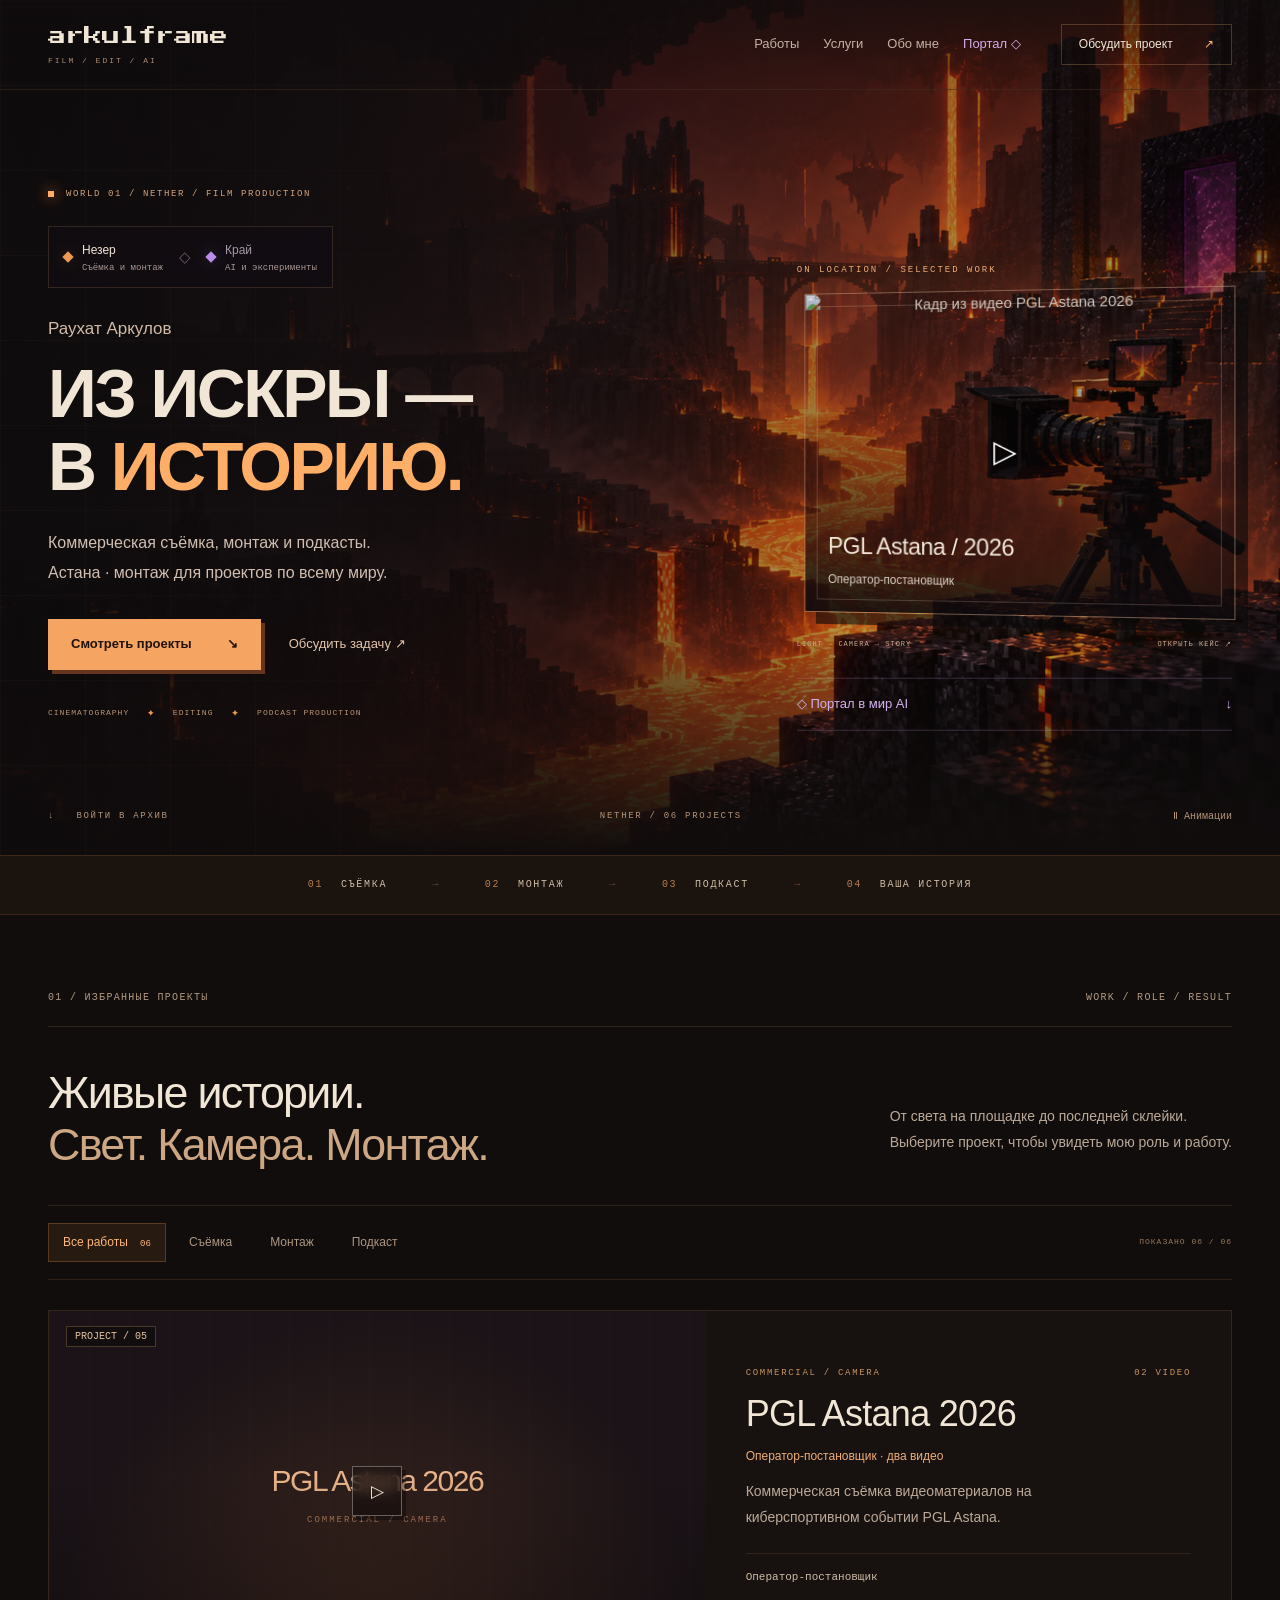
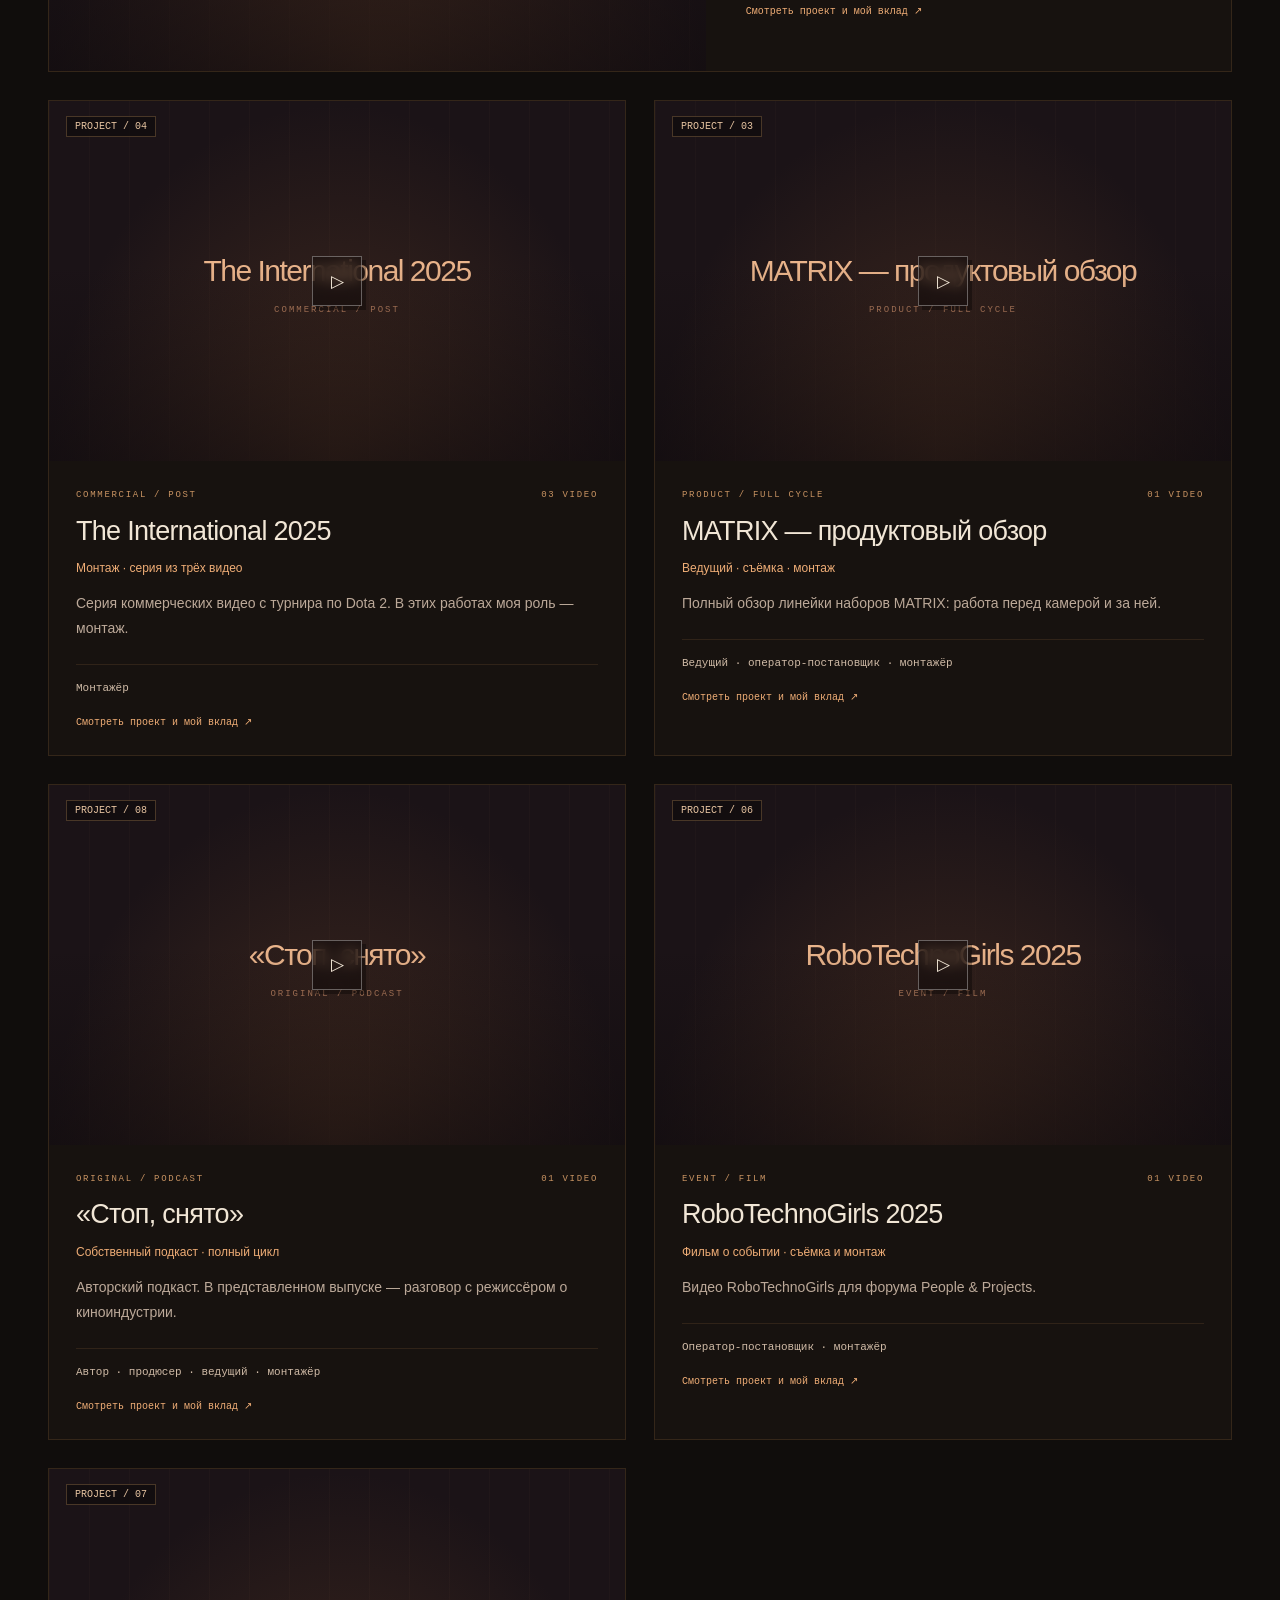
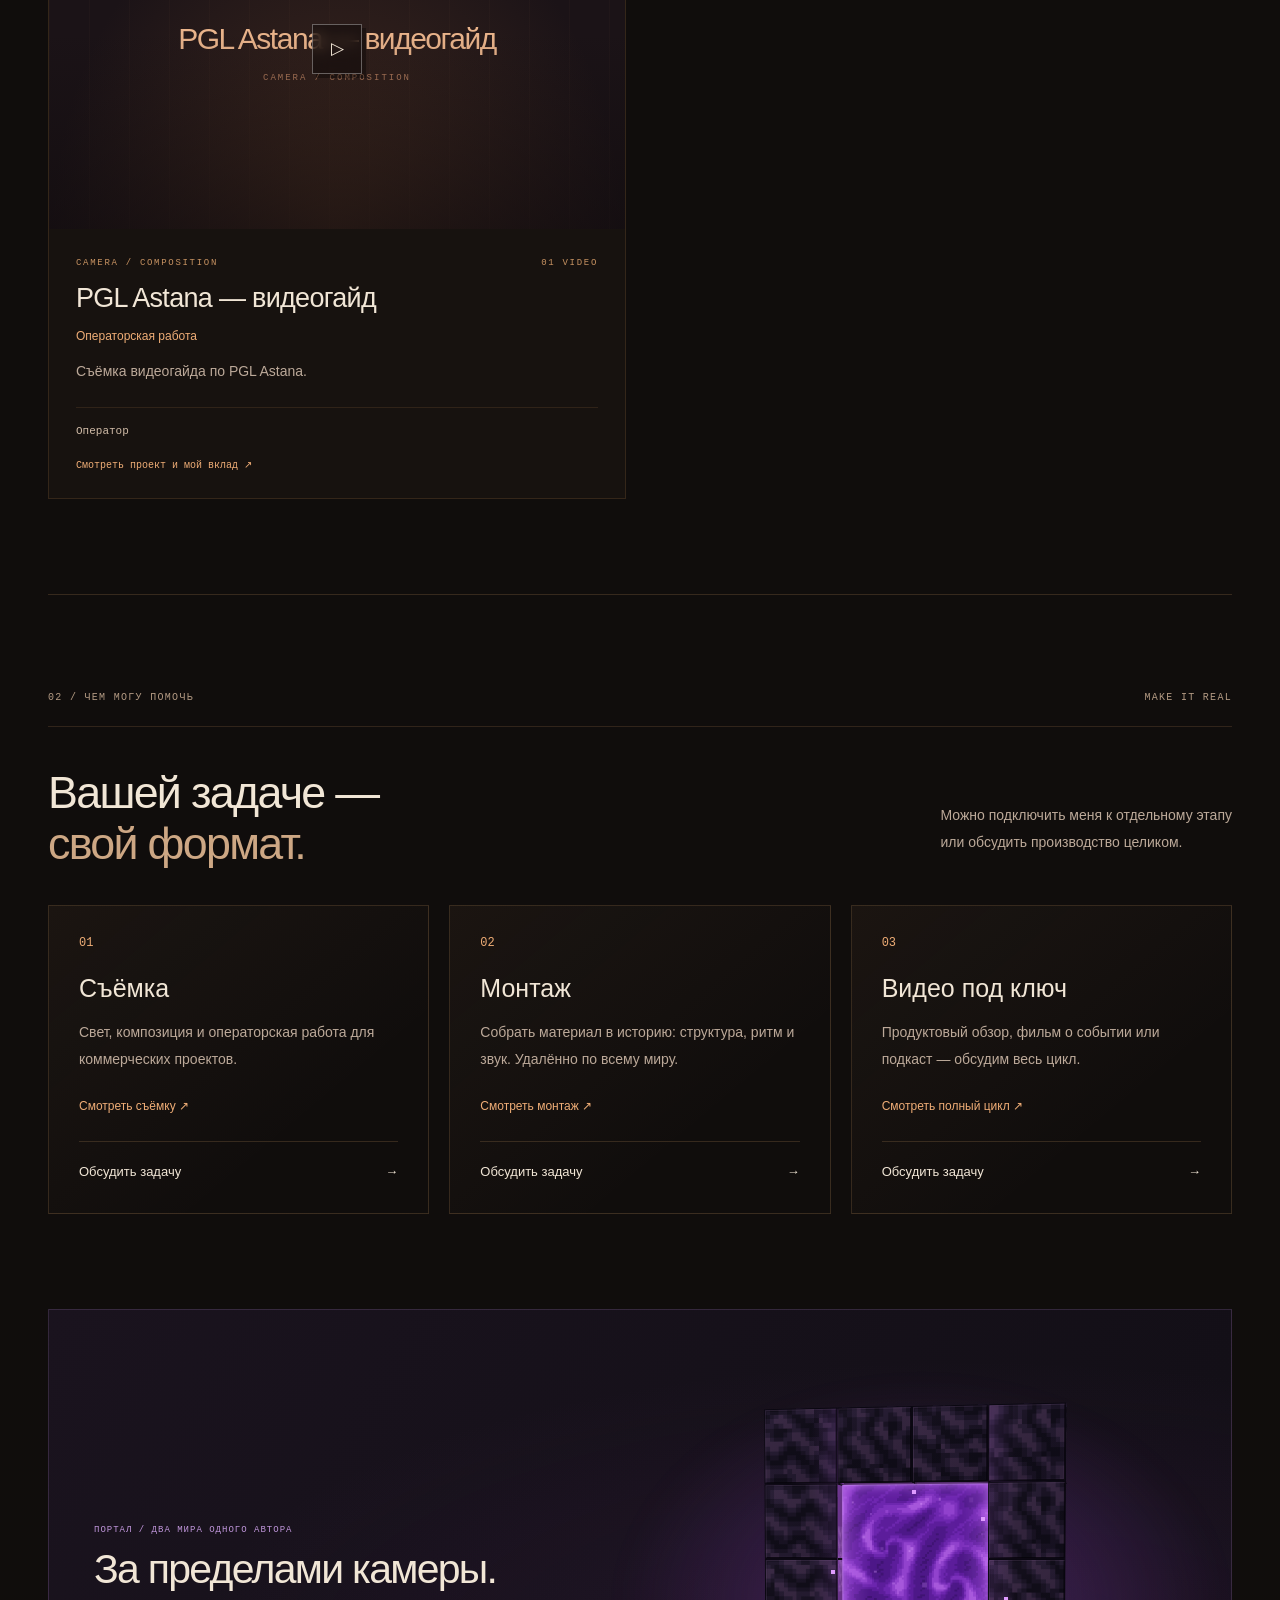
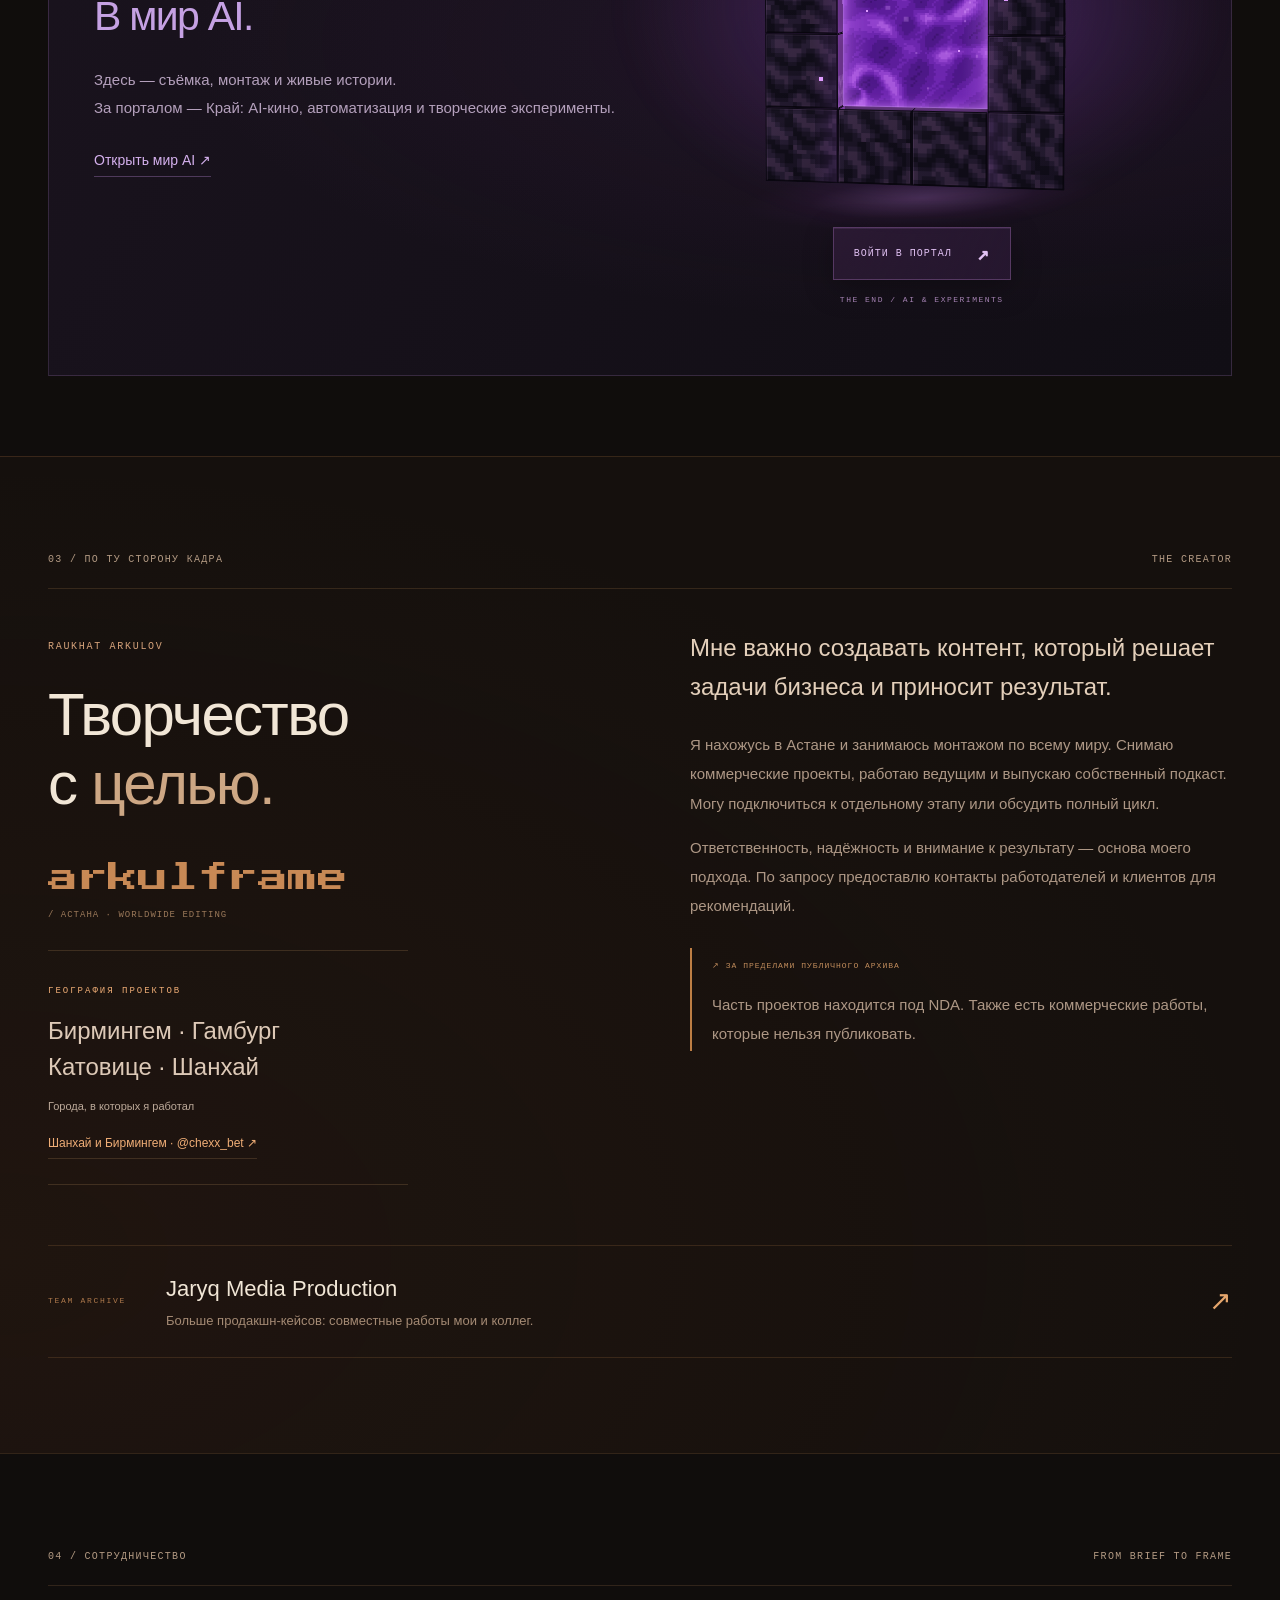
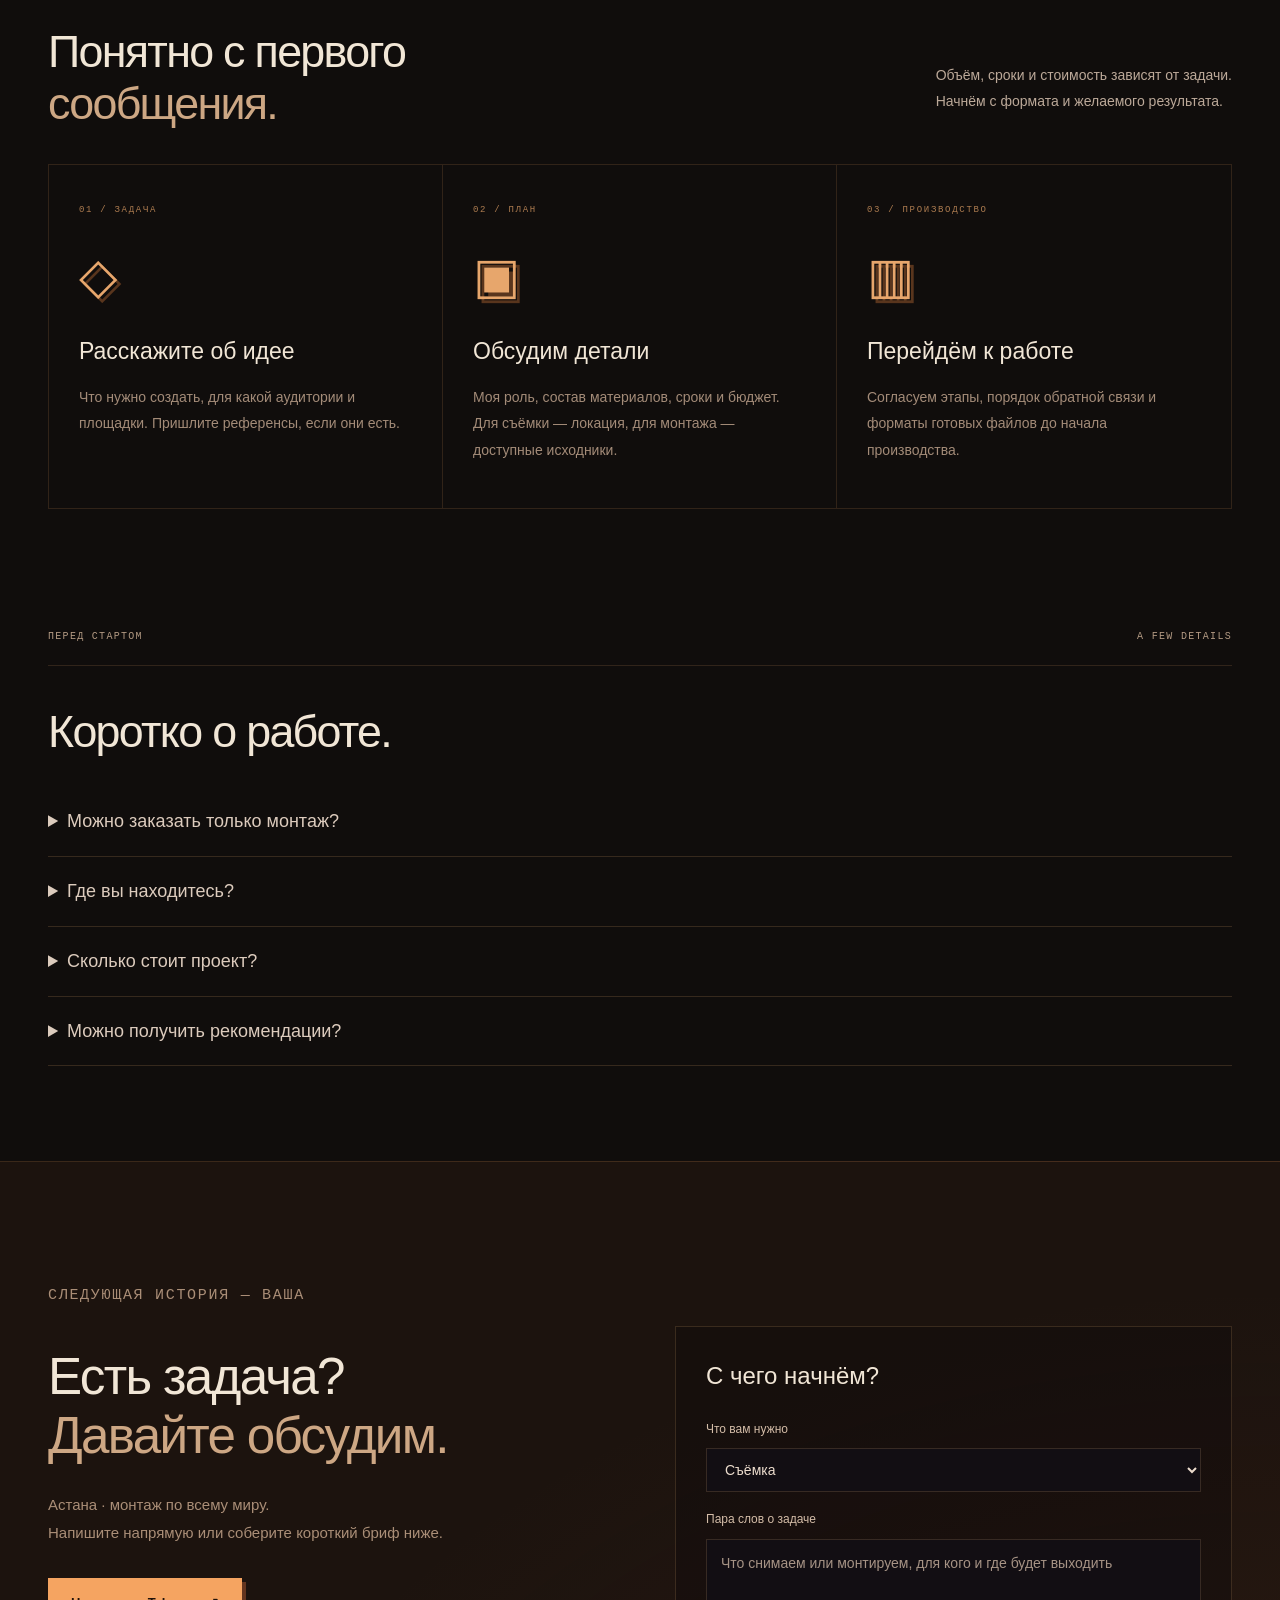
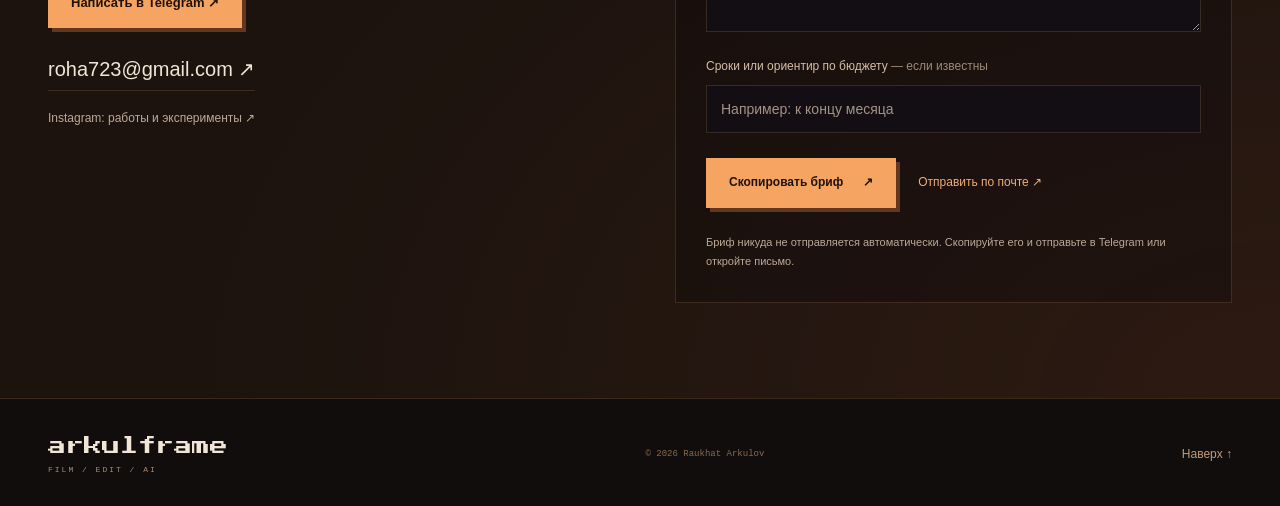
==== commit 4d7d39fe: "Refresh cached brand styles" ====
--- a/index.html
+++ b/index.html
@@ -1,5 +1,5 @@
 <!doctype html>
-<html lang="ru"><head><meta charset="utf-8"><meta name="referrer" content="strict-origin-when-cross-origin"><meta name="viewport" content="width=device-width,initial-scale=1"><meta name="theme-color" content="#100d0c"><title>Raukhat Arkulov — Film · Edit · AI</title><meta name="description" content="Портфолио Раухата Аркулова: операторская работа, коммерческий монтаж, AI-кино, подкасты и создание контента."><link rel="icon" href="assets/mark.svg"><link rel="stylesheet" href="portfolio.css"><script src="content.js" defer></script><script src="portfolio.js" defer></script><link rel="stylesheet" href="worlds.css"><link rel="stylesheet" href="portal-geometry.css"><script src="portal-surface.js" defer></script><script src="world-travel.js" defer></script><link rel="stylesheet" href="studio.css"><script defer src="studio.js"></script><meta property="og:type" content="website"><meta property="og:title" content="Раухат Аркулов — Съёмка, монтаж и продакшн"><meta property="og:description" content="Астана. Монтаж по всему миру. Реальные проекты, моя роль и готовые работы."></head>
+<html lang="ru"><head><meta charset="utf-8"><meta name="referrer" content="strict-origin-when-cross-origin"><meta name="viewport" content="width=device-width,initial-scale=1"><meta name="theme-color" content="#100d0c"><title>Raukhat Arkulov — Film · Edit · AI</title><meta name="description" content="Портфолио Раухата Аркулова: операторская работа, коммерческий монтаж, AI-кино, подкасты и создание контента."><link rel="icon" href="assets/mark.svg"><link rel="stylesheet" href="portfolio.css?v=arkulframe-camera"><script src="content.js" defer></script><script src="portfolio.js" defer></script><link rel="stylesheet" href="worlds.css"><link rel="stylesheet" href="portal-geometry.css"><script src="portal-surface.js" defer></script><script src="world-travel.js" defer></script><link rel="stylesheet" href="studio.css?v=arkulframe-camera"><script defer src="studio.js"></script><meta property="og:type" content="website"><meta property="og:title" content="Раухат Аркулов — Съёмка, монтаж и продакшн"><meta property="og:description" content="Астана. Монтаж по всему миру. Реальные проекты, моя роль и готовые работы."></head>
 <body data-world="nether"><a class="skip" href="#work">Перейти к работам</a><div class="progress" aria-hidden="true"></div>
 <header><a class="brand" href="#home"><span class="brand-wordmark">arkulframe<small>FILM / EDIT / AI</small></span></a><nav aria-label="Навигация"><a href="#work">Работы</a><a href="#services">Услуги</a><a href="#about">Обо мне</a><a href="#portal" class="world-nav">Портал ◇</a></nav><a class="contact-top" href="#contact">Обсудить проект <span>↗</span></a></header>
 <main><section class="hero" id="home"><div class="hero-art" aria-hidden="true"></div><div class="hero-grid" aria-hidden="true"></div><div class="wrap hero-content"><p class="eyebrow"><i></i> WORLD 01 / NETHER / FILM PRODUCTION</p><div class="world-switch" aria-label="Выбор мира"><a href="index.html" aria-current="page"><i class="world-dot nether-dot"></i><span>Незер<small>Съёмка и монтаж</small></span></a><span class="world-divider">◇</span><a href="end.html"><i class="world-dot end-dot"></i><span>Край<small>AI и эксперименты</small></span></a></div><p class="intro-name">Раухат Аркулов</p><h1>ИЗ ИСКРЫ —<br>В <span>ИСТОРИЮ.</span></h1><p class="hero-copy">Коммерческая съёмка, монтаж и подкасты.<br>Астана · монтаж для проектов по всему миру.</p><div class="actions"><a class="button" href="#work">Смотреть проекты <span>↘</span></a><a class="text-button" href="#contact">Обсудить задачу ↗</a></div><div class="hero-tags">CINEMATOGRAPHY <b>✦</b> EDITING <b>✦</b> PODCAST PRODUCTION</div></div><div class="hero-feature"><span class="feature-caption">ON LOCATION / SELECTED WORK</span><button data-project="4" class="feature-screen" aria-label="Открыть PGL Astana 2026"><img src="https://i.ytimg.com/vi/rb7Ws7q7_w4/hq1.jpg" alt="Кадр из видео PGL Astana 2026"><span class="screen-corners" aria-hidden="true"></span><span class="screen-play">▷</span><span class="screen-label"><strong>PGL Astana / 2026</strong><small>Оператор-постановщик</small></span></button><div class="feature-foot"><span>LIGHT → CAMERA → STORY</span><span>ОТКРЫТЬ КЕЙС ↗</span></div><a class="hero-portal-link" href="#portal">◇ Портал в мир AI <span>↓</span></a></div><div class="frame-label"><span>WORLD 01 / NETHER</span><strong>КАЖДАЯ ИСТОРИЯ<br>НАЧИНАЕТСЯ С ИСКРЫ.</strong></div><div class="hero-bottom wrap"><a href="#work">↓ &nbsp; ВОЙТИ В АРХИВ</a><span>NETHER / 06 PROJECTS</span><button id="motion" aria-pressed="false">Ⅱ Анимации</button></div></section>
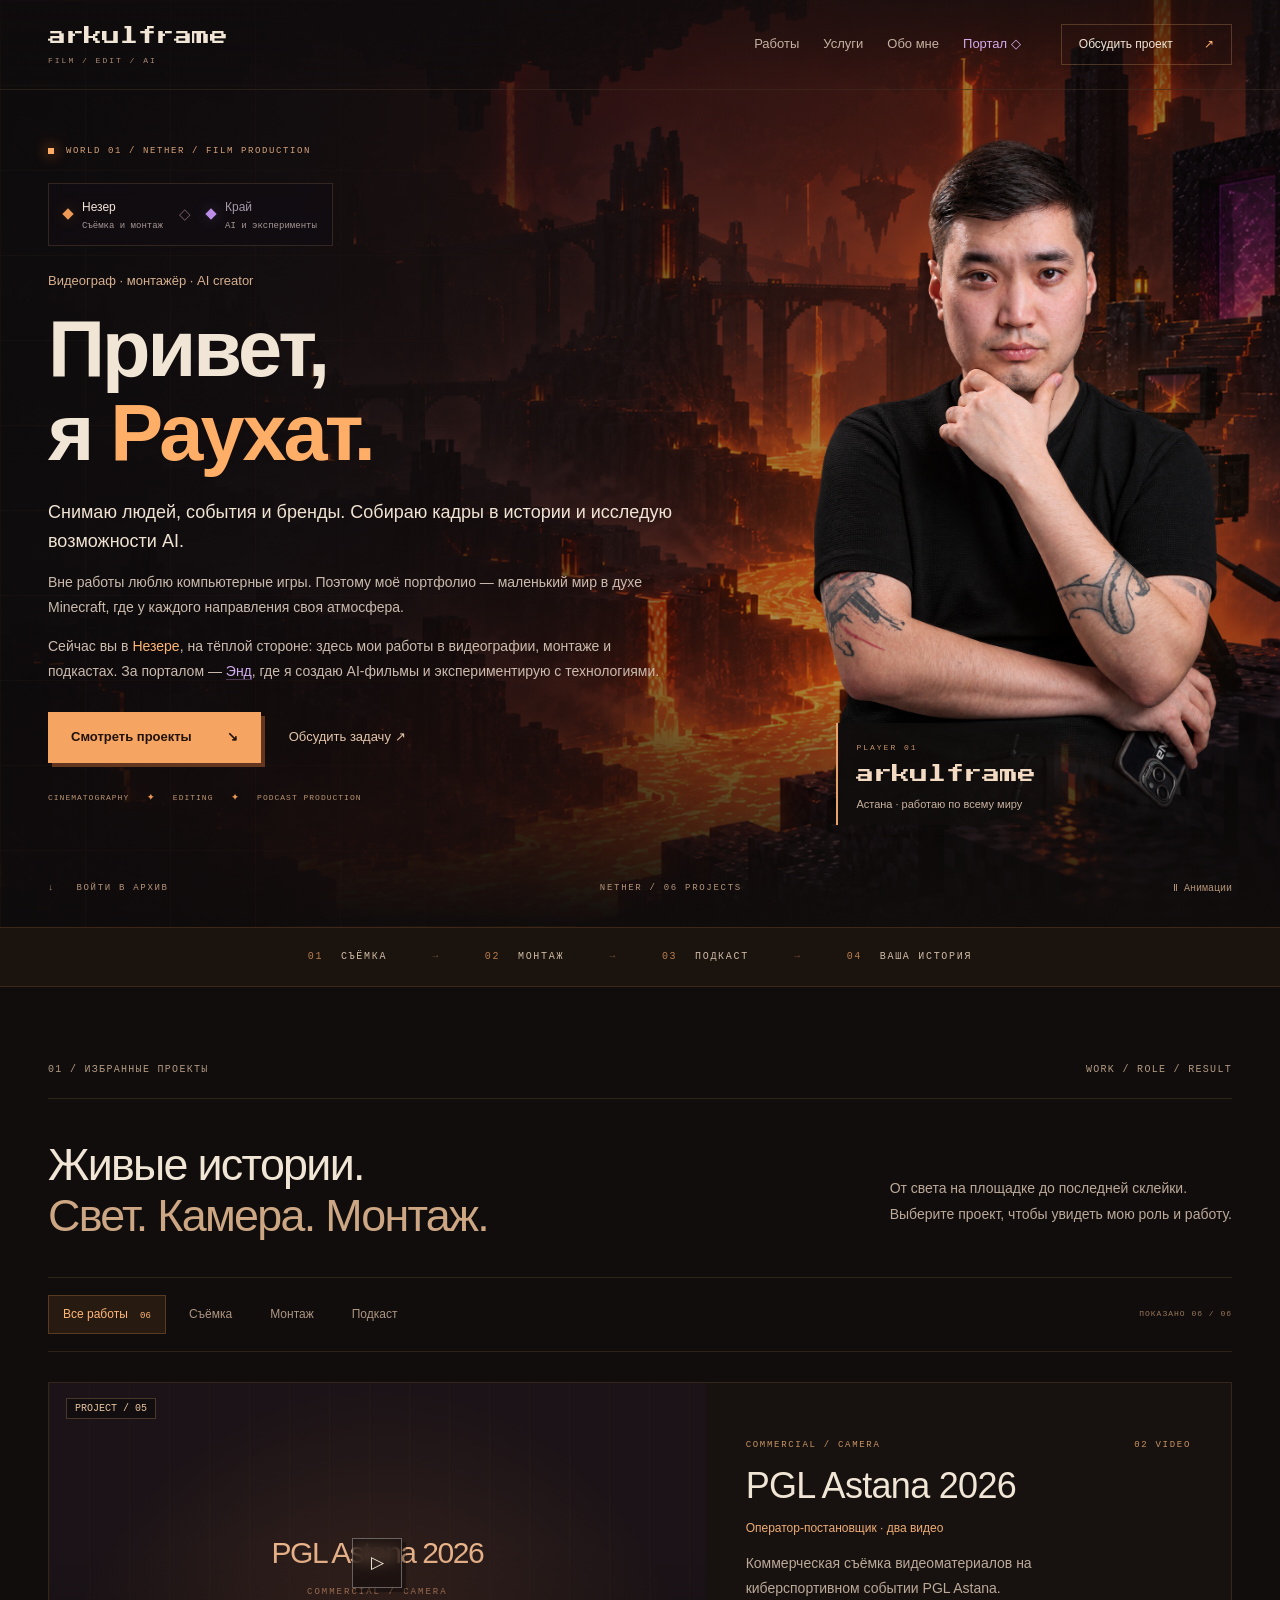
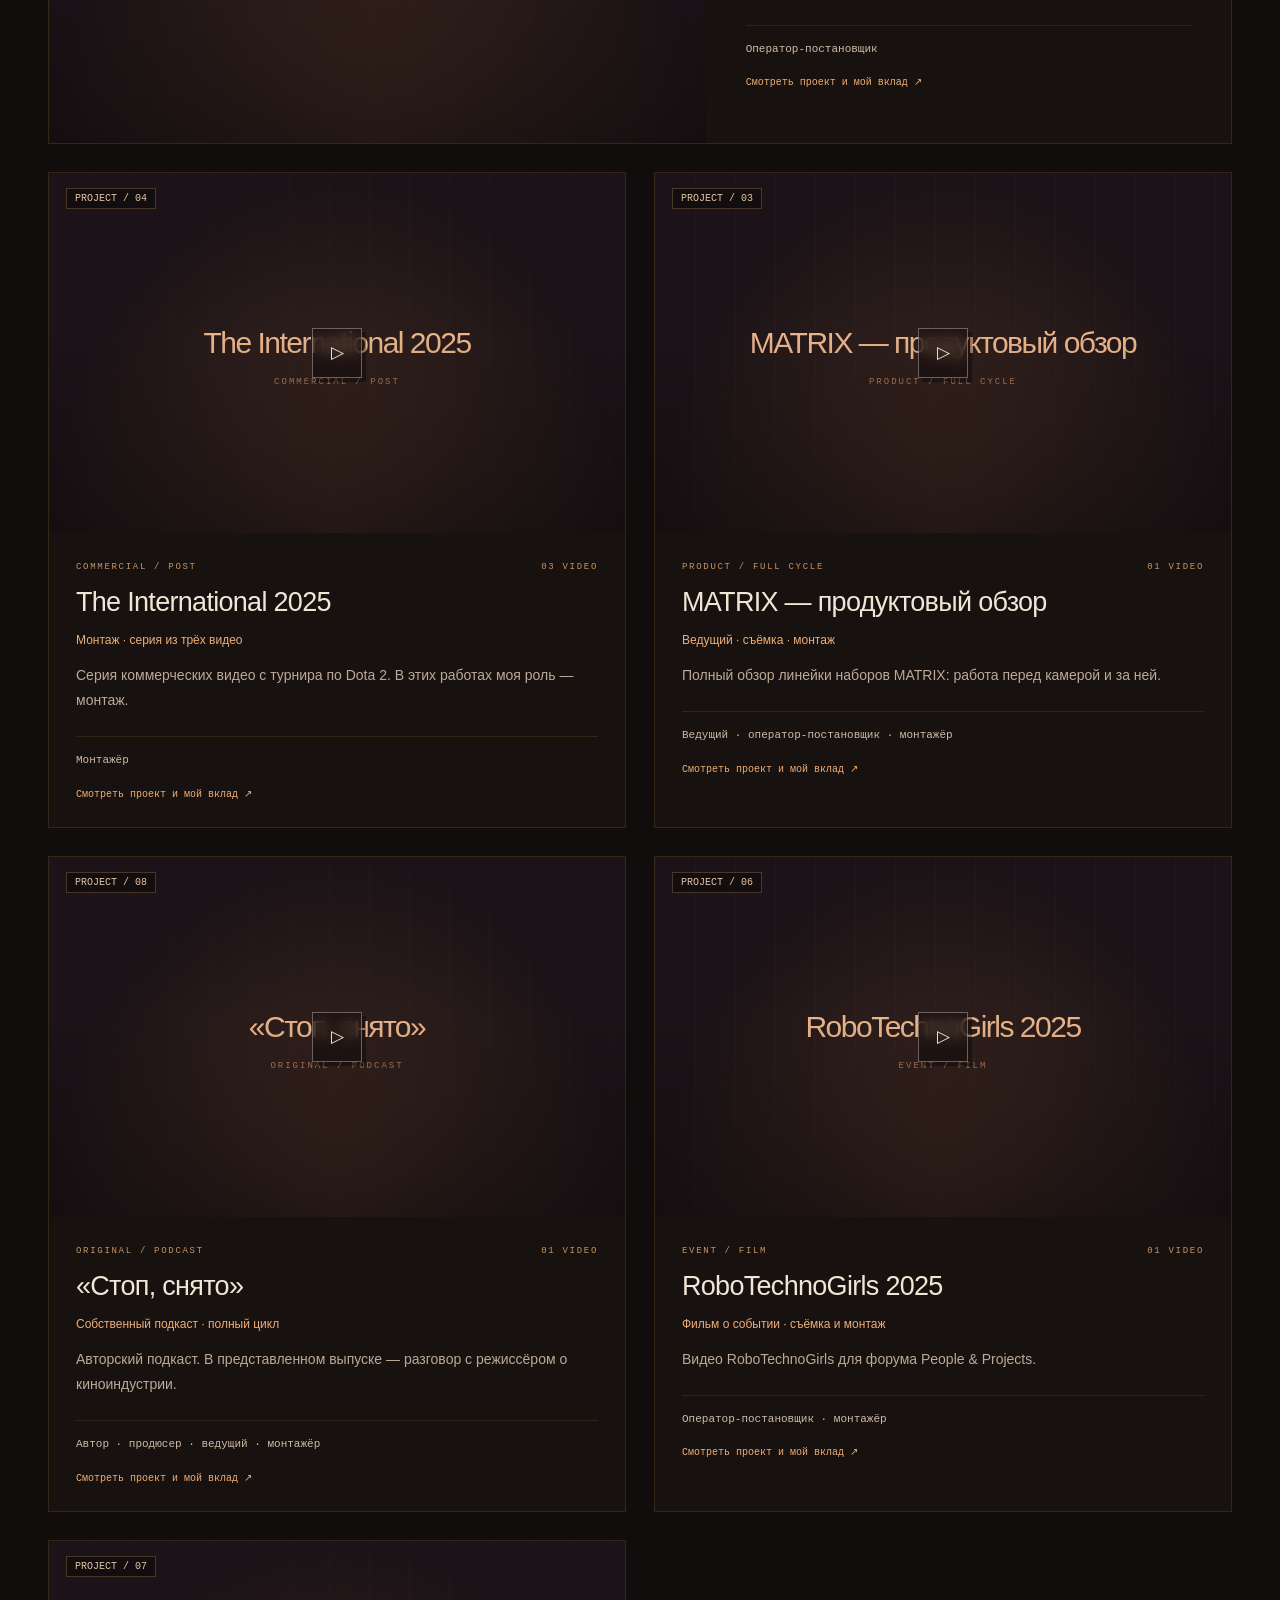
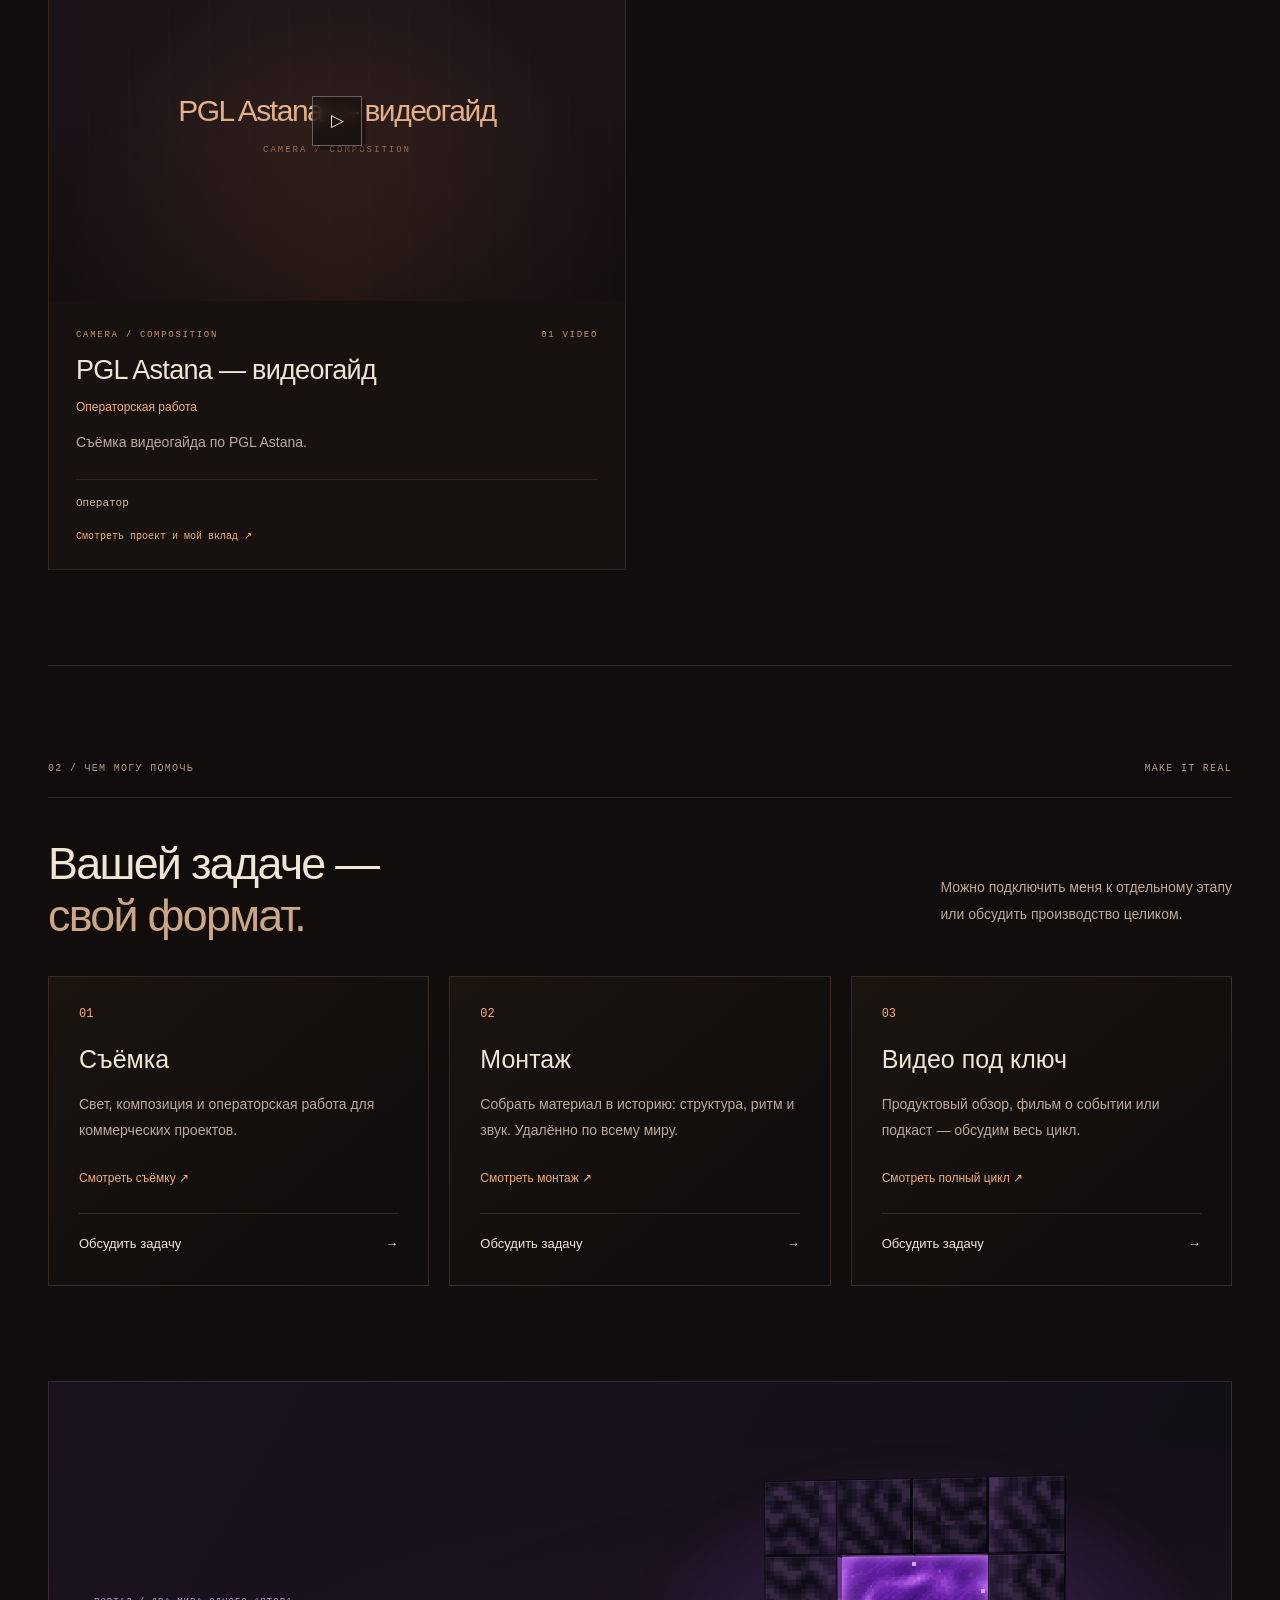
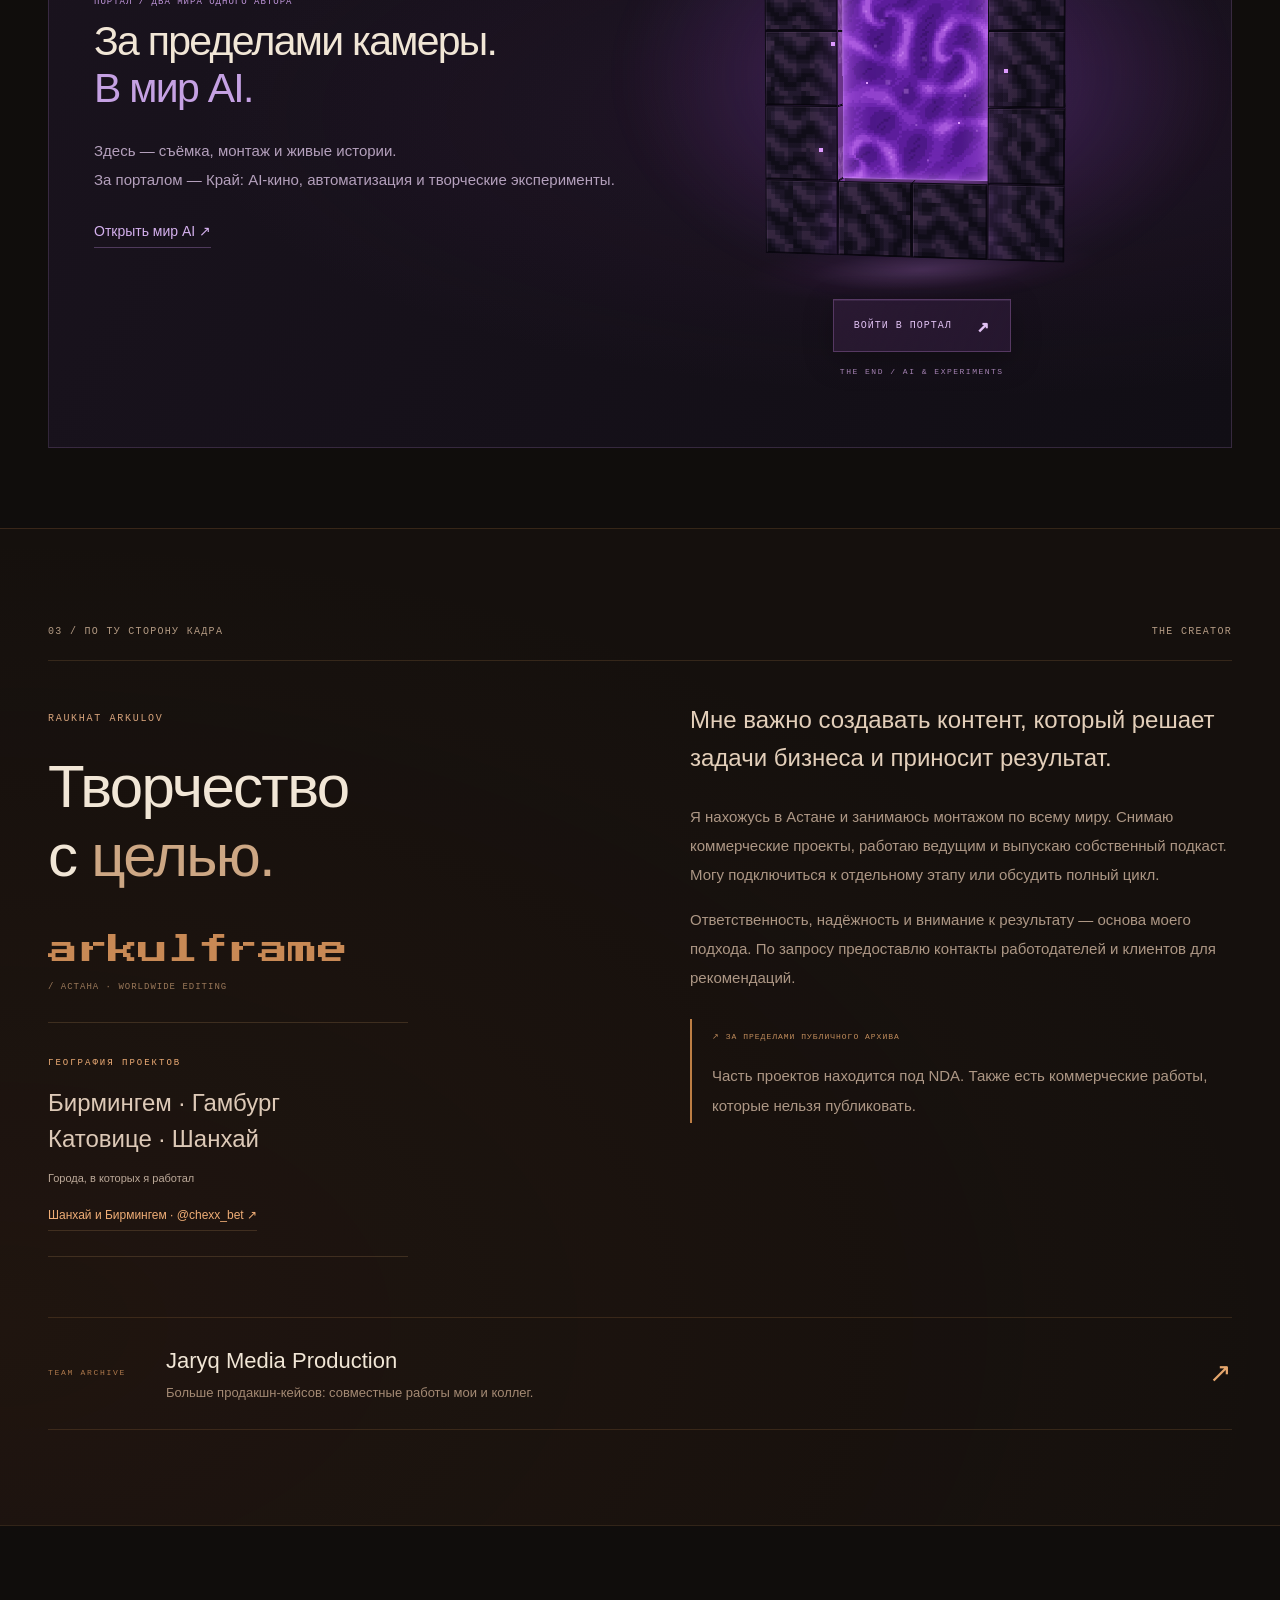
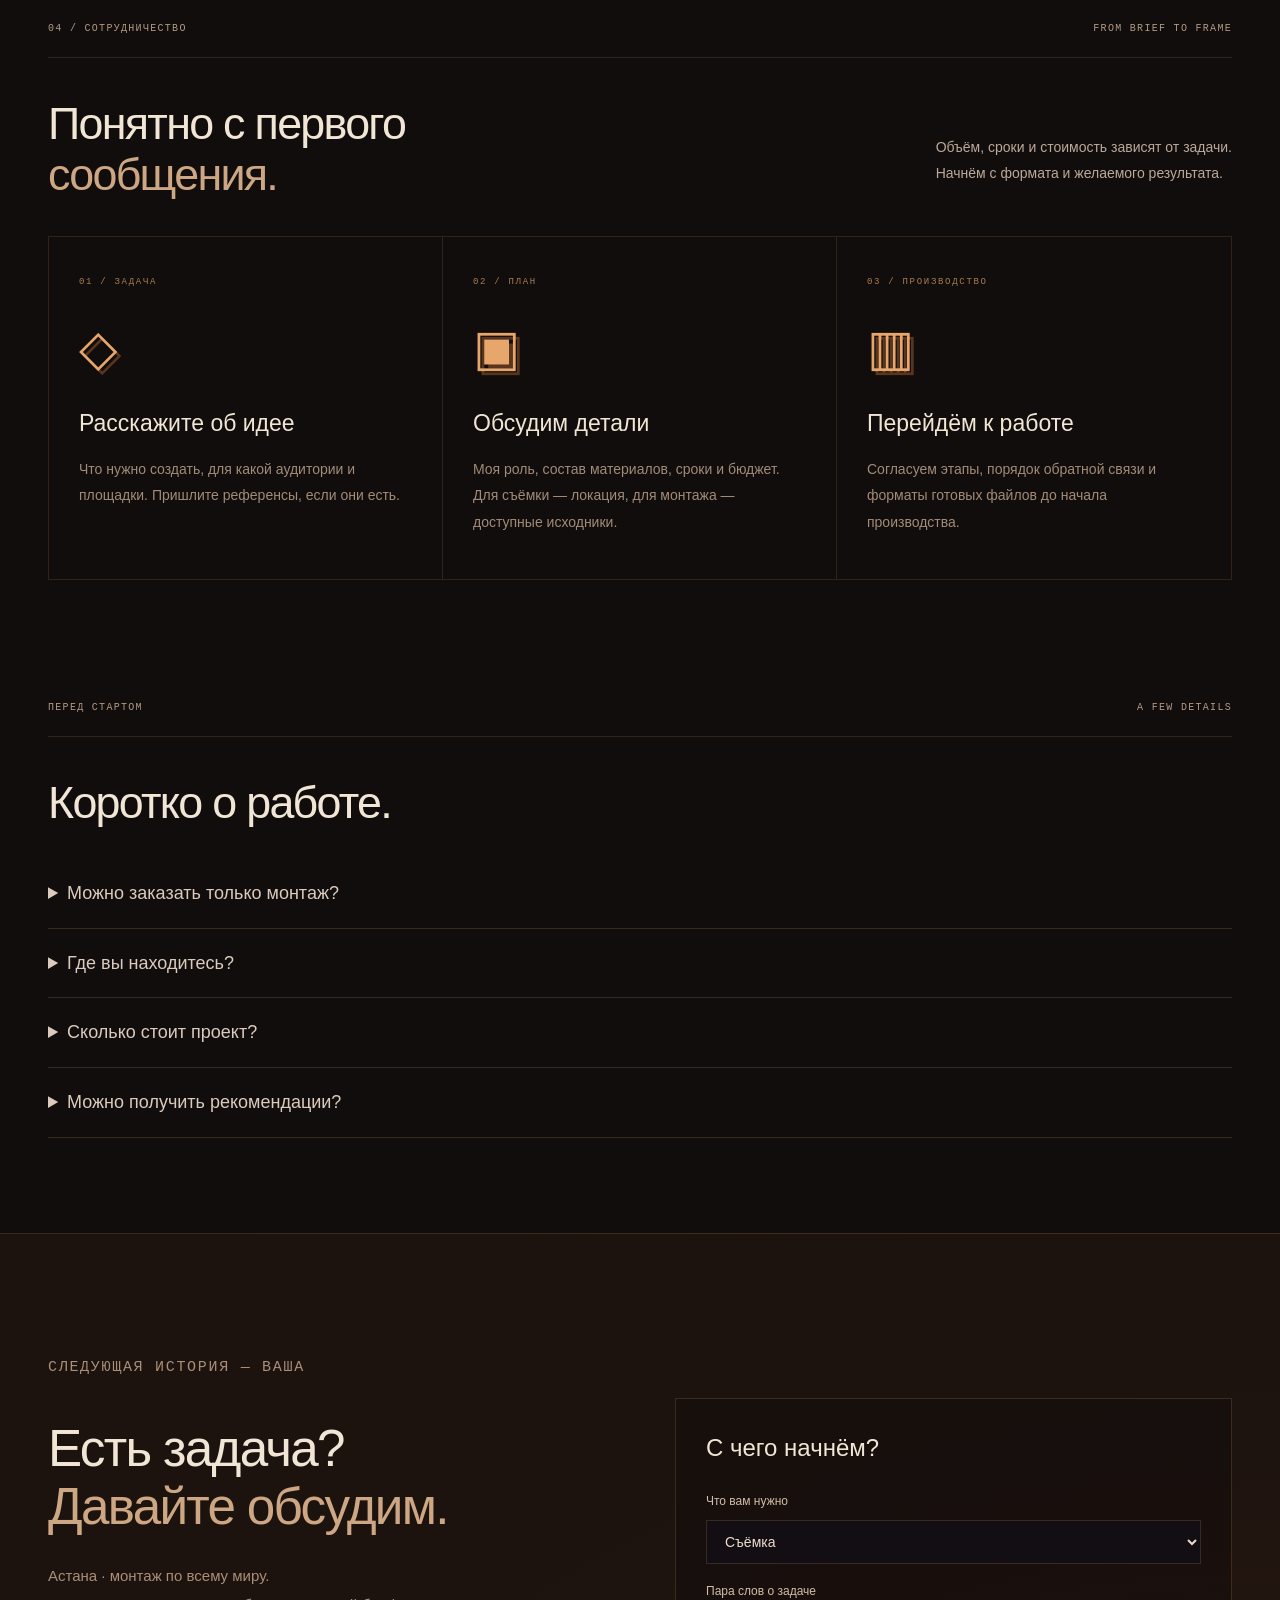
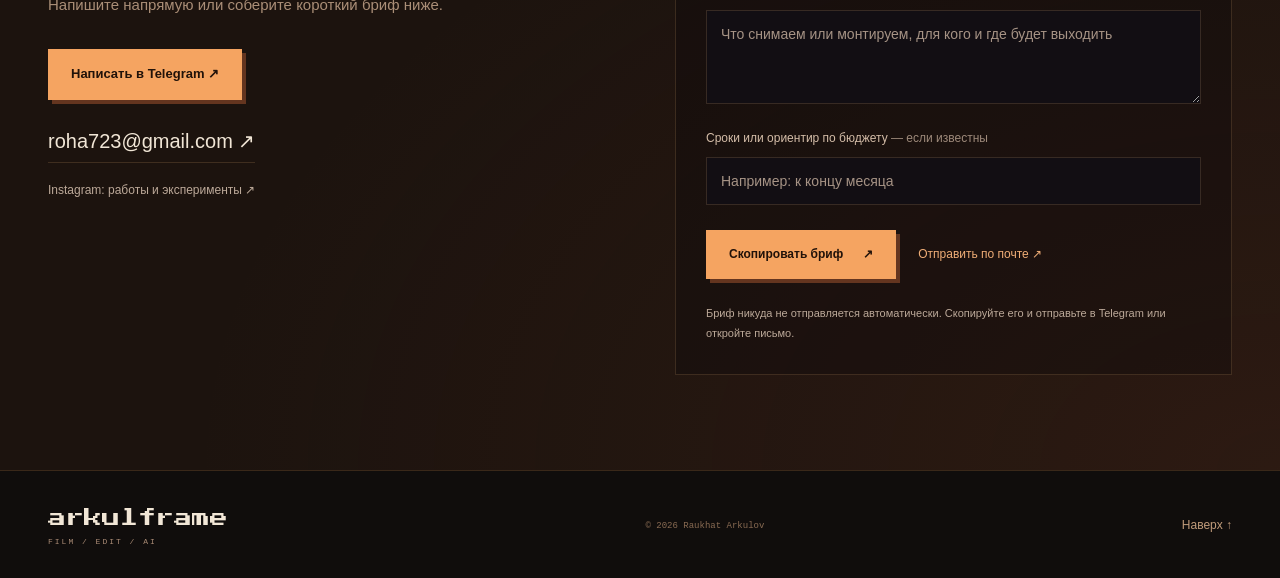
==== commit 973ae3dc: "Introduce Raukhat with portrait and personal story" ====
--- a/index.html
+++ b/index.html
@@ -1,8 +1,8 @@
 <!doctype html>
-<html lang="ru"><head><meta charset="utf-8"><meta name="referrer" content="strict-origin-when-cross-origin"><meta name="viewport" content="width=device-width,initial-scale=1"><meta name="theme-color" content="#100d0c"><title>Raukhat Arkulov — Film · Edit · AI</title><meta name="description" content="Портфолио Раухата Аркулова: операторская работа, коммерческий монтаж, AI-кино, подкасты и создание контента."><link rel="icon" href="assets/mark.svg"><link rel="stylesheet" href="portfolio.css?v=arkulframe-camera"><script src="content.js" defer></script><script src="portfolio.js" defer></script><link rel="stylesheet" href="worlds.css"><link rel="stylesheet" href="portal-geometry.css"><script src="portal-surface.js" defer></script><script src="world-travel.js" defer></script><link rel="stylesheet" href="studio.css?v=arkulframe-camera"><script defer src="studio.js"></script><meta property="og:type" content="website"><meta property="og:title" content="Раухат Аркулов — Съёмка, монтаж и продакшн"><meta property="og:description" content="Астана. Монтаж по всему миру. Реальные проекты, моя роль и готовые работы."></head>
+<html lang="ru"><head><meta charset="utf-8"><meta name="referrer" content="strict-origin-when-cross-origin"><meta name="viewport" content="width=device-width,initial-scale=1"><meta name="theme-color" content="#100d0c"><title>Raukhat Arkulov — Film · Edit · AI</title><meta name="description" content="Портфолио Раухата Аркулова: операторская работа, коммерческий монтаж, AI-кино, подкасты и создание контента."><link rel="icon" href="assets/mark.svg"><link rel="stylesheet" href="portfolio.css?v=arkulframe-camera"><script src="content.js" defer></script><script src="portfolio.js" defer></script><link rel="stylesheet" href="worlds.css"><link rel="stylesheet" href="portal-geometry.css"><script src="portal-surface.js" defer></script><script src="world-travel.js" defer></script><link rel="stylesheet" href="studio.css?v=personal-intro"><script defer src="studio.js"></script><meta property="og:type" content="website"><meta property="og:title" content="Раухат Аркулов — Съёмка, монтаж и продакшн"><meta property="og:description" content="Астана. Монтаж по всему миру. Реальные проекты, моя роль и готовые работы."></head>
 <body data-world="nether"><a class="skip" href="#work">Перейти к работам</a><div class="progress" aria-hidden="true"></div>
 <header><a class="brand" href="#home"><span class="brand-wordmark">arkulframe<small>FILM / EDIT / AI</small></span></a><nav aria-label="Навигация"><a href="#work">Работы</a><a href="#services">Услуги</a><a href="#about">Обо мне</a><a href="#portal" class="world-nav">Портал ◇</a></nav><a class="contact-top" href="#contact">Обсудить проект <span>↗</span></a></header>
-<main><section class="hero" id="home"><div class="hero-art" aria-hidden="true"></div><div class="hero-grid" aria-hidden="true"></div><div class="wrap hero-content"><p class="eyebrow"><i></i> WORLD 01 / NETHER / FILM PRODUCTION</p><div class="world-switch" aria-label="Выбор мира"><a href="index.html" aria-current="page"><i class="world-dot nether-dot"></i><span>Незер<small>Съёмка и монтаж</small></span></a><span class="world-divider">◇</span><a href="end.html"><i class="world-dot end-dot"></i><span>Край<small>AI и эксперименты</small></span></a></div><p class="intro-name">Раухат Аркулов</p><h1>ИЗ ИСКРЫ —<br>В <span>ИСТОРИЮ.</span></h1><p class="hero-copy">Коммерческая съёмка, монтаж и подкасты.<br>Астана · монтаж для проектов по всему миру.</p><div class="actions"><a class="button" href="#work">Смотреть проекты <span>↘</span></a><a class="text-button" href="#contact">Обсудить задачу ↗</a></div><div class="hero-tags">CINEMATOGRAPHY <b>✦</b> EDITING <b>✦</b> PODCAST PRODUCTION</div></div><div class="hero-feature"><span class="feature-caption">ON LOCATION / SELECTED WORK</span><button data-project="4" class="feature-screen" aria-label="Открыть PGL Astana 2026"><img src="https://i.ytimg.com/vi/rb7Ws7q7_w4/hq1.jpg" alt="Кадр из видео PGL Astana 2026"><span class="screen-corners" aria-hidden="true"></span><span class="screen-play">▷</span><span class="screen-label"><strong>PGL Astana / 2026</strong><small>Оператор-постановщик</small></span></button><div class="feature-foot"><span>LIGHT → CAMERA → STORY</span><span>ОТКРЫТЬ КЕЙС ↗</span></div><a class="hero-portal-link" href="#portal">◇ Портал в мир AI <span>↓</span></a></div><div class="frame-label"><span>WORLD 01 / NETHER</span><strong>КАЖДАЯ ИСТОРИЯ<br>НАЧИНАЕТСЯ С ИСКРЫ.</strong></div><div class="hero-bottom wrap"><a href="#work">↓ &nbsp; ВОЙТИ В АРХИВ</a><span>NETHER / 06 PROJECTS</span><button id="motion" aria-pressed="false">Ⅱ Анимации</button></div></section>
+<main><section class="hero personal-hero" id="home"><div class="hero-art" aria-hidden="true"></div><div class="hero-grid" aria-hidden="true"></div><div class="wrap hero-content"><p class="eyebrow"><i></i> WORLD 01 / NETHER / FILM PRODUCTION</p><div class="world-switch" aria-label="Выбор мира"><a href="index.html" aria-current="page"><i class="world-dot nether-dot"></i><span>Незер<small>Съёмка и монтаж</small></span></a><span class="world-divider">◇</span><a href="end.html"><i class="world-dot end-dot"></i><span>Край<small>AI и эксперименты</small></span></a></div><p class="intro-name">Видеограф · монтажёр · AI creator</p><h1>Привет,<br>я <span>Раухат.</span></h1><div class="welcome-copy"><p class="welcome-lead">Снимаю людей, события и бренды. Собираю кадры в истории и исследую возможности AI.</p><p>Вне работы люблю компьютерные игры. Поэтому моё портфолио — маленький мир в духе Minecraft, где у каждого направления своя атмосфера.</p><p>Сейчас вы в <strong>Незере</strong>, на тёплой стороне: здесь мои работы в видеографии, монтаже и подкастах. За порталом — <a href="end.html">Энд</a>, где я создаю AI-фильмы и экспериментирую с технологиями.</p></div><div class="actions"><a class="button" href="#work">Смотреть проекты <span>↘</span></a><a class="text-button" href="#contact">Обсудить задачу ↗</a></div><div class="hero-tags">CINEMATOGRAPHY <b>✦</b> EDITING <b>✦</b> PODCAST PRODUCTION</div></div><figure class="hero-portrait"><div class="portrait-glow" aria-hidden="true"></div><img src="raukhat-cutout.png" alt="Раухат Аркулов — видеограф и AI creator" width="940" height="1672" fetchpriority="high"><figcaption><span>PLAYER 01</span><strong>arkulframe</strong><small>Астана · работаю по всему миру</small></figcaption></figure><div class="frame-label"><span>WORLD 01 / NETHER</span><strong>ДВА МИРА.<br>ОДИН АВТОР.</strong></div><div class="hero-bottom wrap"><a href="#work">↓ &nbsp; ВОЙТИ В АРХИВ</a><span>NETHER / 06 PROJECTS</span><button id="motion" aria-pressed="false">Ⅱ Анимации</button></div></section>
 <div class="chapter-strip"><span>01 <b>СЪЁМКА</b></span><i>→</i><span>02 <b>МОНТАЖ</b></span><i>→</i><span>03 <b>ПОДКАСТ</b></span><i>→</i><span>04 <b>ВАША ИСТОРИЯ</b></span></div>
 <section class="wrap section" id="work"><div class="section-label"><span>01 / ИЗБРАННЫЕ ПРОЕКТЫ</span><span>WORK / ROLE / RESULT</span></div><div class="section-heading"><h2>Живые истории.<br><em>Свет. Камера. Монтаж.</em></h2><p>От света на площадке до последней склейки.<br>Выберите проект, чтобы увидеть мою роль и работу.</p></div><div class="filter-row"><div class="filters" role="group" aria-label="Фильтр работ"><button data-filter="all" aria-pressed="true">Все работы <small>06</small></button><button data-filter="production" aria-pressed="false">Съёмка</button><button data-filter="editing" aria-pressed="false">Монтаж</button><button data-filter="podcast" aria-pressed="false">Подкаст</button></div><span id="count" role="status" aria-live="polite">06 ПРОЕКТОВ</span></div><div id="projects" class="projects"></div><noscript>Для просмотра каталога включите JavaScript или <a href="https://docs.google.com/document/d/1Czc_ScUJuva1eYbrUq3wrLxynS0G22klMunDzmXg7bI/edit">откройте портфолио в документе</a>.</noscript></section>
 <section id="services" class="section wrap services"><div class="section-label"><span>02 / ЧЕМ МОГУ ПОМОЧЬ</span><span>MAKE IT REAL</span></div><div class="section-heading"><h2>Вашей задаче —<br><em>свой формат.</em></h2><p>Можно подключить меня к отдельному этапу<br>или обсудить производство целиком.</p></div><div class="service-grid"><article><span class="service-number">01</span><h3>Съёмка</h3><p>Свет, композиция и операторская работа для коммерческих проектов.</p><button class="case-link" data-project="4">Смотреть съёмку ↗</button><button class="service-request" data-inquiry="Съёмка">Обсудить задачу <span>→</span></button></article><article><span class="service-number">02</span><h3>Монтаж</h3><p>Собрать материал в историю: структура, ритм и звук. Удалённо по всему миру.</p><button class="case-link" data-project="3">Смотреть монтаж ↗</button><button class="service-request" data-inquiry="Монтаж">Обсудить задачу <span>→</span></button></article><article><span class="service-number">03</span><h3>Видео под ключ</h3><p>Продуктовый обзор, фильм о событии или подкаст — обсудим весь цикл.</p><button class="case-link" data-project="2">Смотреть полный цикл ↗</button><button class="service-request" data-inquiry="Видео под ключ">Обсудить задачу <span>→</span></button></article></div></section><section id="portal" class="portal-section wrap"><div class="portal-copy"><p class="eyebrow">ПОРТАЛ / ДВА МИРА ОДНОГО АВТОРА</p><h2>За пределами камеры.<br><em>В мир AI.</em></h2><p>Здесь — съёмка, монтаж и живые истории.<br>За порталом — Край: AI-кино, автоматизация и творческие эксперименты.</p><a class="quiet-link" href="end.html">Открыть мир AI <span>↗</span></a></div><a class="world-portal" href="end.html" aria-label="Войти в Край — AI и эксперименты"><span class="portal-aura" aria-hidden="true"></span><span class="portal-structure" aria-hidden="true"><span class="mc-frame"><span class="mc-surface"><canvas class="mc-portal-canvas" width="48" height="72"></canvas></span><span class="mc-block edge-left" style="--bx:0;--by:0;--tx:0%;--ty:100%"><i class="block-front"></i><i class="block-right"></i><i class="block-top"></i></span><span class="mc-block edge-horizontal" style="--bx:1;--by:0;--tx:33.333333333333336%;--ty:0%"><i class="block-front"></i><i class="block-right"></i><i class="block-top"></i></span><span class="mc-block edge-horizontal" style="--bx:2;--by:0;--tx:66.66666666666667%;--ty:0%"><i class="block-front"></i><i class="block-right"></i><i class="block-top"></i></span><span class="mc-block edge-right" style="--bx:3;--by:0;--tx:100%;--ty:100%"><i class="block-front"></i><i class="block-right"></i><i class="block-top"></i></span><span class="mc-block edge-left" style="--bx:0;--by:1;--tx:0%;--ty:0%"><i class="block-front"></i><i class="block-right"></i><i class="block-top"></i></span><span class="mc-block edge-right" style="--bx:3;--by:1;--tx:33.333333333333336%;--ty:0%"><i class="block-front"></i><i class="block-right"></i><i class="block-top"></i></span><span class="mc-block edge-left" style="--bx:0;--by:2;--tx:66.66666666666667%;--ty:100%"><i class="block-front"></i><i class="block-right"></i><i class="block-top"></i></span><span class="mc-block edge-right" style="--bx:3;--by:2;--tx:100%;--ty:0%"><i class="block-front"></i><i class="block-right"></i><i class="block-top"></i></span><span class="mc-block edge-left" style="--bx:0;--by:3;--tx:0%;--ty:0%"><i class="block-front"></i><i class="block-right"></i><i class="block-top"></i></span><span class="mc-block edge-right" style="--bx:3;--by:3;--tx:33.333333333333336%;--ty:100%"><i class="block-front"></i><i class="block-right"></i><i class="block-top"></i></span><span class="mc-block edge-left" style="--bx:0;--by:4;--tx:66.66666666666667%;--ty:0%"><i class="block-front"></i><i class="block-right"></i><i class="block-top"></i></span><span class="mc-block edge-horizontal" style="--bx:1;--by:4;--tx:100%;--ty:0%"><i class="block-front"></i><i class="block-right"></i><i class="block-top"></i></span><span class="mc-block edge-horizontal" style="--bx:2;--by:4;--tx:0%;--ty:100%"><i class="block-front"></i><i class="block-right"></i><i class="block-top"></i></span><span class="mc-block edge-right" style="--bx:3;--by:4;--tx:33.333333333333336%;--ty:0%"><i class="block-front"></i><i class="block-right"></i><i class="block-top"></i></span></span><span class="portal-particles"><i></i><i></i><i></i><i></i><i></i><i></i><i></i></span></span><span class="portal-floor" aria-hidden="true"></span><span class="portal-enter">ВОЙТИ В ПОРТАЛ <b>↗</b></span><span class="portal-destination">THE END / AI & EXPERIMENTS</span></a></section><section class="about section" id="about"><div class="wrap"><div class="section-label"><span>03 / ПО ТУ СТОРОНУ КАДРА</span><span>THE CREATOR</span></div><div class="about-grid"><div><p class="eyebrow">RAUKHAT ARKULOV</p><h2>Творчество<br>с <em>целью.</em></h2><div class="signature">arkulframe<span> / АСТАНА · WORLDWIDE EDITING</span></div><div class="location-passport"><span>ГЕОГРАФИЯ ПРОЕКТОВ</span><p>Бирмингем · Гамбург<br>Катовице · Шанхай</p><small>Города, в которых я работал</small><a href="https://www.instagram.com/chexx_bet/" target="_blank" rel="noopener noreferrer">Шанхай и Бирмингем · @chexx_bet ↗</a></div></div><div class="about-copy"><p class="lead">Мне важно создавать контент, который решает задачи бизнеса и приносит результат.</p><p>Я нахожусь в Астане и занимаюсь монтажом по всему миру. Снимаю коммерческие проекты, работаю ведущим и выпускаю собственный подкаст. Могу подключиться к отдельному этапу или обсудить полный цикл.</p><p>Ответственность, надёжность и внимание к результату — основа моего подхода. По запросу предоставлю контакты работодателей и клиентов для рекомендаций.</p><div class="note"><span>↗ ЗА ПРЕДЕЛАМИ ПУБЛИЧНОГО АРХИВА</span><p>Часть проектов находится под NDA. Также есть коммерческие работы, которые нельзя публиковать.</p></div></div></div><a class="collective" href="https://jaryqmediaprod.tilda.ws/" target="_blank" rel="noopener noreferrer"><span>TEAM ARCHIVE</span><div><h3>Jaryq Media Production</h3><p>Больше продакшн-кейсов: совместные работы мои и коллег.</p></div><b>↗</b></a></div></section>
--- a/studio.css
+++ b/studio.css
@@ -5,3 +5,20 @@
 
 /* Brand wordmark */
 .brand-wordmark{font:18px Pixel,monospace;letter-spacing:0;text-transform:none;line-height:1.4}.brand-wordmark small{font:8px monospace;letter-spacing:2px}.signature{font-size:clamp(20px,3vw,30px);text-transform:none}@media(max-width:600px){.brand-wordmark{font-size:14px}.brand-wordmark small{font-size:7px;letter-spacing:1px}.signature{font-size:24px}}
+
+/* Personal welcome */
+.personal-hero{height:auto;min-height:920px;max-height:none;display:flex;align-items:center;padding:135px 0 120px}
+.personal-hero .hero-content{padding-top:0;position:relative;z-index:3;pointer-events:none}
+.personal-hero .hero-content a,.personal-hero .hero-content button{pointer-events:auto}
+.personal-hero h1{font-size:clamp(58px,6.2vw,88px);line-height:1.05;letter-spacing:-3px;text-transform:none;margin:16px 0 24px;max-width:58%}
+.personal-hero .intro-name{font-size:13px;color:#d6af8f;margin-top:25px}
+.welcome-copy{max-width:53%;font-size:14px;line-height:1.8;color:#cbbbae}
+.welcome-copy p{margin:0 0 14px}.welcome-copy .welcome-lead{font-size:18px;line-height:1.6;color:#f0e3d3}.welcome-copy strong{font-weight:normal;color:#ffb572}.welcome-copy a{color:#d0adf1;border-bottom:1px solid #a57ec766}
+.personal-hero .actions{margin-top:28px}.personal-hero .hero-tags{margin-top:26px}
+.hero-portrait{position:absolute;right:max(30px,calc((100vw - 1240px)/2));bottom:90px;width:39%;max-width:470px;margin:0;z-index:2}
+.hero-portrait img{display:block;width:100%;height:auto;max-height:720px;object-fit:contain;object-position:bottom;position:relative;mask-image:linear-gradient(#000 85%,transparent 100%)}
+.portrait-glow{position:absolute;inset:20% -15% 0;background:radial-gradient(ellipse,#e8842933,transparent 65%);pointer-events:none}
+.hero-portrait figcaption{position:absolute;bottom:12px;left:12%;border-left:2px solid #e7a36d;padding:10px 18px;background:linear-gradient(90deg,#100d0ce8,#100d0c88);line-height:1.6}
+.hero-portrait figcaption span{font:8px monospace;letter-spacing:2px;color:#c5926a}.hero-portrait figcaption strong{display:block;font:18px Pixel,monospace;color:#f3dac2;margin:8px 0}.hero-portrait figcaption small{font-size:11px;color:#c8b2a0}
+@media(max-width:900px){.personal-hero{display:block;padding:120px 0 90px;min-height:0}.personal-hero h1{max-width:100%;font-size:64px}.welcome-copy{max-width:100%}.hero-portrait{position:relative;right:auto;bottom:auto;width:65%;max-width:400px;margin:30px auto 0}.hero-portrait img{max-height:560px}.personal-hero .hero-content{padding-top:0}}
+@media(max-width:600px){.personal-hero{padding-top:110px}.personal-hero h1{font-size:57px;letter-spacing:-2px}.welcome-copy{font-size:14px;line-height:1.75}.welcome-copy .welcome-lead{font-size:17px}.personal-hero .intro-name{font-size:11px}.hero-portrait{width:88%;margin-top:22px}.hero-portrait img{max-height:510px}.hero-portrait figcaption{left:8%;bottom:5px}.personal-hero .actions{flex-wrap:wrap;gap:20px}}
